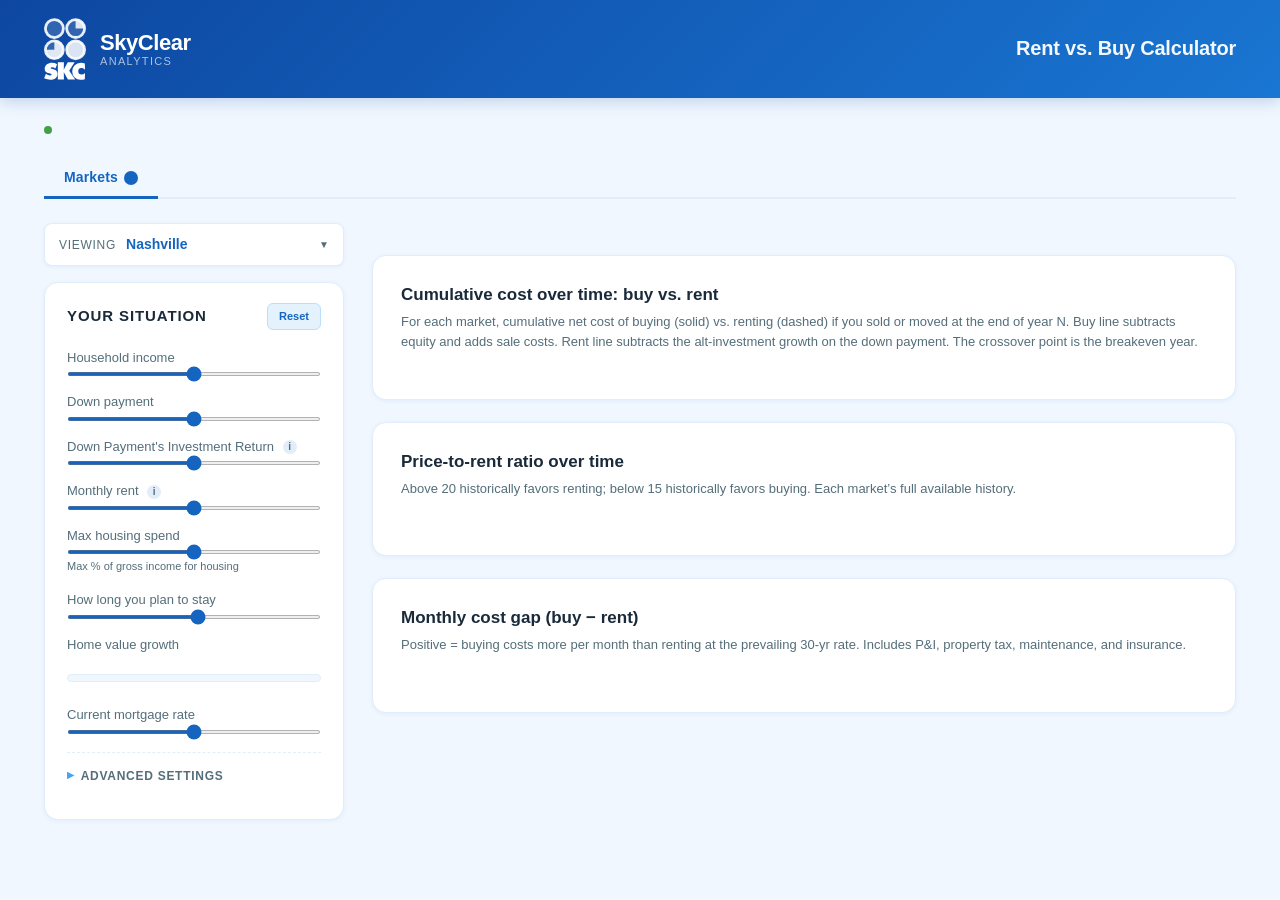
==== tools/real-estate/rent-vs-buy/index.html @ 43c22744 "Sidebar UX: reorder, rename, add Monthly Rent, derive Max Spend default" ====
<!DOCTYPE html>
<html lang="en">
<head>
<meta charset="UTF-8" />
<meta name="viewport" content="width=device-width, initial-scale=1" />
<title>Rent vs. Buy — SkyClear Analytics</title>
<script src="https://d3js.org/d3.v7.min.js"></script>
<style>
  :root {
    --sky-primary:   #1565C0;
    --sky-mid:       #1976D2;
    --sky-dark:      #0D47A1;
    --sky-light:     #E3F2FD;
    --sky-pale:      #F0F7FF;
    --sky-accent:    #42A5F5;
    --charcoal:      #0D1B2A;
    --text:          #1A2A3A;
    --muted:         #546E7A;
    --border:        #BBDEFB;
    --border-soft:   #E1EEF9;
    --bg:            #F0F7FF;
    --card:          #FFFFFF;
    --nashville:     #1976D2;
    --austin:        #E07A5F;
    --buy-green:     #2E7D32;
    --rent-red:      #C62828;
    --grid:          #E8EDF2;
    --shadow:        0 2px 12px rgba(21,101,192,0.10);
    --shadow-sm:     0 1px 4px rgba(21,101,192,0.07);
    --radius:        14px;
    --radius-sm:     8px;
  }

  * { box-sizing: border-box; }

  body {
    font-family: -apple-system, BlinkMacSystemFont, "SF Pro Text", "Segoe UI", Helvetica, Arial, sans-serif;
    background: var(--bg);
    color: var(--text);
    line-height: 1.5;
    margin: 0;
  }

  /* ─── Site Header ─────────────────────────────────────── */
  .site-header {
    background: linear-gradient(135deg, var(--sky-dark) 0%, var(--sky-mid) 100%);
    padding: 0;
    box-shadow: 0 2px 16px rgba(13,71,161,0.25);
  }
  .site-header-inner {
    max-width: 1240px;
    margin: 0 auto;
    padding: 18px 24px;
    display: flex;
    align-items: center;
    justify-content: space-between;
    gap: 24px;
  }
  .brand {
    display: flex;
    align-items: center;
    gap: 14px;
    text-decoration: none;
  }
  .brand-logo {
    width: 42px;
    height: 62px;
    flex-shrink: 0;
  }
  /* Invert logo to white for dark header */
  .brand-logo .skc-letter    { fill: #ffffff; }
  .brand-logo .skc-circle-white { fill: rgba(255,255,255,0.15); stroke: rgba(255,255,255,0.9); stroke-width: 5px; }
  .brand-logo .skc-circle-black { fill: rgba(255,255,255,0.85); stroke: rgba(255,255,255,0.9); stroke-width: 5px; }
  .brand-logo .skc-arc       { fill: rgba(255,255,255,0.85); stroke: rgba(255,255,255,0.9); stroke-width: 0.13px; }
  .brand-logo .skc-dot       { fill: rgba(255,255,255,0.85); }
  .brand-text { display: flex; flex-direction: column; line-height: 1.1; }
  .brand-name {
    font-size: 22px;
    font-weight: 700;
    color: #ffffff;
    letter-spacing: -0.02em;
  }
  .brand-tagline {
    font-size: 11px;
    color: rgba(255,255,255,0.65);
    font-weight: 500;
    letter-spacing: 0.12em;
    text-transform: uppercase;
  }
  .header-tool-info { text-align: right; }
  .header-tool-title {
    font-size: 20px;
    font-weight: 600;
    color: rgba(255,255,255,0.95);
    letter-spacing: -0.01em;
    margin: 0;
    line-height: 1.2;
  }
  .header-tool-sub {
    font-size: 13px;
    color: rgba(255,255,255,0.60);
    margin: 2px 0 0;
  }

  /* ─── Page Wrap ───────────────────────────────────────── */
  .wrap {
    max-width: 1240px;
    margin: 0 auto;
    padding: 28px 24px 64px;
  }

  .layout {
    display: grid;
    grid-template-columns: 300px 1fr;
    gap: 28px;
    align-items: start;
  }
  .sidebar {
    position: sticky;
    top: 16px;
    align-self: start;
    display: flex;
    flex-direction: column;
    gap: 16px;
    min-width: 0;
  }
  .sidebar .controls { margin-bottom: 0; }
  .content { min-width: 0; }

  @media (max-width: 900px) {
    .layout { grid-template-columns: 1fr; gap: 16px; }
    .sidebar { position: static; top: auto; }
    .site-header-inner { flex-direction: column; align-items: flex-start; gap: 12px; }
    .header-tool-info { text-align: left; }
  }

  /* ─── Page Header (data refresh line) ─────────────────── */
  .page-header { margin-bottom: 24px; }
  .page-header .meta {
    font-size: 13px;
    color: var(--muted);
    margin: 0;
    display: flex;
    align-items: center;
    gap: 8px;
  }
  .page-header .meta::before {
    content: '';
    display: inline-block;
    width: 8px; height: 8px;
    border-radius: 50%;
    background: #43A047;
    flex-shrink: 0;
  }

  /* ─── About / Explainer ───────────────────────────────── */
  .explainer {
    background: var(--card);
    border: 1px solid var(--border-soft);
    border-left: 4px solid var(--sky-primary);
    border-radius: var(--radius-sm);
    padding: 14px 20px;
    box-shadow: var(--shadow-sm);
    margin-bottom: 24px;
  }
  .explainer summary {
    cursor: pointer;
    font-size: 14px;
    color: var(--muted);
    list-style: none;
    user-select: none;
    padding: 4px 0;
    display: flex;
    align-items: center;
    gap: 8px;
  }
  .explainer summary::-webkit-details-marker { display: none; }
  .explainer summary .toggle-icon { font-size: 10px; color: var(--sky-primary); }
  details.explainer[open] .toggle-icon::before { content: "▼"; }
  .explainer summary .toggle-icon::before { content: "▶"; }
  .explainer summary strong { color: var(--text); }
  .explainer-body {
    padding-top: 14px;
    border-top: 1px solid var(--border-soft);
    margin-top: 10px;
  }
  .explainer-body h3 {
    font-size: 14px; font-weight: 700;
    margin: 18px 0 6px;
    color: var(--sky-primary);
    text-transform: uppercase;
    letter-spacing: 0.05em;
  }
  .explainer-body h3:first-child { margin-top: 4px; }
  .explainer-body p { margin: 0 0 10px; font-size: 14px; line-height: 1.65; color: var(--text); }
  .explainer-body ul { margin: 0 0 12px; padding-left: 20px; font-size: 14px; line-height: 1.7; }
  .explainer-body li { margin-bottom: 4px; }
  .explainer-body em { color: var(--muted); }
  .explainer-body a { color: var(--sky-primary); }

  /* ─── Tabs ────────────────────────────────────────────── */
  .tabs {
    display: flex;
    gap: 2px;
    border-bottom: 2px solid var(--border-soft);
    margin-bottom: 24px;
  }
  .tab-button {
    background: none;
    border: none;
    padding: 11px 20px;
    font-size: 14px;
    color: var(--muted);
    cursor: pointer;
    border-bottom: 3px solid transparent;
    margin-bottom: -2px;
    font-family: inherit;
    font-weight: 600;
    transition: color 0.15s;
    letter-spacing: 0.01em;
  }
  .tab-button:hover { color: var(--sky-primary); }
  .tab-button.active {
    color: var(--sky-primary);
    border-bottom-color: var(--sky-primary);
  }
  .tab-content { display: none; }
  .tab-content.active { display: block; }
  .tab-button .tab-count {
    margin-left: 6px;
    font-size: 11px;
    color: var(--muted);
    background: var(--sky-light);
    padding: 1px 7px;
    border-radius: 10px;
    font-weight: 600;
  }
  .tab-button.active .tab-count {
    background: var(--sky-primary);
    color: white;
  }

  /* ─── Market Filter ───────────────────────────────────── */
  .market-filter {
    position: relative;
    display: block;
    width: 100%;
  }
  .market-filter.is-hidden { display: none; }
  .market-filter summary {
    cursor: pointer;
    list-style: none;
    background: var(--card);
    border: 1px solid var(--border-soft);
    border-radius: var(--radius-sm);
    padding: 10px 14px;
    display: flex;
    align-items: center;
    gap: 10px;
    font-size: 14px;
    color: var(--text);
    user-select: none;
    width: 100%;
    box-shadow: var(--shadow-sm);
  }
  .market-filter summary::-webkit-details-marker { display: none; }
  .market-filter summary:hover { background: var(--sky-pale); }
  .market-filter-label { color: var(--muted); font-weight: 500; font-size: 12px; text-transform: uppercase; letter-spacing: 0.06em; }
  .market-filter-summary { font-weight: 700; flex: 1; color: var(--sky-primary); }
  .market-filter-chevron { color: var(--muted); font-size: 10px; transition: transform 0.15s; }
  .market-filter[open] .market-filter-chevron { transform: rotate(180deg); }
  .market-filter-options {
    position: absolute;
    top: 100%;
    left: 0; right: 0;
    margin-top: 4px;
    background: var(--card);
    border: 1px solid var(--border-soft);
    border-radius: var(--radius-sm);
    padding: 8px 0;
    box-shadow: 0 6px 24px rgba(21,101,192,0.12);
    z-index: 10;
  }
  .market-filter-options label {
    display: flex;
    align-items: center;
    gap: 10px;
    padding: 9px 16px;
    cursor: pointer;
    font-size: 14px;
    color: var(--text);
  }
  .market-filter-options label:hover { background: var(--sky-pale); }
  .market-filter-options input[type="checkbox"] { margin: 0; accent-color: var(--sky-primary); }
  .market-filter-options .separator { height: 1px; background: var(--border-soft); margin: 6px 0; }

  /* ─── Controls / Sidebar ──────────────────────────────── */
  .controls {
    background: var(--card);
    border: 1px solid var(--border-soft);
    border-radius: var(--radius);
    padding: 20px 22px;
    box-shadow: var(--shadow-sm);
    margin-bottom: 0;
  }
  .controls-header {
    display: flex;
    justify-content: space-between;
    align-items: center;
    gap: 12px;
    margin-bottom: 18px;
  }
  .controls-header h2 {
    margin: 0;
    font-size: 15px;
    font-weight: 700;
    color: var(--text);
    text-transform: uppercase;
    letter-spacing: 0.06em;
  }
  .controls-header button {
    background: var(--sky-light);
    border: 1px solid var(--border);
    border-radius: 6px;
    padding: 4px 11px;
    font-size: 11px;
    font-weight: 600;
    line-height: 1.5;
    color: var(--sky-primary);
    cursor: pointer;
    font-family: inherit;
    white-space: nowrap;
    flex-shrink: 0;
    transition: background 0.15s;
  }
  .controls-header button:hover { background: var(--border); color: var(--sky-dark); }

  .controls-grid {
    display: flex;
    flex-direction: column;
    gap: 16px;
  }
  .control {
    display: flex;
    flex-direction: column;
    gap: 5px;
  }
  .control .control-row {
    display: flex;
    justify-content: space-between;
    align-items: baseline;
    gap: 6px;
  }
  .control .control-label {
    font-size: 13px;
    color: var(--muted);
    font-weight: 500;
  }
  /* Inline "i" icon with a CSS-only hover tooltip. Used next to control labels
     that benefit from a one-line explanation (e.g., Down Payment's Investment
     Return). Add via <i class="info-icon" data-tooltip="..."></i>. */
  .info-icon {
    display: inline-flex;
    align-items: center;
    justify-content: center;
    width: 14px;
    height: 14px;
    margin-left: 5px;
    font-size: 10px;
    font-weight: 700;
    font-style: normal;
    color: var(--muted);
    background: var(--border-soft);
    border-radius: 50%;
    cursor: help;
    position: relative;
    vertical-align: middle;
    line-height: 1;
  }
  .info-icon::before { content: "i"; }
  .info-icon:hover, .info-icon:focus { background: var(--sky-light); color: var(--sky-primary); outline: none; }
  .info-icon::after {
    content: attr(data-tooltip);
    position: absolute;
    bottom: calc(100% + 8px);
    left: 50%;
    transform: translateX(-50%);
    background: var(--charcoal);
    color: #fff;
    padding: 8px 12px;
    border-radius: 6px;
    font-size: 12px;
    font-weight: 400;
    font-style: normal;
    line-height: 1.45;
    white-space: normal;
    width: 220px;
    text-align: left;
    opacity: 0;
    pointer-events: none;
    transition: opacity 0.15s;
    z-index: 100;
    box-shadow: 0 4px 14px rgba(13,27,42,0.25);
  }
  .info-icon:hover::after, .info-icon:focus::after { opacity: 1; }
  .control .control-value {
    font-size: 14px;
    font-weight: 700;
    font-variant-numeric: tabular-nums;
    color: var(--sky-primary);
    white-space: nowrap;
  }
  .control input[type="range"] {
    width: 100%;
    accent-color: var(--sky-primary);
    margin: 0;
    height: 4px;
  }
  .control-hint {
    font-size: 11px;
    color: var(--muted);
    line-height: 1.4;
  }
  .control-hint strong { color: var(--text); font-weight: 600; }

  details.advanced {
    margin-top: 18px;
    border-top: 1px dashed var(--border-soft);
    padding-top: 14px;
  }
  details.advanced summary {
    cursor: pointer;
    color: var(--muted);
    font-size: 12px;
    font-weight: 700;
    letter-spacing: 0.06em;
    text-transform: uppercase;
    list-style: none;
    user-select: none;
    margin-bottom: 14px;
    display: flex;
    align-items: center;
    gap: 6px;
  }
  details.advanced summary::-webkit-details-marker { display: none; }
  details.advanced summary::before { content: "▶"; font-size: 9px; color: var(--sky-accent); }
  details.advanced[open] summary::before { content: "▼"; }

  /* ─── Window Toggle ───────────────────────────────────── */
  .window-toggle {
    display: flex;
    gap: 3px;
    margin: 2px 0 4px;
  }
  .window-toggle button {
    flex: 1;
    background: var(--sky-pale);
    border: 1px solid var(--border-soft);
    border-radius: 5px;
    padding: 3px 0;
    font-size: 11px;
    font-weight: 600;
    color: var(--muted);
    cursor: pointer;
    font-family: inherit;
    transition: all 0.12s;
  }
  .window-toggle button:hover { background: var(--sky-light); color: var(--sky-primary); }
  .window-toggle button.active {
    background: var(--sky-primary);
    border-color: var(--sky-primary);
    color: white;
  }
  .window-toggle button.disabled { opacity: 0.35; cursor: not-allowed; }

  /* ─── Appreciation mini-chart ─────────────────────────── */
  .period-chart {
    margin: 4px 0 2px;
    background: var(--sky-pale);
    border: 1px solid var(--border-soft);
    border-radius: 6px;
    padding: 4px 6px 2px;
  }
  .period-chart svg { display: block; width: 100%; height: auto; overflow: visible; }
  .period-chart .axis path, .period-chart .axis line { stroke: var(--border); }
  .period-chart .axis text { fill: var(--muted); font-size: 9px; }
  .period-chart .grid line { stroke: var(--grid); stroke-dasharray: 2 3; }
  .period-chart .grid path { stroke: none; }
  .period-chart .yoy-line { fill: none; stroke: var(--sky-primary); stroke-width: 1.5; stroke-linejoin: round; }
  .period-chart .zero-line { stroke: #aaa; stroke-dasharray: 2 3; stroke-width: 1; }
  .period-chart .selection { fill: var(--sky-primary); fill-opacity: 0.15; stroke: var(--sky-primary); stroke-opacity: 0.6; stroke-width: 1; shape-rendering: crispEdges; }
  .period-chart .handle { fill: var(--sky-primary); fill-opacity: 0.8; }
  .period-chart .overlay { cursor: crosshair; }

  /* ─── Summary Cards ───────────────────────────────────── */
  .cards {
    display: grid;
    grid-template-columns: repeat(auto-fit, minmax(300px, 1fr));
    gap: 18px;
    margin-bottom: 32px;
  }
  .card {
    background: var(--card);
    border: 1px solid var(--border-soft);
    border-radius: var(--radius);
    padding: 22px 24px;
    box-shadow: var(--shadow);
    position: relative;
    overflow: hidden;
    transition: box-shadow 0.2s, transform 0.2s;
  }
  .card:hover { box-shadow: 0 6px 24px rgba(21,101,192,0.14); transform: translateY(-1px); }
  .card .accent {
    position: absolute; left: 0; top: 0; width: 5px; height: 100%;
    border-radius: var(--radius) 0 0 var(--radius);
    /* Accent color is set per-card via the --accent-color CSS custom property,
       populated from each market's display_color in markets.py (see dashboard_data.json). */
    background: var(--accent-color, var(--sky-primary));
  }
  .card h3 { margin: 0 0 16px; font-size: 17px; font-weight: 700; color: var(--text); }
  .card .row {
    display: flex;
    justify-content: space-between;
    align-items: center;
    padding: 6px 0;
    font-size: 14px;
    border-bottom: 1px solid var(--bg);
  }
  .card .row:last-of-type { border-bottom: none; }
  .card .row .label { color: var(--muted); }
  .card .row .value { font-variant-numeric: tabular-nums; font-weight: 600; color: var(--text); }
  .card .row.headline {
    font-size: 18px;
    font-weight: 700;
    padding: 14px 0 0;
    margin-top: 10px;
    border-top: 2px solid var(--border-soft);
    border-bottom: none;
  }
  .card .row.headline .label { color: var(--text); }

  .verdict {
    display: inline-flex;
    align-items: center;
    gap: 5px;
    padding: 5px 13px;
    border-radius: 20px;
    font-size: 11px;
    font-weight: 800;
    text-transform: uppercase;
    letter-spacing: 0.7px;
    margin-bottom: 16px;
  }
  .verdict::before { content: ''; display: inline-block; width: 7px; height: 7px; border-radius: 50%; }
  .verdict.lean_rent    { background: #FFEBEE; color: #B71C1C; border: 1px solid #FFCDD2; }
  .verdict.lean_rent::before { background: #E53935; }
  .verdict.lean_buy     { background: #E8F5E9; color: #1B5E20; border: 1px solid #C8E6C9; }
  .verdict.lean_buy::before { background: #43A047; }
  .verdict.borderline   { background: #FFF8E1; color: #E65100; border: 1px solid #FFE0B2; }
  .verdict.borderline::before { background: #FB8C00; }
  .verdict.needs_review { background: #F3E5F5; color: #4A148C; border: 1px solid #E1BEE7; }
  .verdict.needs_review::before { background: #8E24AA; }
  .verdict[data-tip]    { cursor: help; }

  /* ─── Chart Sections ──────────────────────────────────── */
  .chart-section {
    background: var(--card);
    border: 1px solid var(--border-soft);
    border-radius: var(--radius);
    padding: 26px 28px;
    box-shadow: var(--shadow-sm);
    margin-bottom: 22px;
  }
  .chart-section h2 {
    font-size: 17px;
    font-weight: 700;
    margin: 0 0 4px;
    color: var(--text);
  }
  .chart-section .caption {
    color: var(--muted);
    font-size: 13px;
    margin: 0 0 20px;
    line-height: 1.6;
  }
  .chart-section svg { display: block; width: 100%; height: auto; overflow: visible; }

  /* ─── Facets ──────────────────────────────────────────── */
  .facets { display: grid; grid-template-columns: repeat(auto-fit, minmax(380px, 1fr)); gap: 24px; }
  .facet h3 {
    margin: 0 0 4px;
    font-size: 16px;
    font-weight: 700;
    display: flex;
    align-items: center;
    gap: 8px;
    color: var(--text);
  }
  .facet h3 .dot { width: 11px; height: 11px; border-radius: 50%; }
  .facet .meta { color: var(--muted); font-size: 13px; margin: 0 0 12px; }
  .facet .meta strong { color: var(--text); }

  /* ─── Legend ──────────────────────────────────────────── */
  .legend { display: flex; gap: 18px; margin-bottom: 10px; flex-wrap: wrap; }
  .legend .item { display: flex; align-items: center; gap: 8px; font-size: 13px; color: var(--muted); }
  .legend .swatch { width: 20px; height: 3px; border-radius: 2px; }

  /* ─── D3 Chart Axes / Grid ────────────────────────────── */
  .axis path, .axis line { stroke: var(--border-soft); }
  .axis text { fill: var(--muted); font-size: 11px; }
  .grid line { stroke: var(--grid); stroke-dasharray: 2 3; }
  .grid path { stroke: none; }
  .threshold { stroke: #90A4AE; stroke-dasharray: 4 4; stroke-width: 1.5; }
  .threshold-label { fill: #78909C; font-size: 11px; }
  .zero-line { stroke: #90A4AE; stroke-width: 1; }

  /* ─── Tooltip ─────────────────────────────────────────── */
  .tooltip {
    position: fixed;
    pointer-events: none;
    background: rgba(13,27,42,0.95);
    color: white;
    padding: 10px 14px;
    border-radius: 8px;
    font-size: 12.5px;
    line-height: 1.6;
    opacity: 0;
    transition: opacity 0.1s;
    white-space: nowrap;
    z-index: 1000;
    font-variant-numeric: tabular-nums;
    box-shadow: 0 4px 20px rgba(0,0,0,0.3);
  }
  .tooltip.show { opacity: 1; }

  /* ─── Sensitivity Table ───────────────────────────────── */
  .sensitivity {
    margin-top: 14px;
    padding-top: 12px;
    border-top: 1px solid var(--border-soft);
  }
  .sensitivity-title {
    color: var(--muted);
    font-size: 10px;
    font-weight: 700;
    text-transform: uppercase;
    letter-spacing: 0.6px;
    margin-bottom: 8px;
    display: flex;
    justify-content: space-between;
    align-items: baseline;
  }
  .sensitivity-title .hint-note {
    text-transform: none;
    letter-spacing: 0;
    font-weight: 500;
    font-size: 11px;
  }
  .sensitivity table { width: 100%; border-collapse: collapse; font-size: 12.5px; font-variant-numeric: tabular-nums; }
  .sensitivity th, .sensitivity td { padding: 3px 4px; text-align: right; }
  .sensitivity th:first-child, .sensitivity td:first-child { text-align: left; color: var(--muted); font-weight: 500; }
  .sensitivity th { color: var(--muted); font-weight: 500; font-size: 11px; }
  .sensitivity td.base { font-weight: 700; color: var(--text); background: var(--sky-pale); border-radius: 3px; }
  .sensitivity td.shorter { color: var(--buy-green); font-weight: 600; }
  .sensitivity td.longer  { color: var(--rent-red); font-weight: 600; }
  .sens-current { color: var(--muted); font-weight: 400; font-size: 11px; margin-left: 4px; font-variant-numeric: tabular-nums; }

  /* ─── Affordability ───────────────────────────────────── */
  .affordability {
    margin-top: 14px;
    padding-top: 12px;
    border-top: 1px solid var(--border-soft);
  }
  .affordability-title {
    color: var(--muted);
    font-size: 10px;
    font-weight: 700;
    text-transform: uppercase;
    letter-spacing: 0.6px;
    margin-bottom: 8px;
    display: flex;
    justify-content: space-between;
    align-items: baseline;
  }
  .affordability-title .hint-note { text-transform: none; letter-spacing: 0; font-weight: 500; font-size: 11px; }
  .afford-ok  { color: var(--buy-green); font-weight: 700; margin-left: 5px; }
  .afford-no  { color: var(--rent-red);  font-weight: 700; margin-left: 5px; }
  .afford-ok-val { color: var(--buy-green); }
  .afford-no-val { color: var(--rent-red); }
  .afford-pct { color: var(--muted); font-size: 11px; font-weight: 500; margin-left: 4px; }

  /* ─── Inline Input ────────────────────────────────────── */
  .inline-input {
    width: 96px;
    border: 1px solid transparent;
    background: transparent;
    font: inherit;
    font-variant-numeric: tabular-nums;
    text-align: right;
    padding: 1px 4px;
    border-radius: 4px;
    color: inherit;
    -moz-appearance: textfield;
  }
  .inline-input::-webkit-outer-spin-button,
  .inline-input::-webkit-inner-spin-button { -webkit-appearance: none; margin: 0; }
  .inline-input:hover { border-color: var(--border); background: var(--sky-pale); }
  .inline-input:focus { border-color: var(--sky-primary); background: white; outline: none; }
  .row .hint { color: var(--muted); font-size: 10px; margin-left: 4px; font-weight: 600; letter-spacing: 0.4px; text-transform: uppercase; }
  .row .reset-override { color: var(--muted); text-decoration: none; cursor: pointer; margin-left: 4px; font-size: 13px; }
  .row .reset-override:hover { color: var(--sky-primary); }

  /* ─── Properties ──────────────────────────────────────── */
  .properties-heading { font-size: 22px; font-weight: 700; margin: 8px 0 4px; color: var(--text); }
  .properties-caption { color: var(--muted); font-size: 14px; margin: 0 0 18px; }
  .properties-caption code {
    font-family: SFMono-Regular, Menlo, monospace;
    background: var(--sky-light);
    color: var(--sky-dark);
    padding: 1px 6px;
    border-radius: 4px;
    font-size: 12px;
  }
  .property-meta { color: var(--muted); font-size: 12px; margin: -6px 0 10px; font-weight: 500; }
  .market-tag { color: var(--muted); font-size: 12px; font-weight: 500; margin-left: 6px; }
  #properties-section { margin-bottom: 24px; }

  /* ─── Empty State ─────────────────────────────────────── */
  .empty-state {
    background: var(--card);
    border: 1px dashed var(--border);
    border-radius: var(--radius);
    padding: 36px 28px;
    text-align: center;
    color: var(--muted);
  }
  .empty-state p { margin: 0 0 8px; font-size: 14px; line-height: 1.6; }
  .empty-state pre {
    background: var(--sky-pale);
    padding: 10px 14px;
    border-radius: 6px;
    font-family: SFMono-Regular, Menlo, monospace;
    font-size: 12px;
    margin: 12px auto 0;
    text-align: left;
    max-width: 380px;
    color: var(--text);
    border: 1px solid var(--border-soft);
  }
  .empty { color: var(--muted); font-style: italic; padding: 20px 0; }

  /* ─── How It Works Button ─────────────────────────────── */
  .how-it-works-wrap {
    margin-bottom: 20px;
  }
  .how-it-works-btn {
    background: none;
    border: none;
    padding: 0;
    font-family: inherit;
    font-size: 13px;
    font-weight: 600;
    color: var(--sky-primary);
    cursor: pointer;
    display: inline-flex;
    align-items: center;
    gap: 6px;
    text-decoration: underline;
    text-decoration-color: transparent;
    text-underline-offset: 3px;
    transition: text-decoration-color 0.15s, color 0.15s;
  }
  .how-it-works-btn::before {
    content: '▶';
    font-size: 9px;
    color: var(--sky-accent);
    transition: color 0.15s;
  }
  .how-it-works-btn:hover {
    color: var(--sky-dark);
    text-decoration-color: var(--sky-primary);
  }
  .how-it-works-btn:hover::before { color: var(--sky-primary); }

  /* ─── Spotlight Tour ──────────────────────────────────── */
  #tour-backdrop {
    position: fixed;
    inset: 0;
    z-index: 1000;
    cursor: pointer;
  }
  #tour-spotlight {
    position: fixed;
    z-index: 1001;
    border-radius: 10px;
    box-shadow: 0 0 0 9999px rgba(13, 27, 42, 0.62);
    pointer-events: none;
    border: 2px solid rgba(66, 165, 245, 0.55);
    transition: top 0.38s cubic-bezier(.4,0,.2,1),
                left 0.38s cubic-bezier(.4,0,.2,1),
                width 0.38s cubic-bezier(.4,0,.2,1),
                height 0.38s cubic-bezier(.4,0,.2,1);
  }
  #tour-callout {
    position: fixed;
    z-index: 1002;
    background: var(--card);
    border-radius: 14px;
    padding: 20px 22px;
    width: 300px;
    box-shadow: 0 8px 40px rgba(0,0,0,0.22);
    pointer-events: auto;
    transition: top 0.38s cubic-bezier(.4,0,.2,1),
                left 0.38s cubic-bezier(.4,0,.2,1);
  }
  .tour-step-ind {
    font-size: 11px;
    font-weight: 700;
    text-transform: uppercase;
    letter-spacing: 0.08em;
    color: var(--muted);
    margin-bottom: 8px;
  }
  #tour-callout h4 {
    font-size: 15px;
    font-weight: 700;
    color: var(--text);
    margin: 0 0 8px;
  }
  #tour-callout p {
    font-size: 13px;
    color: var(--muted);
    line-height: 1.6;
    margin: 0 0 16px;
  }
  .tour-nav {
    display: flex;
    gap: 8px;
  }
  .tour-back-btn {
    background: var(--sky-pale);
    border: 1px solid var(--border-soft);
    border-radius: 8px;
    padding: 8px 13px;
    font-size: 13px;
    font-weight: 600;
    color: var(--muted);
    cursor: pointer;
    font-family: inherit;
    transition: all 0.15s;
  }
  .tour-back-btn:hover { background: var(--sky-light); color: var(--text); }
  .tour-next-btn {
    flex: 1;
    background: var(--sky-primary);
    border: none;
    border-radius: 8px;
    padding: 8px 13px;
    font-size: 13px;
    font-weight: 600;
    color: white;
    cursor: pointer;
    font-family: inherit;
    transition: background 0.15s;
  }
  .tour-next-btn:hover { background: var(--sky-dark); }

  /* ─── Wizard Intro Step ───────────────────────────────── */
  .wizard-intro-eyebrow {
    font-size: 11px;
    font-weight: 700;
    text-transform: uppercase;
    letter-spacing: 0.1em;
    color: var(--sky-accent);
    margin: 0 0 10px;
  }
  .wizard-intro-title {
    font-size: 22px;
    font-weight: 800;
    color: var(--text);
    line-height: 1.2;
    margin: 0 0 16px;
    letter-spacing: -0.02em;
  }
  .wizard-intro-body {
    font-size: 14px;
    color: var(--muted);
    line-height: 1.65;
    margin: 0 0 12px;
  }
  .wizard-intro-body:last-of-type { margin-bottom: 24px; }

  /* ─── Personalize Card ────────────────────────────────── */
  .personalize-card {
    background: linear-gradient(135deg, var(--sky-pale) 0%, #fff 100%);
    border: 1px solid var(--border);
    border-left: 4px solid var(--sky-accent);
    border-radius: var(--radius-sm);
    padding: 16px 20px;
    box-shadow: var(--shadow-sm);
    margin-bottom: 20px;
  }
  .personalize-card-inner {
    display: flex;
    align-items: center;
    gap: 16px;
    flex-wrap: wrap;
  }
  .personalize-card-icon {
    font-size: 28px;
    flex-shrink: 0;
  }
  .personalize-card-body {
    flex: 1;
    min-width: 180px;
  }
  .personalize-card-body strong {
    display: block;
    font-size: 14px;
    font-weight: 700;
    color: var(--text);
    margin-bottom: 3px;
  }
  .personalize-card-body p {
    font-size: 13px;
    color: var(--muted);
    margin: 0;
    line-height: 1.5;
  }
  .personalize-card-actions {
    display: flex;
    align-items: center;
    gap: 14px;
    flex-shrink: 0;
  }
  .personalize-start-btn {
    background: var(--sky-primary);
    color: white;
    border: none;
    border-radius: 8px;
    padding: 9px 18px;
    font-size: 13px;
    font-weight: 600;
    cursor: pointer;
    font-family: inherit;
    white-space: nowrap;
    transition: background 0.15s;
  }
  .personalize-start-btn:hover { background: var(--sky-dark); }
  .personalize-skip-link {
    font-size: 12px;
    color: var(--muted);
    text-decoration: none;
    white-space: nowrap;
  }
  .personalize-skip-link:hover { color: var(--sky-primary); }

  .personalize-done {
    align-items: center;
    justify-content: flex-start;
    gap: 12px;
    padding: 8px 14px;
    background: #E8F5E9;
    border: 1px solid #C8E6C9;
    border-radius: var(--radius-sm);
    font-size: 12px;
    margin-bottom: 20px;
  }
  .personalize-done-label {
    display: flex;
    align-items: center;
    gap: 5px;
    font-weight: 600;
    color: #2E7D32;
  }
  .personalize-done a {
    color: var(--sky-primary);
    text-decoration: none;
    font-size: 11px;
    font-weight: 600;
    white-space: nowrap;
  }
  .personalize-done a:hover { text-decoration: underline; }

  /* ─── Full-Screen Quiz Overlay ──────────────────────────── */
  #quiz-overlay {
    position: fixed;
    inset: 0;
    background: linear-gradient(160deg, #0D47A1 0%, #1565C0 40%, #1976D2 100%);
    z-index: 1000;
    display: flex;
    align-items: flex-start;
    justify-content: center;
    overflow-y: auto;
    padding: 40px 20px;
  }
  .quiz-container {
    background: #fff;
    border-radius: 20px;
    width: 100%;
    max-width: 580px;
    box-shadow: 0 24px 80px rgba(0,0,0,0.35);
    display: flex;
    flex-direction: column;
    overflow: hidden;
    margin: auto 0;
  }
  .quiz-topbar {
    display: flex;
    align-items: center;
    gap: 12px;
    padding: 16px 24px;
    border-bottom: 1px solid var(--border-soft);
  }
  .quiz-brand-sm {
    font-size: 15px;
    font-weight: 800;
    color: var(--sky-primary);
    letter-spacing: -0.02em;
    flex-shrink: 0;
  }
  .quiz-progress-wrap {
    flex: 1;
    height: 6px;
    background: var(--sky-light);
    border-radius: 3px;
    overflow: hidden;
  }
  .quiz-progress-fill {
    height: 100%;
    background: var(--sky-primary);
    border-radius: 3px;
    transition: width 0.35s ease;
    width: 0%;
  }
  .quiz-step-label {
    font-size: 11px;
    font-weight: 700;
    text-transform: uppercase;
    letter-spacing: 0.08em;
    color: var(--muted);
    flex-shrink: 0;
    min-width: 55px;
    text-align: right;
  }
  .quiz-body {
    padding: 36px 36px 24px;
    flex: 1;
  }
  .quiz-q-eyebrow {
    font-size: 11px;
    font-weight: 700;
    text-transform: uppercase;
    letter-spacing: 0.1em;
    color: var(--sky-accent);
    margin: 0 0 8px;
  }
  .quiz-q-title {
    font-size: 22px;
    font-weight: 800;
    color: var(--text);
    line-height: 1.25;
    margin: 0 0 8px;
  }
  .quiz-q-hint {
    font-size: 13px;
    color: var(--muted);
    margin: 0 0 24px;
    line-height: 1.55;
  }
  .quiz-tiles {
    display: grid;
    grid-template-columns: 1fr 1fr;
    gap: 10px;
    margin-bottom: 8px;
  }
  .quiz-tile {
    background: var(--sky-pale);
    border: 2px solid var(--border-soft);
    border-radius: 12px;
    padding: 14px 12px;
    cursor: pointer;
    font-family: inherit;
    text-align: center;
    transition: border-color 0.15s, background 0.15s, box-shadow 0.15s;
  }
  .quiz-tile:hover { border-color: var(--sky-accent); background: var(--sky-light); }
  .quiz-tile.selected {
    border-color: var(--sky-primary);
    background: var(--sky-light);
    box-shadow: 0 0 0 1px var(--sky-primary);
  }
  .quiz-tile-label {
    display: block;
    font-size: 14px;
    font-weight: 700;
    color: var(--text);
    line-height: 1.3;
  }
  .quiz-tile.selected .quiz-tile-label { color: var(--sky-primary); }
  .quiz-tile-sub {
    display: block;
    font-size: 12px;
    color: var(--muted);
    margin-top: 4px;
  }
  .quiz-tiles-2col .quiz-tile { padding: 18px 16px; }

  .quiz-slider-wrap { margin-bottom: 8px; }
  .quiz-slider-display {
    font-size: 38px;
    font-weight: 800;
    color: var(--sky-primary);
    text-align: center;
    margin-bottom: 16px;
    font-variant-numeric: tabular-nums;
    letter-spacing: -0.02em;
  }
  .quiz-slider-wrap input[type="range"] {
    width: 100%;
    accent-color: var(--sky-primary);
    margin-bottom: 4px;
  }
  .quiz-slider-bounds {
    display: flex;
    justify-content: space-between;
    font-size: 11px;
    color: var(--muted);
  }

  .quiz-text-input-wrap { margin-bottom: 8px; }
  .quiz-text-input {
    width: 100%;
    font-size: 22px;
    font-weight: 700;
    font-family: inherit;
    border: 2px solid var(--border);
    border-radius: 10px;
    padding: 14px 18px;
    text-align: center;
    color: var(--text);
    background: var(--sky-pale);
    transition: border-color 0.15s;
    outline: none;
  }
  .quiz-text-input:focus { border-color: var(--sky-primary); background: var(--sky-light); }
  .quiz-rule-hint {
    margin-top: 10px;
    padding: 10px 14px;
    border-radius: 8px;
    font-size: 12px;
    line-height: 1.5;
    font-weight: 500;
  }
  .quiz-rule-ok   { background: #E8F5E9; color: #2E7D32; border: 1px solid #C8E6C9; }
  .quiz-rule-warn { background: #FFF8E1; color: #F57F17; border: 1px solid #FFE082; }
  .quiz-rule-over { background: #FFEBEE; color: #C62828; border: 1px solid #FFCDD2; }

  .quiz-results-title {
    font-size: 20px;
    font-weight: 800;
    color: var(--text);
    margin: 0 0 20px;
    line-height: 1.3;
  }
  .quiz-verdict-card {
    background: var(--sky-pale);
    border: 1px solid var(--border-soft);
    border-radius: 12px;
    padding: 16px 18px;
    margin-bottom: 12px;
  }
  .quiz-verdict-market {
    font-size: 11px;
    font-weight: 700;
    text-transform: uppercase;
    letter-spacing: 0.08em;
    color: var(--muted);
    margin-bottom: 4px;
  }
  .quiz-verdict-badge {
    display: inline-block;
    font-size: 13px;
    font-weight: 700;
    padding: 3px 10px;
    border-radius: 20px;
    margin-bottom: 8px;
  }
  .quiz-verdict-badge.buy        { background: #E8F5E9; color: #2E7D32; }
  .quiz-verdict-badge.rent       { background: #FFEBEE; color: #C62828; }
  .quiz-verdict-badge.borderline { background: #FFF8E1; color: #E65100; }
  .quiz-verdict-body { font-size: 13px; color: var(--text); line-height: 1.55; margin: 0; }
  .quiz-results-note {
    font-size: 12px;
    color: var(--muted);
    text-align: center;
    margin-top: 16px;
    line-height: 1.5;
  }

  .quiz-market-wrap { margin-bottom: 8px; }
  .quiz-market-select {
    width: 100%;
    font-size: 17px;
    font-weight: 600;
    font-family: inherit;
    border: 2px solid var(--border);
    border-radius: 10px;
    padding: 14px 16px;
    color: var(--text);
    background: var(--sky-pale);
    appearance: none;
    -webkit-appearance: none;
    background-image: url("data:image/svg+xml,%3Csvg xmlns='http://www.w3.org/2000/svg' width='12' height='8' viewBox='0 0 12 8'%3E%3Cpath d='M1 1l5 5 5-5' stroke='%23546E7A' stroke-width='1.8' fill='none' stroke-linecap='round'/%3E%3C/svg%3E");
    background-repeat: no-repeat;
    background-position: right 16px center;
    cursor: pointer;
    outline: none;
    transition: border-color 0.15s;
  }
  .quiz-market-select:focus { border-color: var(--sky-primary); background-color: var(--sky-light); }
  .quiz-market-hint {
    margin-top: 10px;
    font-size: 12px;
    color: var(--muted);
    text-align: center;
    min-height: 18px;
  }

  .quiz-intro-wrap { text-align: center; padding: 8px 0 8px; }
  .quiz-intro-icon { font-size: 52px; margin-bottom: 18px; }
  .quiz-intro-title {
    font-size: 26px;
    font-weight: 800;
    color: var(--text);
    margin: 0 0 14px;
    line-height: 1.2;
  }
  .quiz-intro-body {
    font-size: 14px;
    color: var(--muted);
    line-height: 1.65;
    margin: 0 auto 12px;
    max-width: 420px;
  }

  .quiz-footer {
    display: flex;
    gap: 8px;
    padding: 16px 36px 24px;
    border-top: 1px solid var(--border-soft);
  }
  .quiz-back-btn {
    background: var(--sky-pale);
    border: 1px solid var(--border-soft);
    border-radius: 10px;
    padding: 12px 18px;
    font-size: 14px;
    font-weight: 600;
    color: var(--muted);
    cursor: pointer;
    font-family: inherit;
    transition: all 0.15s;
  }
  .quiz-back-btn:hover:not(:disabled) { background: var(--sky-light); color: var(--text); }
  .quiz-back-btn:disabled { opacity: 0.3; cursor: not-allowed; }
  .quiz-next-btn {
    flex: 1;
    background: var(--sky-primary);
    border: none;
    border-radius: 10px;
    padding: 12px 18px;
    font-size: 14px;
    font-weight: 700;
    color: white;
    cursor: pointer;
    font-family: inherit;
    transition: background 0.15s;
  }
  .quiz-next-btn:hover:not(:disabled) { background: var(--sky-dark); }
  .quiz-next-btn:disabled { opacity: 0.5; cursor: not-allowed; }
</style>
</head>
<body>

<header class="site-header">
  <div class="site-header-inner">
    <div class="brand">
      <svg class="brand-logo" xmlns="http://www.w3.org/2000/svg" viewBox="0 0 75.45 110.72">
        <defs><style>
          .skc-letter       { fill: #ffffff; }
          .skc-circle-white { fill: rgba(255,255,255,0.12); stroke: rgba(255,255,255,0.88); stroke-width: 5px; }
          .skc-circle-black { fill: rgba(255,255,255,0.80); stroke: rgba(255,255,255,0.88); stroke-width: 5px; }
          .skc-arc          { fill: rgba(255,255,255,0.80); stroke: rgba(255,255,255,0.88); stroke-width: 0.13px; }
          .skc-dot          { fill: rgba(255,255,255,0.80); }
        </style></defs>
        <path class="skc-letter" d="M369.66,291.9l.55.43a11,11,0,0,0,6.72,2.71c1.1,0,2.75-.39,2.75-1.77s-1.42-1.45-4.56-2c-4.24-.79-7.74-3.26-7.74-7.86,0-7,6.4-11,12.85-11a17.77,17.77,0,0,1,9.39,2.59l-2.91,7.58a11.15,11.15,0,0,0-6.25-2.24c-.94,0-2.32.36-2.32,1.58s1.34,1.25,4.6,2c4.56,1.06,7.86,3.46,7.86,8.49,0,7.07-6.4,10.57-12.85,10.57a26.54,26.54,0,0,1-11.39-2.72Z" transform="translate(-366.16 -192.26)"/>
        <path class="skc-letter" d="M391,271.59h10.94L401.69,285h.24a13.7,13.7,0,0,1,1.56-3.49l5.41-9.92h12.26l-9.67,15.05,10.7,15.86h-13l-5.33-9.34a15.23,15.23,0,0,1-1.89-3.61h-.24l.24,12.95H391Z" transform="translate(-366.16 -192.26)"/>
        <path class="skc-letter" d="M439.86,284.94c-2.12-2-4.2-3-6.32-3a5.81,5.81,0,0,0-5.86,5.77,5.92,5.92,0,0,0,6,5.78,8.5,8.5,0,0,0,6.16-2.75l-.31,11.08c-1.77.82-5.66,1.18-7.66,1.18a14.85,14.85,0,0,1-15.05-15,15.4,15.4,0,0,1,15.48-15.56,22.12,22.12,0,0,1,7.23,1.21Z" transform="translate(-366.16 -192.26)"/>
        <path class="skc-circle-white" d="M400.88,248.94a16.11,16.11,0,1,1-16.11-16.11A16.12,16.12,0,0,1,400.88,248.94Z" transform="translate(-366.16 -192.26)"/>
        <circle class="skc-circle-black" cx="56.84" cy="56.74" r="16.11"/>
        <path class="skc-arc" d="M384.77,232.94a16.12,16.12,0,1,1-16.11,16.12h16.11Z" transform="translate(-366.16 -192.26)"/>
        <circle class="skc-circle-white" cx="56.84" cy="18.61" r="16.11"/>
        <path class="skc-arc" d="M423,211V194.87A16.11,16.11,0,0,1,439.11,211" transform="translate(-366.16 -192.26)"/>
        <path class="skc-dot" d="M408.35,210.73" transform="translate(-366.16 -192.26)"/>
        <circle class="skc-circle-white" cx="384.77" cy="210.87" r="16.11" transform="translate(-202.31 397.7) rotate(-88.49)"/>
      </svg>
      <div class="brand-text">
        <span class="brand-name">SkyClear</span>
        <span class="brand-tagline">Analytics</span>
      </div>
    </div>
    <div class="header-tool-info">
      <h1 class="header-tool-title">Rent vs. Buy Calculator</h1>
      <p class="header-tool-sub" id="header-markets-list"></p>
    </div>
  </div>
</header>

<div class="wrap">

  <div class="page-header">
    <p class="meta" id="generated-at"></p>
  </div>

  <!-- ─── Set Up Badge (shown on return visits) ──────────── -->
  <div id="personalize-done" class="personalize-done" style="display:none">
    <span class="personalize-done-label">✓ Personalized</span>
    <a href="#" id="personalize-redo">Redo quiz</a>
  </div>

  <nav class="tabs" role="tablist">
    <button class="tab-button active" data-tab="markets" role="tab">
      Markets <span class="tab-count" id="tab-count-markets"></span>
    </button>
    <!-- "My Properties" tab removed — contained personal address data and was
         only useful to John. If we ever want to bring it back for personal use,
         restore the tab button + the #tab-properties content section, and let
         build_dashboard_data.py emit DATA.properties again. -->
  </nav>

  <div class="layout">
  <aside class="sidebar">
  <details class="market-filter" id="market-filter">
    <summary>
      <span class="market-filter-label">Viewing</span>
      <span class="market-filter-summary" id="market-filter-summary">Nashville</span>
      <span class="market-filter-chevron">▼</span>
    </summary>
    <div class="market-filter-options">
      <label><input type="checkbox" id="market-filter-all"> <span><strong>All markets</strong></span></label>
      <div class="separator"></div>
      <div id="market-filter-list"></div>
    </div>
  </details>

  <section class="controls">
    <div class="controls-header">
      <h2>Your Situation</h2>
      <button id="reset-controls" type="button" title="Reset to data defaults">Reset</button>
    </div>
    <div class="controls-grid">
      <!-- 1. Household income -->
      <div class="control">
        <div class="control-row">
          <span class="control-label">Household income</span>
          <span class="control-value" id="income-value"></span>
        </div>
        <input type="range" id="income-slider" min="40000" max="500000" step="5000" />
      </div>

      <!-- 2. Down payment (% ↔ $ toggle landing here in a later pass) -->
      <div class="control">
        <div class="control-row">
          <span class="control-label">Down payment</span>
          <span class="control-value" id="down-value"></span>
        </div>
        <input type="range" id="down-slider" min="0" max="50" step="1" />
      </div>

      <!-- 3. Down Payment's Investment Return (renamed from "Investment return if renting") -->
      <div class="control">
        <div class="control-row">
          <span class="control-label">Down Payment's Investment Return <i class="info-icon" tabindex="0" role="button" aria-label="What this means" data-tooltip="What your down payment money could earn invested elsewhere (e.g., a broad index fund) instead of being locked up as home equity. This is the opportunity cost of buying."></i></span>
          <span class="control-value" id="inv-value"></span>
        </div>
        <input type="range" id="inv-slider" min="0" max="15" step="0.25" />
      </div>

      <!-- 4. Monthly rent — what the user is currently paying (or would pay) for rent.
           Default = first market's ZORI on load. Feeds Max Housing Spend default. -->
      <div class="control">
        <div class="control-row">
          <span class="control-label">Monthly rent <i class="info-icon" tabindex="0" role="button" aria-label="What this means" data-tooltip="What you're paying now (or expect to pay) for rent. We use this to estimate what % of your income housing currently takes up, which seeds the Max Housing Spend slider below."></i></span>
          <span class="control-value" id="rent-mo-value"></span>
        </div>
        <input type="range" id="rent-mo-slider" min="500" max="6000" step="25" />
      </div>

      <!-- 5. Max housing spend -->
      <div class="control">
        <div class="control-row">
          <span class="control-label">Max housing spend</span>
          <span class="control-value" id="afford-pct-value"></span>
        </div>
        <input type="range" id="afford-pct-slider" min="20" max="50" step="1" />
        <div class="control-hint">Max % of gross income for housing</div>
      </div>

      <!-- 6. How long you plan to stay -->
      <div class="control">
        <div class="control-row">
          <span class="control-label">How long you plan to stay</span>
          <span class="control-value" id="stay-value"></span>
        </div>
        <input type="range" id="stay-slider" min="1" max="30" step="1" />
      </div>

      <!-- 7. Home value growth (will be wrapped in an explanation drawer in a later pass) -->
      <div class="control">
        <div class="control-row">
          <span class="control-label">Home value growth</span>
          <span class="control-value" id="appr-value"></span>
        </div>
        <div class="window-toggle" id="appr-window-toggle"></div>
        <div class="period-chart" id="appr-chart"></div>
        <div class="control-hint" id="appr-defaults-hint"></div>
      </div>

      <!-- 8. Current mortgage rate (moved to bottom — most users will accept the market default) -->
      <div class="control">
        <div class="control-row">
          <span class="control-label">Current mortgage rate</span>
          <span class="control-value" id="rate-value"></span>
        </div>
        <input type="range" id="rate-slider" min="3" max="10" step="0.05" />
      </div>
    </div>
    <details class="advanced">
      <summary>Advanced Settings</summary>
      <div class="controls-grid">
        <div class="control">
          <div class="control-row">
            <span class="control-label">Annual rent increases</span>
            <span class="control-value" id="rentinfl-value"></span>
          </div>
          <div class="window-toggle" id="rentinfl-window-toggle"></div>
          <input type="range" id="rentinfl-slider" min="0" max="8" step="0.1" />
          <div class="control-hint" id="rentinfl-defaults-hint"></div>
        </div>
        <div class="control">
          <div class="control-row">
            <span class="control-label">Your tax bracket</span>
            <span class="control-value" id="margtax-value"></span>
          </div>
          <input type="range" id="margtax-slider" min="0" max="37" step="1" />
        </div>
        <div class="control">
          <div class="control-row">
            <span class="control-label">Annual maintenance</span>
            <span class="control-value" id="maint-value"></span>
          </div>
          <input type="range" id="maint-slider" min="0" max="3" step="0.1" />
        </div>
        <div class="control">
          <div class="control-row">
            <span class="control-label">Affordability buffer</span>
            <span class="control-value" id="afford-buf-value"></span>
          </div>
          <input type="range" id="afford-buf-slider" min="1" max="15" step="1" />
          <div class="control-hint">pp over threshold before hard flip to Lean Rent</div>
        </div>
        <div class="control">
          <div class="control-row">
            <span class="control-label">Strong NPV floor (absolute)</span>
            <span class="control-value" id="npv-abs-value"></span>
          </div>
          <input type="range" id="npv-abs-slider" min="10" max="200" step="5" />
          <div class="control-hint">Min NPV edge for Lean Buy to survive a soft-zone affordability flag</div>
        </div>
        <div class="control">
          <div class="control-row">
            <span class="control-label">Strong NPV floor (income %)</span>
            <span class="control-value" id="npv-ratio-value"></span>
          </div>
          <input type="range" id="npv-ratio-slider" min="10" max="75" step="5" />
          <div class="control-hint">Same floor as a % of gross income &mdash; whichever is larger wins</div>
        </div>
      </div>
    </details>
  </section>
  </aside>

  <main class="content">
  <div class="tab-content active" id="tab-markets" role="tabpanel">
    <section id="snapshot" class="cards"></section>

    <section class="chart-section">
      <h2>Cumulative cost over time: buy vs. rent</h2>
      <p class="caption">
        For each market, cumulative net cost of buying (solid) vs. renting (dashed)
        if you sold or moved at the end of year N. Buy line subtracts equity and adds sale costs.
        Rent line subtracts the alt-investment growth on the down payment.
        The crossover point is the breakeven year.
      </p>
      <div id="breakeven-charts" class="facets"></div>
    </section>

    <section class="chart-section">
      <h2>Price-to-rent ratio over time</h2>
      <p class="caption">
        Above 20 historically favors renting; below 15 historically favors buying.
        Each market&rsquo;s full available history.
      </p>
      <div class="legend" id="pr-legend"></div>
      <div id="pr-chart"></div>
    </section>

    <section class="chart-section">
      <h2>Monthly cost gap (buy &minus; rent)</h2>
      <p class="caption">
        Positive = buying costs more per month than renting at the prevailing 30-yr rate.
        Includes P&amp;I, property tax, maintenance, and insurance.
      </p>
      <div class="legend" id="gap-legend"></div>
      <div id="gap-chart"></div>
    </section>
  </div>

  <!-- The "My Properties" tab content section was removed alongside its tab
       button — contained the user's home address and other personal data.
       See note next to the tabs nav above for restoration steps. -->
  </main>
  </div>
</div>

<div id="tooltip" class="tooltip"></div>

<script>
// Market metadata is data-driven. These get populated from dashboard_data.json's
// `market_defaults` array on load — which itself comes from enabled_markets()
// in markets.py. To add/remove/recolor a market, edit markets.py and re-run
// build_dashboard_data.py. Nothing in this file needs to change.
let COLORS = {};         // market_id -> hex color
let NAMES  = {};         // market_id -> display name
let MARKETS = [];        // ordered list of enabled market_ids

const fmt$ = d3.format(",.0f");
const fmt1 = d3.format(".1f");
const fmt2 = d3.format(".2f");
const fmtMonth = d3.timeFormat("%b %Y");

// Application state. DATA holds the raw payload; STATE holds slider values.
const DATA = {
  snapshot: [], history: [], breakeven_summary: [], market_defaults: [],
  rent_inflation_by_window: {}, properties: [],
  appreciation_history: {},        // market_id -> [{date, value}]
  rent_inflation_history: [],      // [{date, value}]
};
const STATE = {
  rate: null,                       // fraction, e.g. 0.0623
  appreciation: null,               // fraction; null = use per-market window default
  appreciation_window: "20",        // "5" | "10" | "20" | "30" | "custom"
  appreciation_brush: null,         // { start: "YYYY-MM-DD", end: "YYYY-MM-DD" } when user has dragged a range
  down_pct: 0.20,
  investment_return: 0.05,
  rent_inflation: null,             // fraction; null = use windowed default
  rent_inflation_window: "20",      // "5" | "10" | "20" | "30"
  marg_tax_rate: 0.22,
  maint_rate: 0.01,
  renters_insurance_mo: 15,
  closing_cost_buy_pct: 0.02,
  closing_cost_sell_pct: 0.06,
  stay_years: 7,
  gross_income_annual: 120000,          // used for the affordability rule
  monthly_rent: null,                   // user's current monthly rent — seeds Max Housing Spend default. Initialized from first market's ZORI on data load.
  affordability_pct: 0.30,             // user-set threshold (e.g. 0.30 = 30% of gross income). Default is computed from monthly_rent/income at load time; user can drag freely afterward.
  affordability_buffer: 0.05,          // pp buffer before soft zone becomes hard gate (default 5pp)
  npv_strong_absolute: 50000,          // min absolute NPV gap for soft zone to keep Lean Buy
  npv_strong_income_ratio: 0.25,       // min NPV gap as fraction of annual income (whichever is larger)
  // Per-market user overrides for the "specific home" they're considering.
  // Shape: { "nashville-tn": { price: 500000, rent: 2200 } }
  overrides: {},
  // Which markets to show in the Markets tab. Defaults to Nashville-only.
  visible_markets: ["nashville-tn"],
};
let DEFAULTS = {};                  // captured from data on first load, used by Reset
const PER_MARKET = {};              // market_id -> { appr_by_window, default_insurance_mo }
const APPR_WINDOWS = ["5", "10", "20", "30"];

const tooltip = d3.select("#tooltip");
function showTip(html, ev) {
  tooltip.html(html).classed("show", true)
    .style("left", (ev.clientX + 14) + "px")
    .style("top", (ev.clientY + 14) + "px");
}
function hideTip() { tooltip.classed("show", false); }

async function main() {
  let data;
  try {
    data = await d3.json("dashboard_data.json");
  } catch (e) {
    d3.select(".wrap").append("p").attr("class", "empty")
      .text("Could not load dashboard_data.json. Run `python export/build_dashboard_data.py` first.");
    return;
  }

  d3.select("#generated-at").text(
    "Data refreshed " + new Date(data.generated_at).toLocaleString()
  );

  const parseDate = d3.timeParse("%Y-%m-%d");
  data.history.forEach(d => {
    d.date = parseDate(d.month_start);
    d.price_to_rent_ratio = +d.price_to_rent_ratio;
    d.gap_buy_minus_rent_mo = +d.gap_buy_minus_rent_mo;
  });

  DATA.snapshot = data.snapshot;
  DATA.history = data.history;
  DATA.breakeven_summary = data.breakeven_summary || [];
  DATA.market_defaults = data.market_defaults || [];
  DATA.rent_inflation_by_window = data.rent_inflation_pct_by_window || {};
  DATA.properties = data.properties || [];
  DATA.appreciation_history = data.appreciation_history || {};
  DATA.rent_inflation_history = data.rent_inflation_history || [];

  // Capture data-driven defaults so the Reset button can restore them.
  // Monthly rent defaults to the first market's ZORI value. Affordability %
  // then derives from (rent × 12) / income — so the slider opens at a number
  // matching what the user actually spends on housing, instead of a generic 30%.
  const firstSnap = data.snapshot[0];
  const incomeDefault = 120000;
  const rentDefault = firstSnap && firstSnap.rent_mo ? firstSnap.rent_mo : 2000;
  const affordPctDefault = (rentDefault * 12) / incomeDefault;
  DEFAULTS = {
    rate: firstSnap ? firstSnap.rate_pct / 100 : 0.07,
    down_pct: 0.20,
    investment_return: 0.05,
    marg_tax_rate: 0.22,
    maint_rate: 0.01,
    gross_income_annual: incomeDefault,
    monthly_rent: rentDefault,
    affordability_pct: affordPctDefault,
    affordability_buffer: 0.05,
    npv_strong_absolute: 50000,
    npv_strong_income_ratio: 0.25,
  };
  // Populate the market lists from data. Order is preserved (markets.py
  // controls the order). This is the only place these structures are filled in;
  // every chart, card, and tooltip reads from them.
  MARKETS = DATA.market_defaults.map(md => md.market_id);
  DATA.market_defaults.forEach(md => {
    NAMES[md.market_id]  = md.market_name || md.market_id;
    COLORS[md.market_id] = md.display_color || "#1976D2";
    PER_MARKET[md.market_id] = {
      appr_by_window: md.appreciation_pct_by_window || {},   // { "5": 4.5, "10": 4.99, ... }
      default_insurance_mo: md.default_insurance_mo || 150,
    };
  });

  // Populate the header subtitle with the currently-enabled markets as a
  // middle-dot separated list, e.g. "Nashville · Memphis · Knoxville · ...".
  // Uses just the city name (everything before the first comma in market_name).
  d3.select("#header-markets-list").text(
    MARKETS.map(mid => (NAMES[mid] || mid).split(",")[0]).join(" · ")
  );

  // Initialize state to data defaults (sliders will visually reflect these).
  resetStateToDefaults();

  wireControls();
  wireTabs();
  renderMarketFilter();
  refreshSlidersFromState();
  renderAll();
  updateTabCounts();
  initQuiz();
}

function wireTabs() {
  const buttons = document.querySelectorAll(".tab-button");
  const contents = document.querySelectorAll(".tab-content");
  const marketFilter = document.getElementById("market-filter");
  const syncFilterVisibility = (tabName) => {
    if (!marketFilter) return;
    marketFilter.classList.toggle("is-hidden", tabName !== "markets");
  };
  buttons.forEach(btn => {
    btn.addEventListener("click", () => {
      buttons.forEach(b => b.classList.remove("active"));
      contents.forEach(c => c.classList.remove("active"));
      btn.classList.add("active");
      const targetId = "tab-" + btn.dataset.tab;
      document.getElementById(targetId).classList.add("active");
      syncFilterVisibility(btn.dataset.tab);
    });
  });
  // Initial sync based on whichever tab starts active.
  const activeBtn = document.querySelector(".tab-button.active");
  syncFilterVisibility(activeBtn ? activeBtn.dataset.tab : "markets");
}

function renderMarketFilter() {
  const list = d3.select("#market-filter-list").html("");
  for (const mid of MARKETS) {
    const label = list.append("label");
    label.append("input")
      .attr("type", "checkbox")
      .attr("data-market-filter", mid)
      .property("checked", STATE.visible_markets.includes(mid));
    label.append("span").text(NAMES[mid]);
  }

  // Per-market checkboxes
  d3.selectAll("[data-market-filter]").on("change", function() {
    const mid = this.getAttribute("data-market-filter");
    if (this.checked) {
      if (!STATE.visible_markets.includes(mid)) STATE.visible_markets.push(mid);
    } else {
      STATE.visible_markets = STATE.visible_markets.filter(m => m !== mid);
    }
    updateMarketFilterUI();
    renderAll();
  });

  // "All markets" master checkbox
  const allCb = document.getElementById("market-filter-all");
  allCb.addEventListener("change", () => {
    STATE.visible_markets = allCb.checked ? [...MARKETS] : [];
    updateMarketFilterUI();
    renderAll();
  });

  updateMarketFilterUI();
}

function updateMarketFilterUI() {
  const count = STATE.visible_markets.length;
  let summary;
  if (count === 0) summary = "(none)";
  else if (count === MARKETS.length) summary = "All markets";
  else summary = STATE.visible_markets.map(m => (NAMES[m] || m).split(",")[0]).join(", ");
  d3.select("#market-filter-summary").text(summary);

  const allCb = document.getElementById("market-filter-all");
  if (allCb) allCb.checked = (count === MARKETS.length);

  d3.selectAll("[data-market-filter]").each(function() {
    this.checked = STATE.visible_markets.includes(this.getAttribute("data-market-filter"));
  });
}

function updateTabCounts() {
  const marketCount = (DATA.snapshot || []).length;
  const propCount = (DATA.properties || []).length;
  d3.select("#tab-count-markets").text(marketCount > 0 ? marketCount : "");
  d3.select("#tab-count-properties").text(propCount > 0 ? propCount : "");
}

// ---------------------------------------------------------------------------
// State + slider plumbing
// ---------------------------------------------------------------------------

function resetStateToDefaults() {
  STATE.rate = DEFAULTS.rate;
  STATE.appreciation = null;            // null = use per-market window default
  STATE.appreciation_window = "20";
  STATE.appreciation_brush = null;
  STATE.rent_inflation = null;          // null = use windowed default
  STATE.rent_inflation_window = "20";
  STATE.down_pct = DEFAULTS.down_pct;
  STATE.investment_return = DEFAULTS.investment_return;
  STATE.marg_tax_rate = DEFAULTS.marg_tax_rate;
  STATE.maint_rate = DEFAULTS.maint_rate;
  STATE.stay_years = 7;
  STATE.gross_income_annual = DEFAULTS.gross_income_annual || 120000;
  STATE.monthly_rent = DEFAULTS.monthly_rent || 2000;
  STATE.affordability_pct = DEFAULTS.affordability_pct || 0.30;
  STATE.affordability_buffer = DEFAULTS.affordability_buffer || 0.05;
  STATE.npv_strong_absolute = DEFAULTS.npv_strong_absolute || 50000;
  STATE.npv_strong_income_ratio = DEFAULTS.npv_strong_income_ratio || 0.25;
  STATE.overrides = {};                 // clear any per-market price/rent overrides
  STATE.visible_markets = ["nashville-tn"];
}

function setOverride(mid, field, value) {
  if (!STATE.overrides[mid]) STATE.overrides[mid] = {};
  STATE.overrides[mid][field] = value;
}

function clearOverride(mid, field) {
  if (STATE.overrides[mid]) {
    delete STATE.overrides[mid][field];
    if (Object.keys(STATE.overrides[mid]).length === 0) {
      delete STATE.overrides[mid];
    }
  }
}

function refreshSlidersFromState() {
  const rentInflForSlider = STATE.rent_inflation != null
    ? STATE.rent_inflation
    : (rentInflDefault() || 0.03);
  setSlider("rate", STATE.rate * 100, fmt2, "%");
  // Appreciation has no slider — chart handles it. Just refresh the bold value.
  refreshApprValueDisplay();
  setSlider("down", STATE.down_pct * 100, v => v.toFixed(0), "%");
  setSlider("inv", STATE.investment_return * 100, fmt2, "%");
  setSlider("stay", STATE.stay_years, v => v.toFixed(0), " yrs");
  setSlider("income", STATE.gross_income_annual, v => "$" + Math.round(v / 1000) + "k", "/yr");
  setSlider("rent-mo", STATE.monthly_rent, v => "$" + Math.round(v).toLocaleString(), "/mo");
  setSlider("afford-pct", STATE.affordability_pct * 100, v => v.toFixed(0), "%");
  setSlider("afford-buf", STATE.affordability_buffer * 100, v => v.toFixed(0), "pp");
  setSlider("npv-abs", STATE.npv_strong_absolute / 1000, v => "$" + v.toFixed(0) + "k", "");
  setSlider("npv-ratio", STATE.npv_strong_income_ratio * 100, v => v.toFixed(0), "% of income");
  setSlider("rentinfl", rentInflForSlider * 100, fmt2, "%");
  setSlider("margtax", STATE.marg_tax_rate * 100, v => v.toFixed(0), "%");
  setSlider("maint", STATE.maint_rate * 100, v => v.toFixed(1), "%");
  refreshApprWindowToggle();
  refreshApprDefaultsHint();
  renderApprChart();
  refreshRentinflWindowToggle();
  refreshRentinflDefaultsHint();
}

function rentInflDefault() {
  const v = DATA.rent_inflation_by_window[STATE.rent_inflation_window];
  return v != null ? v / 100 : 0.03;
}

function refreshRentinflWindowToggle() {
  const toggle = d3.select("#rentinfl-window-toggle").html("");
  for (const w of APPR_WINDOWS) {
    const has = DATA.rent_inflation_by_window[w] != null;
    const active = w === STATE.rent_inflation_window;
    const btn = toggle.append("button")
      .attr("type", "button")
      .attr("class", active ? "active" : (has ? "" : "disabled"))
      .text(`${w}y`);
    if (!has) btn.attr("disabled", true);
    btn.on("click", () => {
      STATE.rent_inflation_window = w;
      STATE.rent_inflation = null;     // reset override on window change
      refreshSlidersFromState();
      rerender();
    });
  }
}

function refreshRentinflDefaultsHint() {
  const v = DATA.rent_inflation_by_window[STATE.rent_inflation_window];
  const valStr = v != null ? `<strong>${v.toFixed(2)}%</strong>` : "—";
  const overrideNote = STATE.rent_inflation != null
    ? ` &middot; <strong>override active</strong>`
    : "";
  d3.select("#rentinfl-defaults-hint")
    .html(`Default @ ${STATE.rent_inflation_window}y: ${valStr}${overrideNote}`);
}

function apprDefaultForMarket(mid) {
  // If a brushed time range is active, compute that market's CAGR over it.
  if (STATE.appreciation_brush) {
    return cagrFromBrush(mid) ?? 0.04;
  }
  const pm = PER_MARKET[mid];
  if (!pm) return null;
  const v = pm.appr_by_window[STATE.appreciation_window];
  return v != null ? v / 100 : null;
}

function cagrFromBrush(mid) {
  const range = STATE.appreciation_brush;
  if (!range) return null;
  const series = (DATA.appreciation_history || {})[mid] || [];
  if (series.length < 2) return null;
  const start = nearestPoint(series, range.start);
  const end   = nearestPoint(series, range.end);
  if (!start || !end || start.value <= 0) return null;
  const years = (new Date(end.date) - new Date(start.date)) / (365.25 * 86400 * 1000);
  if (years <= 0) return null;
  return Math.pow(end.value / start.value, 1 / years) - 1;
}

function nearestPoint(series, dateStr) {
  // series is sorted ascending by date. Return entry whose date is closest to target.
  const t = new Date(dateStr).getTime();
  let best = null;
  let bestDiff = Infinity;
  for (const p of series) {
    const diff = Math.abs(new Date(p.date).getTime() - t);
    if (diff < bestDiff) { bestDiff = diff; best = p; }
  }
  return best;
}

function refreshApprWindowToggle() {
  const toggle = d3.select("#appr-window-toggle").html("");
  for (const w of APPR_WINDOWS) {
    const anyHasData = MARKETS.some(mid => {
      const pm = PER_MARKET[mid];
      return pm && pm.appr_by_window[w] != null;
    });
    const active = w === STATE.appreciation_window;
    const btn = toggle.append("button")
      .attr("type", "button")
      .attr("class", active ? "active" : (anyHasData ? "" : "disabled"))
      .text(`${w}y`);
    if (!anyHasData) btn.attr("disabled", true);
    btn.on("click", () => {
      STATE.appreciation_window = w;
      STATE.appreciation = null;
      STATE.appreciation_brush = null;    // window preset → clear the custom brush
      refreshApprWindowToggle();
      refreshApprDefaultsHint();
      refreshApprValueDisplay();
      setApprBrushFromState();            // move the brush UI to match the new window
      rerender();
    });
  }
}

function refreshApprValueDisplay() {
  // Sync the bolded percent next to the "Home appreciation" label with whatever
  // value is currently driving the calc (per-market default or brushed CAGR).
  const mid = (STATE.visible_markets[0]) || MARKETS[0];
  const v = apprDefaultForMarket(mid);
  const el = document.getElementById("appr-value");
  if (!el) return;
  el.textContent = (v != null ? fmt2(v * 100) : "—") + "%";
}

function refreshApprDefaultsHint() {
  const parts = MARKETS.map(mid => {
    const v = apprDefaultForMarket(mid);
    if (v == null) return `${NAMES[mid].split(",")[0]}: —`;
    return `${NAMES[mid].split(",")[0]}: <strong>${(v * 100).toFixed(2)}%</strong>`;
  });
  let prefix;
  if (STATE.appreciation_brush) {
    const s = STATE.appreciation_brush.start.slice(0, 7);
    const e = STATE.appreciation_brush.end.slice(0, 7);
    prefix = `Custom: <strong>${s} → ${e}</strong>`;
  } else {
    prefix = `Defaults @ ${STATE.appreciation_window}y`;
  }
  d3.select("#appr-defaults-hint")
    .html(`${prefix}: ${parts.join("  &middot;  ")}`);
}

// State for the appreciation chart so window-button clicks can move the brush.
let _apprChartState = null;

function renderApprChart() {
  const container = d3.select("#appr-chart").html("");

  // Use the first visible market's HPI series as the chart subject (the brush
  // selection still applies to BOTH markets — each gets its own CAGR over the
  // brushed time range).
  const mid = (STATE.visible_markets[0]) || MARKETS[0];
  const series = (DATA.appreciation_history || {})[mid] || [];
  if (series.length < 5) {
    container.append("div").attr("class", "control-hint")
      .text("(no HPI history available for this market)");
    _apprChartState = null;
    return;
  }

  // Compute year-over-year appreciation. HPI is quarterly, so YoY = value/value_4qago - 1.
  const parsed = series
    .map(d => ({ date: new Date(d.date), value: d.value }))
    .sort((a, b) => a.date - b.date);
  const yoy = [];
  for (let i = 4; i < parsed.length; i++) {
    yoy.push({
      date: parsed[i].date,
      pct: (parsed[i].value / parsed[i - 4].value - 1) * 100,
      raw: parsed[i].value,
    });
  }
  if (yoy.length === 0) return;

  const margin = { top: 6, right: 6, bottom: 16, left: 24 };
  const width = 248;
  const height = 110;
  const innerW = width - margin.left - margin.right;
  const innerH = height - margin.top - margin.bottom;

  const x = d3.scaleTime()
    .domain(d3.extent(yoy, d => d.date))
    .range([0, innerW]);
  const yDomain = d3.extent(yoy, d => d.pct);
  yDomain[0] = Math.min(0, yDomain[0]);
  yDomain[1] = Math.max(yDomain[1], 1);
  const y = d3.scaleLinear()
    .domain(yDomain).nice(4)
    .range([innerH, 0]);

  const svg = container.append("svg")
    .attr("viewBox", `0 0 ${width} ${height}`);
  const g = svg.append("g")
    .attr("transform", `translate(${margin.left},${margin.top})`);

  // Zero line
  if (yDomain[0] < 0) {
    g.append("line").attr("class", "zero-line")
      .attr("x1", 0).attr("x2", innerW)
      .attr("y1", y(0)).attr("y2", y(0));
  }

  // Axes
  g.append("g").attr("class", "axis")
    .attr("transform", `translate(0,${innerH})`)
    .call(d3.axisBottom(x).ticks(4).tickFormat(d3.timeFormat("'%y")));
  g.append("g").attr("class", "axis")
    .call(d3.axisLeft(y).ticks(3).tickFormat(d => d + "%"));

  // YoY line
  const line = d3.line()
    .x(d => x(d.date))
    .y(d => y(d.pct));
  g.append("path")
    .datum(yoy)
    .attr("class", "yoy-line")
    .attr("d", line);

  // Brush
  const brush = d3.brushX()
    .extent([[0, 0], [innerW, innerH]])
    .on("end", function(event) {
      // Only react to user-driven changes, not programmatic brush.move calls.
      if (!event.sourceEvent) return;
      if (!event.selection) {
        STATE.appreciation_brush = null;
      } else {
        const [px0, px1] = event.selection;
        const d0 = x.invert(px0), d1 = x.invert(px1);
        STATE.appreciation_brush = {
          start: d0.toISOString().slice(0, 10),
          end:   d1.toISOString().slice(0, 10),
        };
        // The brush implicitly defines the window — flag it as custom.
        STATE.appreciation_window = "custom";
      }
      refreshApprWindowToggle();
      refreshApprDefaultsHint();
      refreshApprValueDisplay();
      rerender();
    });

  const brushG = g.append("g").attr("class", "brush").call(brush);

  _apprChartState = { brush, brushG, x, yoyExtent: x.domain() };

  // Set initial brush position from current state.
  setApprBrushFromState();
}

function setApprBrushFromState() {
  if (!_apprChartState) return;
  const { brush, brushG, x } = _apprChartState;

  let startDate, endDate;
  if (STATE.appreciation_brush) {
    startDate = new Date(STATE.appreciation_brush.start);
    endDate   = new Date(STATE.appreciation_brush.end);
  } else {
    // Window preset: most recent N years.
    const [d0, d1] = x.domain();
    const years = parseInt(STATE.appreciation_window, 10) || 20;
    endDate = d1;
    startDate = new Date(d1.getTime() - years * 365.25 * 86400 * 1000);
    if (startDate < d0) startDate = d0;
  }
  brushG.call(brush.move, [x(startDate), x(endDate)]);
}

function setSlider(key, value, fmt, suffix) {
  const slider = document.getElementById(`${key}-slider`);
  const valEl = document.getElementById(`${key}-value`);
  if (slider) slider.value = value;
  if (valEl) valEl.textContent = fmt(value) + suffix;
}

function wireControls() {
  const bind = (key, sliderId, fmt, suffix, scale, stateKey) => {
    const slider = document.getElementById(sliderId);
    const valEl = document.getElementById(`${key}-value`);
    slider.addEventListener("input", () => {
      const v = +slider.value;
      valEl.textContent = fmt(v) + suffix;
      STATE[stateKey] = v / scale;
      rerender();
    });
  };
  bind("rate", "rate-slider", fmt2, "%", 100, "rate");
  bind("down", "down-slider", v => v.toFixed(0), "%", 100, "down_pct");
  bind("inv", "inv-slider", fmt2, "%", 100, "investment_return");
  bind("margtax", "margtax-slider", v => v.toFixed(0), "%", 100, "marg_tax_rate");
  bind("maint", "maint-slider", v => v.toFixed(1), "%", 100, "maint_rate");

  // Rent inflation: like appreciation, the slider sets a global override.
  // The window toggle and Reset button restore the windowed default.
  document.getElementById("rentinfl-slider").addEventListener("input", (ev) => {
    const v = +ev.target.value;
    document.getElementById("rentinfl-value").textContent = fmt2(v) + "%";
    STATE.rent_inflation = v / 100;
    refreshRentinflDefaultsHint();
    rerender();
  });

  // Appreciation: chart-with-brush replaces the old slider. The chart's brush
  // event is wired in renderApprChart(); nothing to bind here.

  // Stay-years is a viewing parameter — doesn't change the math.
  document.getElementById("stay-slider").addEventListener("input", (ev) => {
    const v = +ev.target.value;
    document.getElementById("stay-value").textContent = v + " yrs";
    STATE.stay_years = v;
    rerender();
  });

  // Gross income — drives the affordability rule display.
  document.getElementById("income-slider").addEventListener("input", (ev) => {
    const v = +ev.target.value;
    document.getElementById("income-value").textContent = "$" + Math.round(v / 1000) + "k/yr";
    STATE.gross_income_annual = v;
    rerender();
  });

  // Monthly rent — what the user currently pays for rent. Seeds the Max Housing
  // Spend default at load time. Changing it later just updates STATE (so future
  // logic can read it); does NOT live-recalc Max Housing Spend, per the
  // "initialize only" UX decision.
  document.getElementById("rent-mo-slider").addEventListener("input", (ev) => {
    const v = +ev.target.value;
    document.getElementById("rent-mo-value").textContent = "$" + Math.round(v).toLocaleString() + "/mo";
    STATE.monthly_rent = v;
    rerender();
  });

  // Affordability threshold — what % of gross the user is comfortable spending.
  document.getElementById("afford-pct-slider").addEventListener("input", (ev) => {
    const v = +ev.target.value;
    document.getElementById("afford-pct-value").textContent = v.toFixed(0) + "%";
    STATE.affordability_pct = v / 100;
    rerender();
  });

  // Affordability buffer — how many pp over threshold before the hard gate kicks in.
  document.getElementById("afford-buf-slider").addEventListener("input", (ev) => {
    const v = +ev.target.value;
    document.getElementById("afford-buf-value").textContent = v.toFixed(0) + "pp";
    STATE.affordability_buffer = v / 100;
    rerender();
  });

  // Strong-NPV thresholds — below both of these in the soft zone → Borderline.
  document.getElementById("npv-abs-slider").addEventListener("input", (ev) => {
    const v = +ev.target.value;
    document.getElementById("npv-abs-value").textContent = "$" + v.toFixed(0) + "k";
    STATE.npv_strong_absolute = v * 1000;
    rerender();
  });
  document.getElementById("npv-ratio-slider").addEventListener("input", (ev) => {
    const v = +ev.target.value;
    document.getElementById("npv-ratio-value").textContent = v.toFixed(0) + "% of income";
    STATE.npv_strong_income_ratio = v / 100;
    rerender();
  });

  document.getElementById("reset-controls").addEventListener("click", () => {
    resetStateToDefaults();
    refreshSlidersFromState();
    rerender();
  });
}

function renderAll() {
  // Wider re-render that includes the history charts (which depend on
  // STATE.visible_markets). Called from main() and from market-filter changes.
  const visible = STATE.visible_markets;
  const filteredHistory = DATA.history.filter(d => visible.includes(d.market_id));
  renderLegend("#pr-legend", visible);
  renderLegend("#gap-legend", visible);
  renderLineChart({
    container: "#pr-chart",
    history: filteredHistory,
    yField: "price_to_rent_ratio",
    yFormat: v => fmt1(v),
    thresholds: [
      { value: 15, label: "Buy threshold (15)" },
      { value: 20, label: "Rent threshold (20)" },
    ],
    yAxisLabel: "Price-to-rent ratio",
  });
  renderLineChart({
    container: "#gap-chart",
    history: filteredHistory,
    yField: "gap_buy_minus_rent_mo",
    yFormat: v => "$" + fmt$(v),
    thresholds: [{ value: 0, label: "Break-even", isZero: true }],
    yAxisLabel: "Buy − rent ($/mo)",
  });
  rerender();
}

function rerender() {
  const rentInfl = STATE.rent_inflation != null
    ? STATE.rent_inflation
    : (rentInflDefault() || 0.03);

  // Only compute / display markets the user has selected.
  const visible = STATE.visible_markets;

  // For each visible market, build the inputs and run the breakeven calc.
  const computed = visible.map(mid => {
    const snap = DATA.snapshot.find(s => s.market_id === mid);
    if (!snap) return null;
    const appr = STATE.appreciation != null
      ? STATE.appreciation
      : (apprDefaultForMarket(mid) || 0.04);
    const pm = PER_MARKET[mid] || {};
    const ov = STATE.overrides[mid] || {};
    const price = ov.price != null ? ov.price : +snap.price;
    const rent_mo = ov.rent != null ? ov.rent : +snap.rent_mo;
    const inputs = {
      price: price,
      rent_mo: rent_mo,
      rate: STATE.rate,
      tax_rate: snap.tax_mo / snap.price * 12,   // recover tax_rate from the metro snapshot
      appreciation: appr,
      rent_inflation: rentInfl,
      down_pct: STATE.down_pct,
      maint_rate: STATE.maint_rate,
      insurance_mo: pm.default_insurance_mo || 150,
      renters_insurance_mo: STATE.renters_insurance_mo,
      investment_return: STATE.investment_return,
      marg_tax_rate: STATE.marg_tax_rate,
      closing_cost_buy_pct: STATE.closing_cost_buy_pct,
      closing_cost_sell_pct: STATE.closing_cost_sell_pct,
      horizon_years: 30,
      loan_term_years: 30,
    };
    const bk = computeBreakeven(inputs);
    const monthly = computeMonthly(inputs);
    return { market_id: mid, snap, inputs, ...bk, monthly };
  }).filter(Boolean);

  renderSnapshot(computed);
  renderBreakevenComputed(computed);
  refreshApprDefaultsHint();

  // Properties — compute breakeven for each tracked property using its market's
  // tax/insurance/appreciation defaults, with the same global slider state.
  const computedProperties = (DATA.properties || []).map(prop => {
    const mid = prop.market_id;
    const md = DATA.market_defaults.find(m => m.market_id === mid) || {};
    const taxRate = md.effective_property_tax_rate || 0.01;
    const insurance = md.default_insurance_mo || 150;
    const appr = STATE.appreciation != null
      ? STATE.appreciation
      : (apprDefaultForMarket(mid) || 0.04);
    const ov = STATE.overrides[prop.address] || {};
    const price = ov.price != null ? ov.price : (prop.avm_value || 0);
    const rent_mo = ov.rent != null ? ov.rent : (prop.avm_rent || 0);
    const inputs = {
      price, rent_mo,
      rate: STATE.rate,
      tax_rate: taxRate,
      appreciation: appr,
      rent_inflation: rentInfl,
      down_pct: STATE.down_pct,
      maint_rate: STATE.maint_rate,
      insurance_mo: insurance,
      renters_insurance_mo: STATE.renters_insurance_mo,
      investment_return: STATE.investment_return,
      marg_tax_rate: STATE.marg_tax_rate,
      closing_cost_buy_pct: STATE.closing_cost_buy_pct,
      closing_cost_sell_pct: STATE.closing_cost_sell_pct,
      horizon_years: 30,
      loan_term_years: 30,
    };
    const bk = computeBreakeven(inputs);
    const monthly = computeMonthly(inputs);
    return { property: prop, inputs, ...bk, monthly };
  });
  renderProperties(computedProperties);
}

// ---------------------------------------------------------------------------
// Breakeven + monthly cost math (port of breakeven_calc.py)
// ---------------------------------------------------------------------------

function computeBreakeven(inp) {
  const dp = inp.price * inp.down_pct;
  const loan0 = inp.price - dp;
  const nMonths = inp.loan_term_years * 12;
  const r = inp.rate / 12;
  const piMo = r > 0 ? loan0 * r / (1 - Math.pow(1 + r, -nMonths)) : loan0 / nMonths;

  let bal = loan0;
  let val = inp.price;
  let rentNow = inp.rent_mo;
  let invest = dp;
  let buyCumCash = dp + inp.price * inp.closing_cost_buy_pct;
  let rentCumCash = 0;

  const rows = [];
  let breakevenYear = null;

  for (let year = 1; year <= inp.horizon_years; year++) {
    let interestYr = 0;
    for (let m = 0; m < 12; m++) {
      const interest = bal * r;
      const principal = piMo - interest;
      bal -= principal;
      interestYr += interest;
    }
    if (bal < 0) bal = 0;

    const taxYr = val * inp.tax_rate;
    const maintYr = val * inp.maint_rate;
    const insYr = inp.insurance_mo * 12;
    const annualBuyCash = piMo * 12 + taxYr + maintYr + insYr;
    const taxSavings = interestYr * inp.marg_tax_rate;
    buyCumCash += annualBuyCash - taxSavings;

    val *= (1 + inp.appreciation);
    const equity = val - bal;
    const saleCosts = val * inp.closing_cost_sell_pct;
    const buyCumNet = buyCumCash - equity + saleCosts;

    const annualRentCash = rentNow * 12 + inp.renters_insurance_mo * 12;
    rentCumCash += annualRentCash;
    rentNow *= (1 + inp.rent_inflation);

    invest *= (1 + inp.investment_return);
    const rentCumNet = rentCumCash - (invest - dp);

    const better = buyCumNet < rentCumNet;
    rows.push({
      year, home_value: val, mortgage_balance: bal, equity,
      buy_cum_net: buyCumNet, rent_cum_net: rentCumNet, buy_better: better,
    });
    if (breakevenYear === null && better) breakevenYear = year;
  }
  return { rows, breakeven_year: breakevenYear };
}

function breakevenYear(inputs) {
  return computeBreakeven(inputs).breakeven_year;
}

function computeVerdict(d) {
  // ── Step 1: pure NPV verdict ──────────────────────────────────────────────
  // Compare cumulative net cost at the user's planned stay year. Uses absolute
  // and relative thresholds to avoid flipping on trivial dollar differences.
  const stay = STATE.stay_years;
  const row = (d.rows || []).find(r => r.year === stay);
  let npvVerdict = "borderline";
  let npvGap = 0;                                           // rent_cum_net − buy_cum_net (positive ⇒ buy cheaper)
  if (row) {
    const buy   = row.buy_cum_net;
    const rent  = row.rent_cum_net;
    npvGap      = rent - buy;
    const scale = Math.max(Math.abs(buy), Math.abs(rent), 50000);
    const ratio = Math.abs(npvGap) / scale;
    const minGap = 10000;
    if (Math.abs(npvGap) >= minGap && ratio >= 0.15) {
      npvVerdict = npvGap > 0 ? "lean_buy" : "lean_rent";
    }
  }

  // ── Step 2: affordability overlay ────────────────────────────────────────
  // Skip if no income is set (treat 0 as "not configured").
  const income = STATE.gross_income_annual;
  if (!income || !d.monthly) return { verdict: npvVerdict, tooltip: null };

  const grossMonthly = income / 12;
  const threshold    = STATE.affordability_pct;             // e.g. 0.30
  const buffer       = STATE.affordability_buffer;          // e.g. 0.05 (5pp)
  const hardGate     = threshold + buffer;

  const buyPct  = d.monthly.total_buy_mo  / grossMonthly;
  const rentPct = d.monthly.total_rent_mo / grossMonthly;

  const fmtPct = v => (v * 100).toFixed(0) + "%";
  const threshStr  = fmtPct(threshold);
  const bufferStr  = (buffer * 100).toFixed(0) + "pp";

  // Priority 1 — Needs Review: both scenarios exceed the hard gate.
  if (buyPct > hardGate && rentPct > hardGate) {
    const tip = `Both buying (${fmtPct(buyPct)} of income) and renting (${fmtPct(rentPct)} of income) ` +
                `exceed your ${threshStr} threshold plus the ${bufferStr} buffer. ` +
                `Neither option fits comfortably within your affordability target — review your income, ` +
                `target price range, or threshold before deciding.`;
    return { verdict: "needs_review", tooltip: tip };
  }

  // Priority 2 — Hard gate: buying alone exceeds the hard gate.
  if (buyPct > hardGate) {
    const tip = `Buying would consume ${fmtPct(buyPct)} of your gross income — more than ${bufferStr} above ` +
                `your ${threshStr} threshold. Regardless of the NPV math, this exceeds your ` +
                `affordability limit.`;
    return { verdict: "lean_rent", tooltip: tip };
  }

  // Priority 3 — Soft zone: buying is over threshold but within the buffer,
  // and the NPV verdict was lean_buy. Whether to keep Lean Buy or flip to
  // Borderline depends on whether the NPV advantage clears the "strong" bar
  // (the larger of the absolute floor and the income-ratio floor).
  if (buyPct > threshold && npvVerdict === "lean_buy") {
    const strongFloor = Math.max(
      STATE.npv_strong_absolute,
      STATE.gross_income_annual * STATE.npv_strong_income_ratio
    );
    const overBy   = fmtPct(buyPct - threshold);
    const gapStr   = "$" + Math.round(npvGap / 1000) + "k";
    const floorStr = "$" + Math.round(strongFloor / 1000) + "k";

    if (npvGap >= strongFloor) {
      // NPV advantage is strong — keep Lean Buy, surface affordability as a note.
      const tip = `Buying would use ${fmtPct(buyPct)} of your gross income — ${overBy} above your ` +
                  `${threshStr} threshold (within the ${bufferStr} buffer). However, the ${gapStr} NPV ` +
                  `advantage at year ${stay} clears the ${floorStr} strong-NPV floor, so the verdict ` +
                  `stays Lean Buy. Worth knowing the monthly cost is a slight stretch.`;
      return { verdict: "lean_buy", tooltip: tip };
    } else {
      // NPV advantage is modest — flip to Borderline.
      const tip = `The NPV math favors buying at year ${stay} by ${gapStr}, but buying would use ` +
                  `${fmtPct(buyPct)} of your gross income — ${overBy} above your ${threshStr} threshold. ` +
                  `Because the NPV edge doesn't clear the ${floorStr} strong-NPV floor, the budget ` +
                  `stretch is enough to call this Borderline.`;
      return { verdict: "borderline", tooltip: tip };
    }
  }

  // Priority 4 — No affordability concern: return pure NPV verdict.
  return { verdict: npvVerdict, tooltip: null };
}

function buildSensitivityHTML(inputs, base) {
  // Each row: tweak one input by ±1% (in absolute terms) and recompute breakeven.
  const rows = [
    { label: "Mortgage rate",     key: "rate" },
    { label: "Appreciation",      key: "appreciation" },
    { label: "Rent inflation",    key: "rent_inflation" },
    { label: "Investment return", key: "investment_return" },
  ];
  const delta = 0.01;
  const fmtYr = y => (y == null ? "&mdash;" : `${y}y`);
  const cellClass = (yr) => {
    if (yr == null || base == null) return "";
    if (yr < base) return "shorter";
    if (yr > base) return "longer";
    return "";
  };
  const baseStr = fmtYr(base);

  const tr = rows.map(r => {
    const lower = breakevenYear({ ...inputs, [r.key]: inputs[r.key] - delta });
    const upper = breakevenYear({ ...inputs, [r.key]: inputs[r.key] + delta });
    const currentStr = (inputs[r.key] * 100).toFixed(2) + "%";
    return `
      <tr>
        <td>${r.label} <span class="sens-current">(${currentStr})</span></td>
        <td class="${cellClass(lower)}">${fmtYr(lower)}</td>
        <td class="base">${baseStr}</td>
        <td class="${cellClass(upper)}">${fmtYr(upper)}</td>
      </tr>`;
  }).join("");

  return `
    <div class="sensitivity">
      <div class="sensitivity-title">
        <span>Sensitivity</span>
        <span class="hint-note">breakeven year at &plusmn;1%</span>
      </div>
      <table>
        <thead><tr><th></th><th>&minus;1%</th><th>now</th><th>+1%</th></tr></thead>
        <tbody>${tr}</tbody>
      </table>
    </div>
  `;
}

function computeMonthly(inp) {
  const loan = inp.price * (1 - inp.down_pct);
  const r = inp.rate / 12;
  const piMo = r > 0 ? loan * r / (1 - Math.pow(1 + r, -360)) : loan / 360;
  const taxMo = inp.price * inp.tax_rate / 12;
  const maintMo = inp.price * inp.maint_rate / 12;
  const totalBuyMo = piMo + taxMo + maintMo + inp.insurance_mo;
  const totalRentMo = inp.rent_mo + inp.renters_insurance_mo;
  return {
    pi_mo: piMo,
    tax_mo: taxMo,
    maint_mo: maintMo,
    total_buy_mo: totalBuyMo,
    total_rent_mo: totalRentMo,
    gap_mo: totalBuyMo - totalRentMo,
    pr_ratio: inp.price / (inp.rent_mo * 12),
  };
}

// ---------------------------------------------------------------------------
// Affordability: 30% of gross income rule
// ---------------------------------------------------------------------------

function buildAffordabilityHTML(monthly) {
  const income = STATE.gross_income_annual;
  const pct    = STATE.affordability_pct;
  const grossMonthly = income / 12;
  const cap = grossMonthly * pct;

  // Income required for each scenario to hit the user's threshold.
  const buyNeeded  = (monthly.total_buy_mo  / pct) * 12;
  const rentNeeded = (monthly.total_rent_mo / pct) * 12;

  const fmtIncome = v => {
    if (v >= 1000000) return "$" + (v / 1000000).toFixed(2) + "M";
    if (v >= 1000)    return "$" + Math.round(v / 1000) + "k";
    return "$" + Math.round(v);
  };

  const incomeLabel = fmtIncome(income) + "/yr";

  function rowHtml(label, cost, needed) {
    const affordable  = cost <= cap;
    const pct         = grossMonthly > 0 ? (cost / grossMonthly * 100) : null;
    const pctStr      = pct != null ? `<span class="afford-pct">(${pct.toFixed(0)}% of gross)</span>` : "";
    const valClass    = affordable ? "afford-ok-val" : "afford-no-val";
    const badge       = affordable
      ? `<span class="afford-ok">✓</span>`
      : `<span class="afford-no">✗</span>`;
    return `
      <div class="row">
        <span class="label">${label} needed</span>
        <span class="value ${valClass}">${fmtIncome(needed)}/yr${badge}${pctStr}</span>
      </div>`;
  }

  return `
    <div class="affordability">
      <div class="affordability-title">
        <span>Affordability (${Math.round(pct * 100)}% rule)</span>
        <span class="hint-note">at ${incomeLabel}</span>
      </div>
      ${rowHtml("To buy", monthly.total_buy_mo, buyNeeded)}
      ${rowHtml("To rent", monthly.total_rent_mo, rentNeeded)}
    </div>
  `;
}

function renderSnapshot(computed) {
  const cards = d3.select("#snapshot").selectAll(".card")
    .data(computed, d => d.market_id)
    .join("div")
    .attr("class", d => "card " + d.market_id.split("-")[0])
    .style("--accent-color", d => COLORS[d.market_id] || null);

  cards.html(d => {
    const m = d.monthly;
    const beStr = d.breakeven_year != null
      ? `${d.breakeven_year} year${d.breakeven_year === 1 ? "" : "s"}`
      : "renting wins over 30 yrs";
    const stayRow = d.rows.find(r => r.year === STATE.stay_years);
    let stayHtml = "&mdash;";
    if (stayRow) {
      const diff = stayRow.rent_cum_net - stayRow.buy_cum_net;
      const winner = diff > 0 ? "Buy" : "Rent";
      stayHtml = `<strong>${winner}</strong> cheaper by $${fmt$(Math.abs(diff))}`;
    }
    const { verdict: prVerdict, tooltip: prTip } = computeVerdict(d);
    const tipAttr = prTip ? ` data-tip="${prTip.replace(/"/g, '&quot;')}"` : "";
    const apprPct = (d.inputs.appreciation * 100).toFixed(2);
    const ratePct = (d.inputs.rate * 100).toFixed(2);
    const ov = STATE.overrides[d.market_id] || {};
    const priceMarker = ov.price != null
      ? `<a href="#" class="reset-override" data-market="${d.market_id}" data-field="price" title="Reset to ZHVI">↺</a>`
      : `<span class="hint">ZHVI</span>`;
    const rentMarker = ov.rent != null
      ? `<a href="#" class="reset-override" data-market="${d.market_id}" data-field="rent" title="Reset to ZORI">↺</a>`
      : `<span class="hint">ZORI</span>`;
    return `
    <div class="accent"></div>
    <h3>${NAMES[d.market_id]}</h3>
    <span class="verdict ${prVerdict}"${tipAttr}>${prVerdict.replace("_", " ")}</span>
    <div class="row"><span class="label">Home value</span><span class="value">$<input class="inline-input" type="text" inputmode="numeric" data-market="${d.market_id}" data-field="price" value="${Math.round(d.inputs.price).toLocaleString()}">${priceMarker}</span></div>
    <div class="row"><span class="label">Rent</span><span class="value">$<input class="inline-input" type="text" inputmode="numeric" data-market="${d.market_id}" data-field="rent" value="${Math.round(d.inputs.rent_mo).toLocaleString()}">/mo${rentMarker}</span></div>
    <div class="row"><span class="label">Mortgage rate</span><span class="value">${ratePct}%</span></div>
    <div class="row"><span class="label">Price-to-rent ratio</span><span class="value">${fmt1(m.pr_ratio)}</span></div>
    <div class="row"><span class="label">Insurance (default)</span><span class="value">$${fmt$(d.inputs.insurance_mo)}/mo</span></div>
    <div class="row"><span class="label">Total monthly cost (buy)</span><span class="value">$${fmt$(m.total_buy_mo)}</span></div>
    <div class="row"><span class="label">Total monthly cost (rent)</span><span class="value">$${fmt$(m.total_rent_mo)}</span></div>
    <div class="row"><span class="label">Monthly gap (buy − rent)</span><span class="value">${m.gap_mo > 0 ? "+" : ""}$${fmt$(m.gap_mo)}</span></div>
    <div class="row"><span class="label">Appreciation used${STATE.appreciation == null ? ` (${STATE.appreciation_window}y)` : " (override)"}</span><span class="value">${apprPct}%/yr</span></div>
    <div class="row"><span class="label">NPV breakeven</span><span class="value">${beStr}</span></div>
    ${buildSensitivityHTML(d.inputs, d.breakeven_year)}
    ${buildAffordabilityHTML(m)}
    <div class="row headline">
      <span class="label">At year ${STATE.stay_years}</span>
      <span class="value">${stayHtml}</span>
    </div>
  `;
  });

  // Wire up the editable price/rent inputs and the per-row reset links.
  cards.selectAll(".inline-input").on("change", function() {
    const mid = this.dataset.market;
    const field = this.dataset.field;
    // Strip commas before parsing so users can type "500,000" or "500000".
    const v = parseFloat(String(this.value).replace(/[,\s]/g, ""));
    if (Number.isNaN(v) || v <= 0) {
      clearOverride(mid, field);
    } else {
      setOverride(mid, field, v);
    }
    rerender();
  });
  cards.selectAll(".reset-override").on("click", function(ev) {
    ev.preventDefault();
    clearOverride(this.dataset.market, this.dataset.field);
    rerender();
  });

  // Verdict tooltip — shown on hover when affordability has adjusted the verdict.
  cards.selectAll(".verdict[data-tip]")
    .on("mouseover mousemove", function(ev) { showTip(this.dataset.tip, ev); })
    .on("mouseleave", hideTip);
}

function renderProperties(computed) {
  const container = d3.select("#properties-cards");
  if (!computed.length) {
    container.html(`
      <div class="empty-state">
        <p><strong>No properties tracked yet.</strong></p>
        <p>Edit <code>properties.py</code> to add an address, then run:</p>
        <pre>python ingest/lookup_properties.py
python export/build_dashboard_data.py --upload</pre>
      </div>
    `);
    return;
  }

  // Clear any prior empty-state so the cards aren't rendered alongside it.
  container.select(".empty-state").remove();

  const cards = container.selectAll(".card")
    .data(computed, d => d.property.address)
    .join("div")
    .attr("class", d => "card property " + (d.property.market_id || "unk").split("-")[0])
    .style("--accent-color", d => COLORS[d.property.market_id] || null);

  cards.html(d => {
    const prop = d.property;
    const m = d.monthly;
    const beStr = d.breakeven_year != null
      ? `${d.breakeven_year} year${d.breakeven_year === 1 ? "" : "s"}`
      : "renting wins over 30 yrs";
    const stayRow = d.rows.find(r => r.year === STATE.stay_years);
    let stayHtml = "&mdash;";
    if (stayRow) {
      const diff = stayRow.rent_cum_net - stayRow.buy_cum_net;
      const winner = diff > 0 ? "Buy" : "Rent";
      stayHtml = `<strong>${winner}</strong> cheaper by $${fmt$(Math.abs(diff))}`;
    }
    const { verdict: prVerdict, tooltip: prTip } = computeVerdict(d);
    const tipAttr = prTip ? ` data-tip="${prTip.replace(/"/g, '&quot;')}"` : "";
    const apprPct = (d.inputs.appreciation * 100).toFixed(2);
    const ratePct = (d.inputs.rate * 100).toFixed(2);
    const ov = STATE.overrides[prop.address] || {};
    const priceMarker = ov.price != null
      ? `<a href="#" class="reset-override" data-market="${prop.address}" data-field="price" title="Reset to AVM">↺</a>`
      : `<span class="hint">AVM</span>`;
    const rentMarker = ov.rent != null
      ? `<a href="#" class="reset-override" data-market="${prop.address}" data-field="rent" title="Reset to AVM">↺</a>`
      : `<span class="hint">AVM</span>`;
    const beds = prop.bedrooms != null ? prop.bedrooms : "?";
    const baths = prop.bathrooms != null ? prop.bathrooms : "?";
    const sqft = prop.square_footage != null ? prop.square_footage.toLocaleString() : "?";
    const ptype = prop.property_type || "Property";
    const marketName = prop.market_id
      ? (NAMES[prop.market_id] || prop.market_id)
      : "(no market)";
    return `
    <div class="accent"></div>
    <h3>${prop.label || prop.formatted_address || prop.address}<span class="market-tag">${marketName}</span></h3>
    <span class="verdict ${prVerdict}"${tipAttr}>${prVerdict.replace("_", " ")}</span>
    <p class="property-meta">${ptype} &middot; ${beds}BR / ${baths}BA &middot; ${sqft} sqft</p>
    <div class="row"><span class="label">Home value</span><span class="value">$<input class="inline-input" type="text" inputmode="numeric" data-market="${prop.address}" data-field="price" value="${Math.round(d.inputs.price).toLocaleString()}">${priceMarker}</span></div>
    <div class="row"><span class="label">Rent</span><span class="value">$<input class="inline-input" type="text" inputmode="numeric" data-market="${prop.address}" data-field="rent" value="${Math.round(d.inputs.rent_mo).toLocaleString()}">/mo${rentMarker}</span></div>
    <div class="row"><span class="label">Mortgage rate</span><span class="value">${ratePct}%</span></div>
    <div class="row"><span class="label">Price-to-rent ratio</span><span class="value">${fmt1(m.pr_ratio)}</span></div>
    <div class="row"><span class="label">Insurance (default)</span><span class="value">$${fmt$(d.inputs.insurance_mo)}/mo</span></div>
    <div class="row"><span class="label">Total monthly cost (buy)</span><span class="value">$${fmt$(m.total_buy_mo)}</span></div>
    <div class="row"><span class="label">Total monthly cost (rent)</span><span class="value">$${fmt$(m.total_rent_mo)}</span></div>
    <div class="row"><span class="label">Monthly gap (buy − rent)</span><span class="value">${m.gap_mo > 0 ? "+" : ""}$${fmt$(m.gap_mo)}</span></div>
    <div class="row"><span class="label">Appreciation used${STATE.appreciation == null ? ` (${STATE.appreciation_window}y)` : " (override)"}</span><span class="value">${apprPct}%/yr</span></div>
    <div class="row"><span class="label">NPV breakeven</span><span class="value">${beStr}</span></div>
    ${buildSensitivityHTML(d.inputs, d.breakeven_year)}
    ${buildAffordabilityHTML(m)}
    <div class="row headline">
      <span class="label">At year ${STATE.stay_years}</span>
      <span class="value">${stayHtml}</span>
    </div>
  `;
  });

  // Verdict tooltip for affordability-adjusted verdicts.
  cards.selectAll(".verdict[data-tip]")
    .on("mouseover mousemove", function(ev) { showTip(this.dataset.tip, ev); })
    .on("mouseleave", hideTip);

  // Reuse the same input/reset wiring as the market cards.
  cards.selectAll(".inline-input").on("change", function() {
    const mid = this.dataset.market;
    const field = this.dataset.field;
    const v = parseFloat(String(this.value).replace(/[,\s]/g, ""));
    if (Number.isNaN(v) || v <= 0) {
      clearOverride(mid, field);
    } else {
      setOverride(mid, field, v);
    }
    rerender();
  });
  cards.selectAll(".reset-override").on("click", function(ev) {
    ev.preventDefault();
    clearOverride(this.dataset.market, this.dataset.field);
    rerender();
  });
}

function renderLegend(container, markets) {
  const ids = markets || MARKETS;
  const sel = d3.select(container).selectAll(".item")
    .data(ids, d => d).join("div").attr("class", "item");
  sel.html(m => `
    <span class="swatch" style="background:${COLORS[m]}"></span>${NAMES[m]}
  `);
}

function renderLineChart(opts) {
  const { container, history, yField, yFormat, thresholds, yAxisLabel } = opts;
  const margin = { top: 16, right: 24, bottom: 36, left: 64 };
  const width = 1024;
  const height = 380;
  const innerW = width - margin.left - margin.right;
  const innerH = height - margin.top - margin.bottom;

  const grouped = d3.group(history, d => d.market_id);

  const xExtent = d3.extent(history, d => d.date);
  const yExtent = d3.extent(history, d => d[yField]);
  const yPad = (yExtent[1] - yExtent[0]) * 0.1 || 1;
  const yMin = Math.min(yExtent[0] - yPad, ...thresholds.map(t => t.value));
  const yMax = Math.max(yExtent[1] + yPad, ...thresholds.map(t => t.value));

  const x = d3.scaleTime().domain(xExtent).range([0, innerW]);
  const y = d3.scaleLinear().domain([yMin, yMax]).nice().range([innerH, 0]);

  const svg = d3.select(container).selectAll("svg").data([null]).join("svg")
    .attr("viewBox", `0 0 ${width} ${height}`);
  svg.selectAll("*").remove();

  const g = svg.append("g")
    .attr("transform", `translate(${margin.left},${margin.top})`);

  // grid
  g.append("g").attr("class", "grid")
    .call(d3.axisLeft(y).tickSize(-innerW).tickFormat("").ticks(6));

  // axes
  g.append("g").attr("class", "axis")
    .attr("transform", `translate(0,${innerH})`)
    .call(d3.axisBottom(x).ticks(8));
  g.append("g").attr("class", "axis")
    .call(d3.axisLeft(y).ticks(6).tickFormat(yFormat));

  // y-axis label
  g.append("text")
    .attr("transform", "rotate(-90)")
    .attr("x", -innerH / 2)
    .attr("y", -48)
    .attr("text-anchor", "middle")
    .attr("fill", "var(--muted)")
    .attr("font-size", 12)
    .text(yAxisLabel);

  // thresholds
  thresholds.forEach(t => {
    g.append("line")
      .attr("class", t.isZero ? "zero-line" : "threshold")
      .attr("x1", 0).attr("x2", innerW)
      .attr("y1", y(t.value)).attr("y2", y(t.value));
    g.append("text")
      .attr("class", "threshold-label")
      .attr("x", innerW - 4)
      .attr("y", y(t.value) - 4)
      .attr("text-anchor", "end")
      .text(t.label);
  });

  const lineGen = d3.line()
    .defined(d => d[yField] != null && !isNaN(d[yField]))
    .x(d => x(d.date))
    .y(d => y(d[yField]));

  // lines
  for (const [mid, rows] of grouped) {
    const sorted = rows.slice().sort((a, b) => a.date - b.date);
    g.append("path")
      .datum(sorted)
      .attr("fill", "none")
      .attr("stroke", COLORS[mid])
      .attr("stroke-width", 2)
      .attr("stroke-linejoin", "round")
      .attr("d", lineGen);
  }

  // hover overlay
  const bisect = d3.bisector(d => d.date).left;
  const focus = g.append("g").style("display", "none");
  focus.append("line")
    .attr("y1", 0).attr("y2", innerH)
    .attr("stroke", "#999").attr("stroke-width", 1).attr("stroke-dasharray", "3 3");
  const focusDots = MARKETS.map(m =>
    focus.append("circle").attr("r", 4).attr("fill", COLORS[m]).attr("stroke", "white").attr("stroke-width", 2)
  );

  g.append("rect")
    .attr("width", innerW).attr("height", innerH)
    .attr("fill", "transparent")
    .on("mouseover", () => focus.style("display", null))
    .on("mouseout", () => { focus.style("display", "none"); hideTip(); })
    .on("mousemove", function(ev) {
      const [mx] = d3.pointer(ev, this);
      const date = x.invert(mx);
      const lines = [`<strong>${fmtMonth(date)}</strong>`];
      focus.attr("transform", `translate(${x(date)},0)`);
      MARKETS.forEach((mid, i) => {
        const rows = (grouped.get(mid) || []).slice().sort((a, b) => a.date - b.date);
        if (rows.length === 0) {
          focusDots[i].attr("display", "none");
          return;
        }
        const idx = bisect(rows, date, 1);
        const d0 = rows[idx - 1], d1 = rows[idx];
        const d = !d1 ? d0 : (!d0 ? d1 : (date - d0.date > d1.date - date ? d1 : d0));
        if (!d) { focusDots[i].attr("display", "none"); return; }
        focusDots[i]
          .attr("display", null)
          .attr("cx", x(d.date) - x(date))
          .attr("cy", y(d[yField]));
        lines.push(
          `<span style="color:${COLORS[mid]}">●</span> ${NAMES[mid]}: ${yFormat(d[yField])}`
        );
      });
      showTip(lines.join("<br/>"), ev);
    });
}

function renderBreakevenComputed(computed) {
  const container = d3.select("#breakeven-charts").html("");
  for (const c of computed) {
    const facet = container.append("div").attr("class", "facet");
    facet.append("h3").html(`
      <span class="dot" style="background:${COLORS[c.market_id]}"></span>
      ${NAMES[c.market_id]}
    `);
    const beStr = c.breakeven_year != null
      ? `Breakeven: <strong>${c.breakeven_year} year${c.breakeven_year === 1 ? "" : "s"}</strong>`
      : `Breakeven: <strong>renting dominates over 30 yrs</strong>`;
    const apprStr = `Appreciation: <strong>${(c.inputs.appreciation * 100).toFixed(2)}%/yr</strong>`;
    facet.append("p").attr("class", "meta").html(`${beStr} &middot; ${apprStr}`);

    const summary = {
      breakeven_year: c.breakeven_year,
      appreciation_pct: c.inputs.appreciation * 100,
    };
    drawBreakevenChart(facet, c.rows, summary, c.market_id);
  }
}

function drawBreakevenChart(parent, rows, summary, mid) {
  const margin = { top: 16, right: 24, bottom: 36, left: 70 };
  const width = 520;
  const height = 320;
  const innerW = width - margin.left - margin.right;
  const innerH = height - margin.top - margin.bottom;

  const x = d3.scaleLinear()
    .domain([0, d3.max(rows, d => d.year)])
    .range([0, innerW]);

  const yMax = d3.max(rows, d => Math.max(d.buy_cum_net, d.rent_cum_net));
  const yMin = Math.min(0, d3.min(rows, d => Math.min(d.buy_cum_net, d.rent_cum_net)));
  const y = d3.scaleLinear()
    .domain([yMin, yMax]).nice()
    .range([innerH, 0]);

  const svg = parent.append("svg").attr("viewBox", `0 0 ${width} ${height}`);
  const g = svg.append("g").attr("transform", `translate(${margin.left},${margin.top})`);

  // grid
  g.append("g").attr("class", "grid")
    .call(d3.axisLeft(y).tickSize(-innerW).tickFormat("").ticks(6));

  // axes
  g.append("g").attr("class", "axis")
    .attr("transform", `translate(0,${innerH})`)
    .call(d3.axisBottom(x).ticks(6).tickFormat(v => v + "y"));
  g.append("g").attr("class", "axis")
    .call(d3.axisLeft(y).ticks(6).tickFormat(v => "$" + d3.format(",.0s")(v).replace("G", "B")));

  g.append("text")
    .attr("transform", "rotate(-90)")
    .attr("x", -innerH / 2)
    .attr("y", -52)
    .attr("text-anchor", "middle")
    .attr("fill", "var(--muted)")
    .attr("font-size", 12)
    .text("Cumulative net cost");

  // zero line
  if (yMin < 0) {
    g.append("line")
      .attr("class", "zero-line")
      .attr("x1", 0).attr("x2", innerW)
      .attr("y1", y(0)).attr("y2", y(0));
  }

  // breakeven year guide (dashed gray)
  if (summary && summary.breakeven_year != null) {
    const bx = x(summary.breakeven_year);
    g.append("line")
      .attr("class", "threshold")
      .attr("x1", bx).attr("x2", bx)
      .attr("y1", 0).attr("y2", innerH);
    g.append("text")
      .attr("class", "threshold-label")
      .attr("x", bx + 4).attr("y", 12)
      .attr("text-anchor", "start")
      .text(`Breakeven (yr ${summary.breakeven_year})`);
  }

  // "Plan to stay" guide (solid market-color, semi-transparent)
  if (STATE.stay_years && STATE.stay_years <= rows[rows.length - 1].year) {
    const sx = x(STATE.stay_years);
    g.append("line")
      .attr("x1", sx).attr("x2", sx)
      .attr("y1", 0).attr("y2", innerH)
      .attr("stroke", COLORS[mid])
      .attr("stroke-width", 1.5)
      .attr("opacity", 0.45);
    g.append("text")
      .attr("x", sx - 4).attr("y", innerH - 6)
      .attr("text-anchor", "end")
      .attr("font-size", 11)
      .attr("fill", COLORS[mid])
      .attr("opacity", 0.85)
      .text(`Your stay: yr ${STATE.stay_years}`);
  }

  // lines
  const buyLine = d3.line()
    .x(d => x(d.year))
    .y(d => y(d.buy_cum_net));
  const rentLine = d3.line()
    .x(d => x(d.year))
    .y(d => y(d.rent_cum_net));

  g.append("path")
    .datum(rows)
    .attr("fill", "none")
    .attr("stroke", COLORS[mid])
    .attr("stroke-width", 2.5)
    .attr("stroke-linejoin", "round")
    .attr("d", buyLine);

  g.append("path")
    .datum(rows)
    .attr("fill", "none")
    .attr("stroke", COLORS[mid])
    .attr("stroke-width", 2)
    .attr("stroke-dasharray", "5 4")
    .attr("opacity", 0.85)
    .attr("d", rentLine);

  // mini-legend (lower right)
  const legend = g.append("g")
    .attr("transform", `translate(${innerW - 110}, ${innerH - 36})`);
  legend.append("line").attr("x1", 0).attr("x2", 18)
    .attr("y1", 4).attr("y2", 4)
    .attr("stroke", COLORS[mid]).attr("stroke-width", 2.5);
  legend.append("text").attr("x", 24).attr("y", 8)
    .attr("font-size", 11).attr("fill", "var(--muted)").text("Buy");
  legend.append("line").attr("x1", 0).attr("x2", 18)
    .attr("y1", 22).attr("y2", 22)
    .attr("stroke", COLORS[mid]).attr("stroke-width", 2)
    .attr("stroke-dasharray", "5 4");
  legend.append("text").attr("x", 24).attr("y", 26)
    .attr("font-size", 11).attr("fill", "var(--muted)").text("Rent");

  // hover tooltip
  const focus = g.append("g").style("display", "none");
  focus.append("line")
    .attr("y1", 0).attr("y2", innerH)
    .attr("stroke", "#999").attr("stroke-width", 1).attr("stroke-dasharray", "3 3");
  const dotBuy = focus.append("circle").attr("r", 4)
    .attr("fill", COLORS[mid]).attr("stroke", "white").attr("stroke-width", 2);
  const dotRent = focus.append("circle").attr("r", 4)
    .attr("fill", "white").attr("stroke", COLORS[mid]).attr("stroke-width", 2);

  g.append("rect")
    .attr("width", innerW).attr("height", innerH)
    .attr("fill", "transparent")
    .on("mouseover", () => focus.style("display", null))
    .on("mouseout", () => { focus.style("display", "none"); hideTip(); })
    .on("mousemove", function(ev) {
      const [mx] = d3.pointer(ev, this);
      const yr = Math.round(x.invert(mx));
      const row = rows.find(r => r.year === yr) || rows[rows.length - 1];
      focus.attr("transform", `translate(${x(row.year)},0)`);
      dotBuy.attr("cy", y(row.buy_cum_net));
      dotRent.attr("cy", y(row.rent_cum_net));
      const winner = row.buy_cum_net < row.rent_cum_net ? "Buy" : "Rent";
      const html = `
        <strong>${NAMES[mid]} &middot; year ${row.year}</strong><br/>
        Buy net: $${fmt$(row.buy_cum_net)}<br/>
        Rent net: $${fmt$(row.rent_cum_net)}<br/>
        Cheaper: <strong>${winner}</strong>
      `;
      showTip(html, ev);
    });
}

// ---------------------------------------------------------------------------
// Full-Screen Quiz
// ---------------------------------------------------------------------------

let quizAnswers = {};
let quizStepIndex = 0;

function getQuizFlow() {
  const steps = ['intro', 'market', 'income', 'downpayment', 'invested'];
  if (quizAnswers.invested === 'yes') steps.push('investtype');
  steps.push('renting');
  if (quizAnswers.renting === 'yes') steps.push('rentamount');
  steps.push('stayyears', 'results');
  return steps;
}

function estimateTaxBracket(income) {
  if (income <= 11600)  return 0.10;
  if (income <= 47150)  return 0.12;
  if (income <= 100525) return 0.22;
  if (income <= 191950) return 0.24;
  if (income <= 243725) return 0.32;
  if (income <= 609350) return 0.35;
  return 0.37;
}

function quizMarketSnap() {
  // Returns the snapshot row for the market chosen in the quiz, falling back to first.
  if (quizAnswers.market) {
    const s = DATA.snapshot.find(s => s.market_id === quizAnswers.market);
    if (s) return s;
  }
  return DATA.snapshot[0] || null;
}

function applyQuizToState() {
  // Market — must come first so down-payment % uses the right home price
  if (quizAnswers.market) {
    STATE.visible_markets = [quizAnswers.market];
    updateMarketFilterUI();
  }
  if (quizAnswers.income != null) {
    STATE.gross_income_annual = quizAnswers.income;
    STATE.marg_tax_rate = estimateTaxBracket(quizAnswers.income);
  }
  if (quizAnswers.downDollars != null) {
    const snap = quizMarketSnap();
    const price = snap ? +snap.price : 400000;
    STATE.down_pct = Math.min(Math.max(quizAnswers.downDollars / price, 0), 0.50);
  }
  if (quizAnswers.invested === 'no') {
    STATE.investment_return = 0.025;
  } else if (quizAnswers.investReturn != null) {
    STATE.investment_return = quizAnswers.investReturn;
  }
  if (quizAnswers.stayYears != null) {
    STATE.stay_years = quizAnswers.stayYears;
  }
  refreshSlidersFromState();
  rerender();
}

function generateResultsSummary() {
  const visible = STATE.visible_markets;
  const cards = [];

  visible.forEach(mid => {
    const snap = DATA.snapshot.find(s => s.market_id === mid);
    if (!snap) return;
    const appr = apprDefaultForMarket(mid) || 0.04;
    const pm = PER_MARKET[mid] || {};
    const price = +snap.price;
    const rent_mo = +snap.rent_mo;
    const inputs = {
      price, rent_mo,
      rate: STATE.rate,
      tax_rate: snap.tax_mo / snap.price * 12,
      appreciation: appr,
      rent_inflation: rentInflDefault() || 0.03,
      down_pct: STATE.down_pct,
      maint_rate: STATE.maint_rate,
      insurance_mo: pm.default_insurance_mo || 150,
      renters_insurance_mo: STATE.renters_insurance_mo,
      investment_return: STATE.investment_return,
      marg_tax_rate: STATE.marg_tax_rate,
      closing_cost_buy_pct: STATE.closing_cost_buy_pct,
      closing_cost_sell_pct: STATE.closing_cost_sell_pct,
      horizon_years: 30,
      loan_term_years: 30,
    };
    const bk = computeBreakeven(inputs);
    const monthly = computeMonthly(inputs);
    const verdictObj = computeVerdict({ ...bk, monthly });
    const v = verdictObj.verdict;

    const stay = STATE.stay_years;
    const beYear = bk.breakeven_year;
    const income = STATE.gross_income_annual;
    const buyMo = monthly.total_buy_mo;
    const buyPct = Math.round(buyMo / (income / 12) * 100);
    const mktName = NAMES[mid] || mid;
    const downAmt = '$' + Math.round(price * STATE.down_pct / 1000) + 'k';
    const downPctStr = Math.round(STATE.down_pct * 100) + '%';

    let verdictLabel, verdictClass, explanation;

    if (v === 'lean_buy') {
      verdictLabel = '📈 Lean Buy';
      verdictClass = 'buy';
      if (beYear && stay >= beYear) {
        explanation = `With your ${stay}-year plan, buying starts making financial sense around year ${beYear} in ${mktName} — you'd stay past that point. A ${downPctStr} down payment (about ${downAmt}) builds real equity, and the monthly cost works out to about ${buyPct}% of your income.`;
      } else if (beYear) {
        explanation = `The numbers edge toward buying in ${mktName}. The breakeven point is around year ${beYear} — you're close to that with your ${stay}-year timeline. Monthly cost would be about ${buyPct}% of your income.`;
      } else {
        explanation = `Buying looks favorable in ${mktName} for your situation. Monthly cost would be about ${buyPct}% of your income with ${downPctStr} down.`;
      }
    } else if (v === 'lean_rent') {
      verdictLabel = '🏠 Lean Rent';
      verdictClass = 'rent';
      if (buyPct > 35) {
        explanation = `Buying in ${mktName} would cost around $${Math.round(buyMo).toLocaleString()}/month — that's ${buyPct}% of your gross income. Most financial guidelines suggest keeping housing under 30–35%. Renting keeps more cash free right now.`;
      } else if (beYear && stay < beYear) {
        explanation = `For a ${stay}-year stay, renting likely wins in ${mktName}. Buying there typically breaks even around year ${beYear} — if you move before then, the upfront costs mean renting would have been cheaper overall.`;
      } else {
        explanation = `Based on your situation, renting is the stronger financial move in ${mktName} right now. The math doesn't favor buying at your timeline and down payment amount.`;
      }
    } else if (v === 'needs_review') {
      verdictLabel = '⚠️ Needs Review';
      verdictClass = 'borderline';
      explanation = `Both buying and renting in ${mktName} would take up a large share of your income. It might be worth exploring different areas, a lower price range, or waiting until income grows before making this decision.`;
    } else {
      verdictLabel = '⚖️ It\'s Close';
      verdictClass = 'borderline';
      if (beYear) {
        explanation = `It's genuinely close in ${mktName}. The financial difference is small — buying and renting cost about the same around year ${beYear}. Your decision might come down to what you value more: the flexibility of renting or the stability of owning.`;
      } else {
        explanation = `The numbers are pretty even for ${mktName} and your situation. Neither option has a strong financial edge — it may come down to lifestyle preferences: flexibility vs. stability.`;
      }
    }

    cards.push({ mid, marketName: mktName, verdictLabel, verdictClass, explanation });
  });

  return cards;
}

function isStepComplete(stepId) {
  if (stepId === 'intro')       return true;
  if (stepId === 'results')     return true;
  if (stepId === 'market')      return quizAnswers.market != null;
  if (stepId === 'income')      return quizAnswers.income != null;
  if (stepId === 'downpayment') return quizAnswers.downDollars != null;
  if (stepId === 'invested')    return quizAnswers.invested != null;
  if (stepId === 'investtype')  return quizAnswers.investReturn != null;
  if (stepId === 'renting')     return quizAnswers.renting != null;
  if (stepId === 'rentamount')  return quizAnswers.rentAmount != null && quizAnswers.rentAmount > 0;
  if (stepId === 'stayyears')   return quizAnswers.stayYears != null;
  return true;
}

function initQuiz() {
  const overlay   = document.getElementById('quiz-overlay');
  const doneBadge = document.getElementById('personalize-done');

  const loadSaved = () => {
    try {
      const raw = localStorage.getItem('skyclear_quiz_answers');
      return raw ? JSON.parse(raw) : null;
    } catch(e) { return null; }
  };

  const saved = loadSaved();

  if (saved && localStorage.getItem('skyclear_personalized') === '1') {
    quizAnswers = saved;
    applyQuizToState();
    overlay.style.display    = 'none';
    doneBadge.style.display  = 'flex';
  } else {
    quizAnswers    = {};
    quizStepIndex  = 0;
    overlay.style.display = 'flex';
    renderQuizStep();
  }

  document.getElementById('quiz-back').addEventListener('click', () => {
    if (quizStepIndex > 0) {
      quizStepIndex--;
      renderQuizStep();
    }
  });

  document.getElementById('quiz-next').addEventListener('click', () => {
    const flow   = getQuizFlow();
    const stepId = flow[quizStepIndex];
    if (!isStepComplete(stepId)) return;

    if (stepId === 'results') {
      finishQuiz();
      return;
    }

    quizStepIndex++;
    // Re-derive flow (branching may have changed) and clamp
    const newFlow = getQuizFlow();
    if (quizStepIndex >= newFlow.length) quizStepIndex = newFlow.length - 1;
    renderQuizStep();
  });

  document.getElementById('personalize-redo').addEventListener('click', e => {
    e.preventDefault();
    doneBadge.style.display = 'none';
    const saved2 = loadSaved();
    quizAnswers   = saved2 || {};
    quizStepIndex = 0;
    overlay.style.display = 'flex';
    renderQuizStep();
  });
}

function renderQuizStep() {
  const flow    = getQuizFlow();
  const stepId  = flow[quizStepIndex];
  const qSteps  = flow.filter(s => s !== 'intro' && s !== 'results');
  const qIdx    = qSteps.indexOf(stepId);
  const isIntro   = stepId === 'intro';
  const isResults = stepId === 'results';

  // Progress bar
  let pct = 0;
  if (isResults) pct = 100;
  else if (!isIntro) pct = ((qIdx + 1) / (qSteps.length + 1)) * 100;
  document.getElementById('quiz-progress-fill').style.width = pct + '%';

  // Step label
  document.getElementById('quiz-step-label').textContent =
    (!isIntro && !isResults) ? (qIdx + 1) + ' of ' + qSteps.length : '';

  // Footer buttons
  const backBtn = document.getElementById('quiz-back');
  const nextBtn = document.getElementById('quiz-next');
  backBtn.disabled    = isIntro;
  backBtn.style.display = isIntro ? 'none' : '';
  nextBtn.disabled    = !isStepComplete(stepId);
  nextBtn.textContent = isIntro   ? "Let's get started →"
                      : isResults ? 'Explore the full dashboard →'
                      : flow[quizStepIndex + 1] === 'results' ? 'See my results →'
                      : 'Continue →';

  // Render body
  const body = document.getElementById('quiz-body');
  body.innerHTML = '';

  if (isIntro)               renderQuizIntro(body);
  else if (stepId === 'market')       renderQuizMarket(body, nextBtn);
  else if (stepId === 'income')       renderQuizIncome(body, nextBtn);
  else if (stepId === 'downpayment')  renderQuizDownPayment(body, nextBtn);
  else if (stepId === 'invested')     renderQuizInvested(body, nextBtn);
  else if (stepId === 'investtype')   renderQuizInvestType(body, nextBtn);
  else if (stepId === 'renting')      renderQuizRenting(body, nextBtn);
  else if (stepId === 'rentamount')   renderQuizRentAmount(body, nextBtn);
  else if (stepId === 'stayyears')    renderQuizStayYears(body, nextBtn);
  else if (isResults)                 renderQuizResults(body, nextBtn);
}

function renderQuizIntro(body) {
  body.innerHTML = `
    <div class="quiz-intro-wrap">
      <div class="quiz-intro-icon">🏡</div>
      <h2 class="quiz-intro-title">Should you rent or buy?</h2>
      <p class="quiz-intro-body">
        This tool is built to answer that question &mdash; not with a simple yes or no, but with
        real math tailored to <em>your</em> situation.
      </p>
      <p class="quiz-intro-body">
        Answer 7 quick questions and you'll see what the numbers actually say, explained in plain English.
        Takes about 60 seconds.
      </p>
    </div>
  `;
}

function renderQuizMarket(body, nextBtn) {
  const cur = quizAnswers.market || '';
  const options = MARKETS.map(mid => {
    const city = (NAMES[mid] || mid).split(',')[0].trim();
    const state = (NAMES[mid] || '').split(',')[1] ? (NAMES[mid]).split(',')[1].trim() : '';
    const label = state ? city + ', ' + state : city;
    return `<option value="${mid}"${mid === cur ? ' selected' : ''}>${label}</option>`;
  }).join('');

  // Pull the snap for the currently selected market (or first) to show a price hint
  const snap = cur ? DATA.snapshot.find(s => s.market_id === cur) : DATA.snapshot[0];
  const priceHint = snap
    ? `Median home price: ~$${Math.round(+snap.price / 1000)}k &nbsp;·&nbsp; Median rent: ~$${Math.round(+snap.rent_mo).toLocaleString()}/mo`
    : '';

  body.innerHTML = `
    <p class="quiz-q-eyebrow">Location</p>
    <h2 class="quiz-q-title">Where are you thinking of buying?</h2>
    <p class="quiz-q-hint">We'll use local market data — home prices, rent levels, and appreciation history — to make the math specific to your area.</p>
    <div class="quiz-market-wrap">
      <select id="quiz-market-select" class="quiz-market-select">
        <option value="" disabled${!cur ? ' selected' : ''}>Select a market…</option>
        ${options}
      </select>
      <div id="quiz-market-hint" class="quiz-market-hint">${priceHint}</div>
    </div>
  `;

  nextBtn.disabled = !cur;

  document.getElementById('quiz-market-select').addEventListener('change', ev => {
    quizAnswers.market = ev.target.value;
    nextBtn.disabled = false;
    // Update the price/rent hint live
    const s = DATA.snapshot.find(s => s.market_id === ev.target.value);
    document.getElementById('quiz-market-hint').innerHTML = s
      ? `Median home price: ~$${Math.round(+s.price / 1000)}k &nbsp;·&nbsp; Median rent: ~$${Math.round(+s.rent_mo).toLocaleString()}/mo`
      : '';
  });
}

function renderQuizIncome(body, nextBtn) {
  const curVal = quizAnswers.income != null ? quizAnswers.income : 120000;
  if (quizAnswers.income == null) { quizAnswers.income = curVal; }

  body.innerHTML = `
    <p class="quiz-q-eyebrow">Your situation</p>
    <h2 class="quiz-q-title">What's your annual household income?</h2>
    <p class="quiz-q-hint">We use this to show how much of your income housing would take up &mdash; one of the most important signals in rent-vs-buy math.</p>
    <div class="quiz-slider-wrap">
      <div class="quiz-slider-display" id="quiz-income-display">$${Math.round(curVal/1000)}k/yr</div>
      <input type="range" id="quiz-income-slider" min="40000" max="500000" step="5000" value="${curVal}" />
      <div class="quiz-slider-bounds"><span>$40k</span><span>$500k+</span></div>
    </div>
  `;
  nextBtn.disabled = false;

  document.getElementById('quiz-income-slider').addEventListener('input', ev => {
    const v = +ev.target.value;
    quizAnswers.income = v;
    document.getElementById('quiz-income-display').textContent = '$' + Math.round(v/1000) + 'k/yr';
  });
}

function renderQuizDownPayment(body, nextBtn) {
  const snap      = quizMarketSnap();
  const price     = snap ? Math.round(+snap.price) : 450000;
  const suggested = Math.round(price * 0.20 / 10000) * 10000;
  const curVal    = quizAnswers.downDollars;

  body.innerHTML = `
    <p class="quiz-q-eyebrow">Your savings</p>
    <h2 class="quiz-q-title">How much could you put toward a down payment?</h2>
    <p class="quiz-q-hint">A typical home in this market runs about $${Math.round(price/1000)}k. A 20% down payment would be about $${Math.round(suggested/1000)}k &mdash; but any amount counts.</p>
    <div class="quiz-text-input-wrap">
      <input type="text" id="quiz-down-input" class="quiz-text-input"
             placeholder="e.g. $60,000"
             value="${curVal != null ? '$' + Number(curVal).toLocaleString() : ''}"
             inputmode="numeric" autocomplete="off" />
      <div id="quiz-down-hint" class="quiz-rule-hint" style="display:none"></div>
    </div>
  `;

  nextBtn.disabled = curVal == null;

  const input   = document.getElementById('quiz-down-input');
  const hintEl  = document.getElementById('quiz-down-hint');

  if (curVal != null) _updateDownHint(curVal, price, hintEl);

  input.addEventListener('input', ev => {
    const raw = ev.target.value.replace(/[^0-9]/g, '');
    if (!raw) {
      quizAnswers.downDollars = null;
      hintEl.style.display = 'none';
      nextBtn.disabled = true;
      return;
    }
    const v = parseInt(raw, 10);
    quizAnswers.downDollars = v;
    ev.target.value = '$' + v.toLocaleString();
    _updateDownHint(v, price, hintEl);
    nextBtn.disabled = false;
  });

  // Restore cursor at end
  if (curVal != null) setTimeout(() => input.setSelectionRange(input.value.length, input.value.length), 0);
}

function _updateDownHint(v, price, hintEl) {
  const pct = v / price * 100;
  hintEl.style.display = 'block';
  if (pct < 3.5) {
    hintEl.className = 'quiz-rule-hint quiz-rule-warn';
    hintEl.textContent = `That's ${pct.toFixed(1)}% of the home price. Most loans require at least 3.5% down — you'd need to save a bit more first.`;
  } else if (pct < 20) {
    hintEl.className = 'quiz-rule-hint quiz-rule-warn';
    hintEl.textContent = `That's ${pct.toFixed(0)}% down. Totally workable, but you'll pay PMI (private mortgage insurance) until you reach 20% equity.`;
  } else {
    hintEl.className = 'quiz-rule-hint quiz-rule-ok';
    hintEl.textContent = `That's ${pct.toFixed(0)}% down — great position. You'll skip PMI and likely get a better interest rate.`;
  }
}

function renderQuizInvested(body, nextBtn) {
  body.innerHTML = `
    <p class="quiz-q-eyebrow">Your money</p>
    <h2 class="quiz-q-title">If you rented instead of buying, would you invest the down payment?</h2>
    <p class="quiz-q-hint">Money tied up in a home can't grow elsewhere. If you'd invest it, that's an opportunity cost that makes renting more competitive.</p>
    <div class="quiz-tiles quiz-tiles-2col">
      <button type="button" class="quiz-tile${quizAnswers.invested === 'yes' ? ' selected' : ''}" data-val="yes">
        <span class="quiz-tile-label">Yes, I'd invest it</span>
        <span class="quiz-tile-sub">stocks, index funds, etc.</span>
      </button>
      <button type="button" class="quiz-tile${quizAnswers.invested === 'no' ? ' selected' : ''}" data-val="no">
        <span class="quiz-tile-label">No — savings or spend</span>
        <span class="quiz-tile-sub">not an active investor</span>
      </button>
    </div>
  `;
  nextBtn.disabled = quizAnswers.invested == null;

  body.querySelectorAll('.quiz-tile').forEach(btn => {
    btn.addEventListener('click', () => {
      quizAnswers.invested = btn.dataset.val;
      body.querySelectorAll('.quiz-tile').forEach(t => t.classList.remove('selected'));
      btn.classList.add('selected');
      nextBtn.disabled = false;
    });
  });
}

function renderQuizInvestType(body, nextBtn) {
  const opts = [
    { label: 'Savings / CDs',          sub: '~2–3% return',   val: 0.025 },
    { label: 'Index funds, hands-off',  sub: '~7% historically', val: 0.07  },
    { label: 'Mix of stocks & bonds',   sub: '~5–6%',           val: 0.055 },
    { label: 'Active / aggressive',     sub: '10%+',            val: 0.10  },
  ];

  body.innerHTML = `
    <p class="quiz-q-eyebrow">Your investments</p>
    <h2 class="quiz-q-title">How do you typically invest?</h2>
    <p class="quiz-q-hint">Pick the closest match to how you'd handle the down payment money if you kept renting.</p>
    <div class="quiz-tiles">
      ${opts.map(o => `
        <button type="button" class="quiz-tile${quizAnswers.investReturn === o.val ? ' selected' : ''}" data-val="${o.val}">
          <span class="quiz-tile-label">${o.label}</span>
          <span class="quiz-tile-sub">${o.sub}</span>
        </button>
      `).join('')}
    </div>
  `;
  nextBtn.disabled = quizAnswers.investReturn == null;

  body.querySelectorAll('.quiz-tile').forEach(btn => {
    btn.addEventListener('click', () => {
      quizAnswers.investReturn = +btn.dataset.val;
      body.querySelectorAll('.quiz-tile').forEach(t => t.classList.remove('selected'));
      btn.classList.add('selected');
      nextBtn.disabled = false;
    });
  });
}

function renderQuizRenting(body, nextBtn) {
  body.innerHTML = `
    <p class="quiz-q-eyebrow">Right now</p>
    <h2 class="quiz-q-title">Are you currently renting?</h2>
    <p class="quiz-q-hint">This helps us give you a reality check on what you pay now vs. what buying would cost each month.</p>
    <div class="quiz-tiles quiz-tiles-2col">
      <button type="button" class="quiz-tile${quizAnswers.renting === 'yes' ? ' selected' : ''}" data-val="yes">
        <span class="quiz-tile-label">Yes, I'm renting</span>
      </button>
      <button type="button" class="quiz-tile${quizAnswers.renting === 'no' ? ' selected' : ''}" data-val="no">
        <span class="quiz-tile-label">No</span>
        <span class="quiz-tile-sub">own, with family, etc.</span>
      </button>
    </div>
  `;
  nextBtn.disabled = quizAnswers.renting == null;

  body.querySelectorAll('.quiz-tile').forEach(btn => {
    btn.addEventListener('click', () => {
      quizAnswers.renting = btn.dataset.val;
      body.querySelectorAll('.quiz-tile').forEach(t => t.classList.remove('selected'));
      btn.classList.add('selected');
      nextBtn.disabled = false;
    });
  });
}

function renderQuizRentAmount(body, nextBtn) {
  const income        = quizAnswers.income || 120000;
  const monthlyIncome = income / 12;
  const rule30        = Math.round(monthlyIncome * 0.30);
  const curVal        = quizAnswers.rentAmount;

  body.innerHTML = `
    <p class="quiz-q-eyebrow">Your current housing</p>
    <h2 class="quiz-q-title">How much do you pay in rent each month?</h2>
    <p class="quiz-q-hint">Your income works out to about $${Math.round(monthlyIncome).toLocaleString()}/month. The common guideline is to spend no more than 30% on housing &mdash; that's $${rule30.toLocaleString()}/month for you.</p>
    <div class="quiz-text-input-wrap">
      <input type="text" id="quiz-rent-input" class="quiz-text-input"
             placeholder="e.g. $1,800"
             value="${curVal != null ? '$' + Number(curVal).toLocaleString() : ''}"
             inputmode="numeric" autocomplete="off" />
      <div id="quiz-rent-hint" class="quiz-rule-hint" style="display:none"></div>
    </div>
  `;
  nextBtn.disabled = curVal == null || curVal <= 0;

  const input  = document.getElementById('quiz-rent-input');
  const hintEl = document.getElementById('quiz-rent-hint');

  if (curVal != null && curVal > 0) _updateRentHint(curVal, monthlyIncome, hintEl);

  input.addEventListener('input', ev => {
    const raw = ev.target.value.replace(/[^0-9]/g, '');
    if (!raw) {
      quizAnswers.rentAmount = null;
      hintEl.style.display = 'none';
      nextBtn.disabled = true;
      return;
    }
    const v = parseInt(raw, 10);
    quizAnswers.rentAmount = v;
    ev.target.value = '$' + v.toLocaleString();
    _updateRentHint(v, monthlyIncome, hintEl);
    nextBtn.disabled = v <= 0;
  });

  if (curVal != null) setTimeout(() => input.setSelectionRange(input.value.length, input.value.length), 0);
}

function _updateRentHint(v, monthlyIncome, hintEl) {
  const pct = v / monthlyIncome * 100;
  hintEl.style.display = 'block';
  if (pct <= 30) {
    hintEl.className = 'quiz-rule-hint quiz-rule-ok';
    hintEl.textContent = `${pct.toFixed(0)}% of your gross income — within the 30% guideline. Solid.`;
  } else if (pct <= 40) {
    hintEl.className = 'quiz-rule-hint quiz-rule-warn';
    hintEl.textContent = `${pct.toFixed(0)}% of your gross income — a bit above the 30% guideline. Manageable but leaves less room to save.`;
  } else {
    hintEl.className = 'quiz-rule-hint quiz-rule-over';
    hintEl.textContent = `${pct.toFixed(0)}% of your gross income — well above the 30% guideline. Housing is stretching your budget significantly.`;
  }
}

function renderQuizStayYears(body, nextBtn) {
  const curVal = quizAnswers.stayYears != null ? quizAnswers.stayYears : 7;
  if (quizAnswers.stayYears == null) quizAnswers.stayYears = curVal;

  const fmt = v => v >= 20 ? '20+ years' : v === 1 ? '1 year' : v + ' years';

  body.innerHTML = `
    <p class="quiz-q-eyebrow">Your timeline</p>
    <h2 class="quiz-q-title">How long do you plan to stay in the area?</h2>
    <p class="quiz-q-hint">This is the single biggest factor. Buying costs a lot upfront &mdash; the longer you stay, the more time you have to recoup those costs and build equity.</p>
    <div class="quiz-slider-wrap">
      <div class="quiz-slider-display" id="quiz-stay-display">${fmt(curVal)}</div>
      <input type="range" id="quiz-stay-slider" min="1" max="20" step="1" value="${curVal}" />
      <div class="quiz-slider-bounds"><span>1 year</span><span>20+ years</span></div>
    </div>
  `;
  nextBtn.disabled = false;

  document.getElementById('quiz-stay-slider').addEventListener('input', ev => {
    const v = +ev.target.value;
    quizAnswers.stayYears = v;
    document.getElementById('quiz-stay-display').textContent = fmt(v);
  });
}

function renderQuizResults(body, nextBtn) {
  applyQuizToState();
  const cards = generateResultsSummary();

  let html = `
    <p class="quiz-q-eyebrow">Your personalized results</p>
    <h2 class="quiz-results-title">Here's what the numbers say for your situation</h2>
  `;

  cards.forEach(c => {
    html += `
      <div class="quiz-verdict-card">
        <div class="quiz-verdict-market">${c.marketName}</div>
        <div class="quiz-verdict-badge ${c.verdictClass}">${c.verdictLabel}</div>
        <p class="quiz-verdict-body">${c.explanation}</p>
      </div>
    `;
  });

  html += `
    <p class="quiz-results-note">
      These numbers are estimates based on current market data and your answers. The dashboard
      lets you tweak every assumption to explore different scenarios.
    </p>
  `;

  body.innerHTML = html;
  nextBtn.disabled = false;
}

function finishQuiz() {
  localStorage.setItem('skyclear_personalized', '1');
  localStorage.setItem('skyclear_quiz_answers', JSON.stringify(quizAnswers));

  document.getElementById('quiz-overlay').style.display   = 'none';
  document.getElementById('personalize-done').style.display = 'flex';

  window.scrollTo({ top: 0, behavior: 'smooth' });
  setTimeout(startSpotlightTour, 600);
}

// ---------------------------------------------------------------------------
// Spotlight Tour
// ---------------------------------------------------------------------------

const TOUR_STEPS = [
  {
    selector: '#snapshot',
    title: 'Your rent-vs-buy verdict',
    body: 'Each card is one metro area. The colored badge — Lean Buy, Lean Rent, or Borderline — is the bottom line based on your situation. Scroll each card to see the monthly cost breakdown and how many years until buying breaks even.',
    calloutSide: 'bottom',
  },
  {
    selector: 'section.controls',
    title: 'Your most important lever',
    body: '"How long you plan to stay" drives the math more than almost anything else. Try dragging it and watch the verdict badges change. The other sliders let you model different scenarios — mortgage rate, down payment, whatever you want to stress-test.',
    calloutSide: 'right',
  },
  {
    selector: '.chart-section',
    title: 'When buying tips the math',
    body: 'The solid line is the cumulative cost of buying; the dashed line is renting. Where they cross is your breakeven year. Stay longer than that and buying builds a growing advantage — shorter and renting wins.',
    calloutSide: 'top',
  },
];

let tourStep = 0;

function startSpotlightTour() {
  tourStep = 0;
  document.getElementById('tour-backdrop').style.display  = 'block';
  document.getElementById('tour-spotlight').style.display = 'block';
  document.getElementById('tour-callout').style.display   = 'block';

  document.getElementById('tour-back').addEventListener('click', () => {
    if (tourStep > 0) { tourStep--; showTourStep(); }
  });
  document.getElementById('tour-next').addEventListener('click', () => {
    if (tourStep < TOUR_STEPS.length - 1) { tourStep++; showTourStep(); }
    else endTour();
  });
  // Clicking the backdrop advances the tour
  document.getElementById('tour-backdrop').addEventListener('click', () => {
    if (tourStep < TOUR_STEPS.length - 1) { tourStep++; showTourStep(); }
    else endTour();
  });

  showTourStep();
}

function showTourStep() {
  const s  = TOUR_STEPS[tourStep];
  const el = document.querySelector(s.selector);
  if (!el) return;

  const total = TOUR_STEPS.length;
  document.getElementById('tour-step-ind').textContent    = 'Step ' + (tourStep + 1) + ' of ' + total;
  document.getElementById('tour-callout-title').textContent = s.title;
  document.getElementById('tour-callout-body').textContent  = s.body;
  document.getElementById('tour-next').textContent =
    tourStep === total - 1 ? 'Explore on my own →' : 'Next →';
  document.getElementById('tour-back').style.visibility =
    tourStep === 0 ? 'hidden' : 'visible';

  // Scroll element into view, then position overlay
  el.scrollIntoView({ behavior: 'smooth', block: 'center' });
  setTimeout(() => positionTour(el, s.calloutSide), 480);
}

function positionTour(el, side) {
  const pad     = 10;
  const rect    = el.getBoundingClientRect();
  const spot    = document.getElementById('tour-spotlight');
  const callout = document.getElementById('tour-callout');
  const cw      = 300;
  const gap     = 14;

  // Position spotlight
  spot.style.top    = (rect.top    - pad) + 'px';
  spot.style.left   = (rect.left   - pad) + 'px';
  spot.style.width  = (rect.width  + pad * 2) + 'px';
  spot.style.height = (rect.height + pad * 2) + 'px';

  // Position callout
  let top, left;
  const ch = callout.offsetHeight || 180;

  if (side === 'bottom') {
    top  = rect.bottom + pad + gap;
    left = rect.left + (rect.width - cw) / 2;
  } else if (side === 'top') {
    top  = rect.top - ch - pad - gap;
    left = rect.left + (rect.width - cw) / 2;
  } else { // right
    top  = rect.top + (rect.height - ch) / 2;
    left = rect.right + pad + gap;
  }

  // Clamp to viewport
  left = Math.max(12, Math.min(left, window.innerWidth  - cw - 12));
  top  = Math.max(12, Math.min(top,  window.innerHeight - ch - 12));

  callout.style.top  = top  + 'px';
  callout.style.left = left + 'px';
}

function endTour() {
  document.getElementById('tour-backdrop').style.display  = 'none';
  document.getElementById('tour-spotlight').style.display = 'none';
  document.getElementById('tour-callout').style.display   = 'none';
  window.scrollTo({ top: 0, behavior: 'smooth' });
}

main();
</script>

<!-- ─── Full-Screen Quiz Overlay ─────────────────────────── -->
<div id="quiz-overlay" style="display:none">
  <div class="quiz-container">
    <div class="quiz-topbar">
      <div class="quiz-brand-sm">SkyClear</div>
      <div class="quiz-progress-wrap">
        <div class="quiz-progress-fill" id="quiz-progress-fill"></div>
      </div>
      <span class="quiz-step-label" id="quiz-step-label"></span>
    </div>
    <div class="quiz-body" id="quiz-body"></div>
    <div class="quiz-footer">
      <button id="quiz-back" type="button" class="quiz-back-btn">← Back</button>
      <button id="quiz-next" type="button" class="quiz-next-btn">Let's get started →</button>
    </div>
  </div>
</div>

<!-- ─── Spotlight Tour Elements ──────────────────────────── -->
<div id="tour-backdrop"  style="display:none"></div>
<div id="tour-spotlight" style="display:none"></div>
<div id="tour-callout"   style="display:none">
  <div class="tour-step-ind" id="tour-step-ind">Step 1 of 3</div>
  <h4 id="tour-callout-title"></h4>
  <p  id="tour-callout-body"></p>
  <div class="tour-nav">
    <button id="tour-back" type="button" class="tour-back-btn">← Back</button>
    <button id="tour-next" type="button" class="tour-next-btn">Next →</button>
  </div>
</div>

</body>
</html>
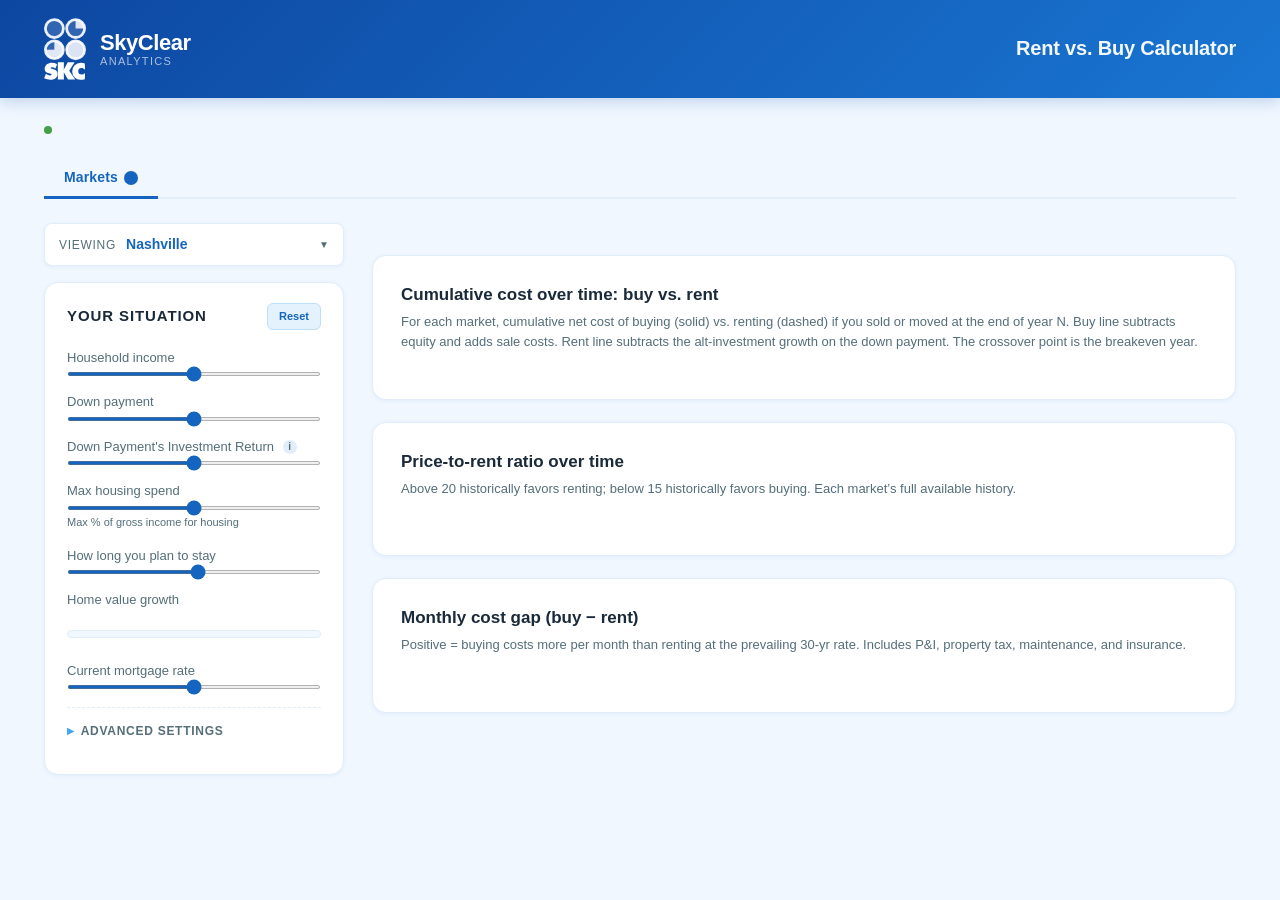
==== commit 30690704: "UX polish: remove Monthly Rent slider, derive Max Spend from quiz, make card overrides obvious" ====
--- a/tools/real-estate/rent-vs-buy/index.html
+++ b/tools/real-estate/rent-vs-buy/index.html
@@ -690,10 +690,13 @@
   .afford-pct { color: var(--muted); font-size: 11px; font-weight: 500; margin-left: 4px; }
 
   /* ─── Inline Input ────────────────────────────────────── */
+  /* Dashed border + subtle blue tint signal "this is editable". Solid border
+     + brighter background appear on hover/focus. The "market median" label
+     next to each input explains what the default value represents. */
   .inline-input {
     width: 96px;
-    border: 1px solid transparent;
-    background: transparent;
+    border: 1px dashed var(--border);
+    background: rgba(227,242,253,0.28);
     font: inherit;
     font-variant-numeric: tabular-nums;
     text-align: right;
@@ -701,11 +704,13 @@
     border-radius: 4px;
     color: inherit;
     -moz-appearance: textfield;
+    cursor: text;
+    transition: background 0.15s, border-color 0.15s;
   }
   .inline-input::-webkit-outer-spin-button,
   .inline-input::-webkit-inner-spin-button { -webkit-appearance: none; margin: 0; }
-  .inline-input:hover { border-color: var(--border); background: var(--sky-pale); }
-  .inline-input:focus { border-color: var(--sky-primary); background: white; outline: none; }
+  .inline-input:hover { border-style: solid; border-color: var(--sky-primary); background: var(--sky-pale); }
+  .inline-input:focus { border-style: solid; border-color: var(--sky-primary); background: #fff; outline: none; }
   .row .hint { color: var(--muted); font-size: 10px; margin-left: 4px; font-weight: 600; letter-spacing: 0.4px; text-transform: uppercase; }
   .row .reset-override { color: var(--muted); text-decoration: none; cursor: pointer; margin-left: 4px; font-size: 13px; }
   .row .reset-override:hover { color: var(--sky-primary); }
@@ -1387,17 +1392,10 @@
         <input type="range" id="inv-slider" min="0" max="15" step="0.25" />
       </div>
 
-      <!-- 4. Monthly rent — what the user is currently paying (or would pay) for rent.
-           Default = first market's ZORI on load. Feeds Max Housing Spend default. -->
-      <div class="control">
-        <div class="control-row">
-          <span class="control-label">Monthly rent <i class="info-icon" tabindex="0" role="button" aria-label="What this means" data-tooltip="What you're paying now (or expect to pay) for rent. We use this to estimate what % of your income housing currently takes up, which seeds the Max Housing Spend slider below."></i></span>
-          <span class="control-value" id="rent-mo-value"></span>
-        </div>
-        <input type="range" id="rent-mo-slider" min="500" max="6000" step="25" />
-      </div>
-
-      <!-- 5. Max housing spend -->
+      <!-- 5. Max housing spend (no Monthly Rent slider — that data is captured
+           in the intro quiz as `quizAnswers.rentAmount` and feeds the
+           affordability_pct default. Card-level Rent value is editable per-market
+           with the metro ZORI as default.) -->
       <div class="control">
         <div class="control-row">
           <span class="control-label">Max housing spend</span>
@@ -1810,7 +1808,6 @@
   setSlider("inv", STATE.investment_return * 100, fmt2, "%");
   setSlider("stay", STATE.stay_years, v => v.toFixed(0), " yrs");
   setSlider("income", STATE.gross_income_annual, v => "$" + Math.round(v / 1000) + "k", "/yr");
-  setSlider("rent-mo", STATE.monthly_rent, v => "$" + Math.round(v).toLocaleString(), "/mo");
   setSlider("afford-pct", STATE.affordability_pct * 100, v => v.toFixed(0), "%");
   setSlider("afford-buf", STATE.affordability_buffer * 100, v => v.toFixed(0), "pp");
   setSlider("npv-abs", STATE.npv_strong_absolute / 1000, v => "$" + v.toFixed(0) + "k", "");
@@ -2126,17 +2123,6 @@
     const v = +ev.target.value;
     document.getElementById("income-value").textContent = "$" + Math.round(v / 1000) + "k/yr";
     STATE.gross_income_annual = v;
-    rerender();
-  });
-
-  // Monthly rent — what the user currently pays for rent. Seeds the Max Housing
-  // Spend default at load time. Changing it later just updates STATE (so future
-  // logic can read it); does NOT live-recalc Max Housing Spend, per the
-  // "initialize only" UX decision.
-  document.getElementById("rent-mo-slider").addEventListener("input", (ev) => {
-    const v = +ev.target.value;
-    document.getElementById("rent-mo-value").textContent = "$" + Math.round(v).toLocaleString() + "/mo";
-    STATE.monthly_rent = v;
     rerender();
   });
 
@@ -2578,12 +2564,16 @@
     const apprPct = (d.inputs.appreciation * 100).toFixed(2);
     const ratePct = (d.inputs.rate * 100).toFixed(2);
     const ov = STATE.overrides[d.market_id] || {};
+    // Labels next to the editable inputs. When unedited: "metro median" tells
+    // users the default is the area average (Zillow ZHVI for price, ZORI for
+    // rent). When edited: a reset arrow appears that restores the default.
+    // Tooltips spell out the source + how to override so it's discoverable.
     const priceMarker = ov.price != null
-      ? `<a href="#" class="reset-override" data-market="${d.market_id}" data-field="price" title="Reset to ZHVI">↺</a>`
-      : `<span class="hint">ZHVI</span>`;
+      ? `<a href="#" class="reset-override" data-market="${d.market_id}" data-field="price" title="Restore the metro median home value">↺</a>`
+      : `<span class="hint" title="Default value is the metro median home price (Zillow ZHVI). Tap the dollar amount to enter your specific home's price.">metro median</span>`;
     const rentMarker = ov.rent != null
-      ? `<a href="#" class="reset-override" data-market="${d.market_id}" data-field="rent" title="Reset to ZORI">↺</a>`
-      : `<span class="hint">ZORI</span>`;
+      ? `<a href="#" class="reset-override" data-market="${d.market_id}" data-field="rent" title="Restore the metro median rent">↺</a>`
+      : `<span class="hint" title="Default value is the metro median rent (Zillow ZORI). Tap the dollar amount to enter what you actually pay.">metro median</span>`;
     return `
     <div class="accent"></div>
     <h3>${NAMES[d.market_id]}</h3>
@@ -3096,6 +3086,22 @@
   if (quizAnswers.stayYears != null) {
     STATE.stay_years = quizAnswers.stayYears;
   }
+  // Rent and Max-Housing-Spend default: if the user said they're renting and
+  // told us the amount, seed both off their actual numbers. We update
+  // STATE.monthly_rent (used internally; no longer surfaced as a sidebar slider)
+  // and re-derive affordability_pct from (rent × 12) / income. Initialize-only:
+  // the user can still drag the Max Housing Spend slider freely afterward.
+  if (quizAnswers.rentAmount != null && quizAnswers.rentAmount > 0) {
+    STATE.monthly_rent = quizAnswers.rentAmount;
+    const income = STATE.gross_income_annual || 120000;
+    STATE.affordability_pct = Math.min(Math.max((quizAnswers.rentAmount * 12) / income, 0.05), 1.0);
+  } else if (quizAnswers.income != null) {
+    // Income changed via quiz but no rent answer — recompute from the metro
+    // ZORI default in STATE.monthly_rent against the new income.
+    const rent = STATE.monthly_rent || (quizMarketSnap() && quizMarketSnap().rent_mo) || 2000;
+    STATE.monthly_rent = rent;
+    STATE.affordability_pct = Math.min(Math.max((rent * 12) / quizAnswers.income, 0.05), 1.0);
+  }
   refreshSlidersFromState();
   rerender();
 }
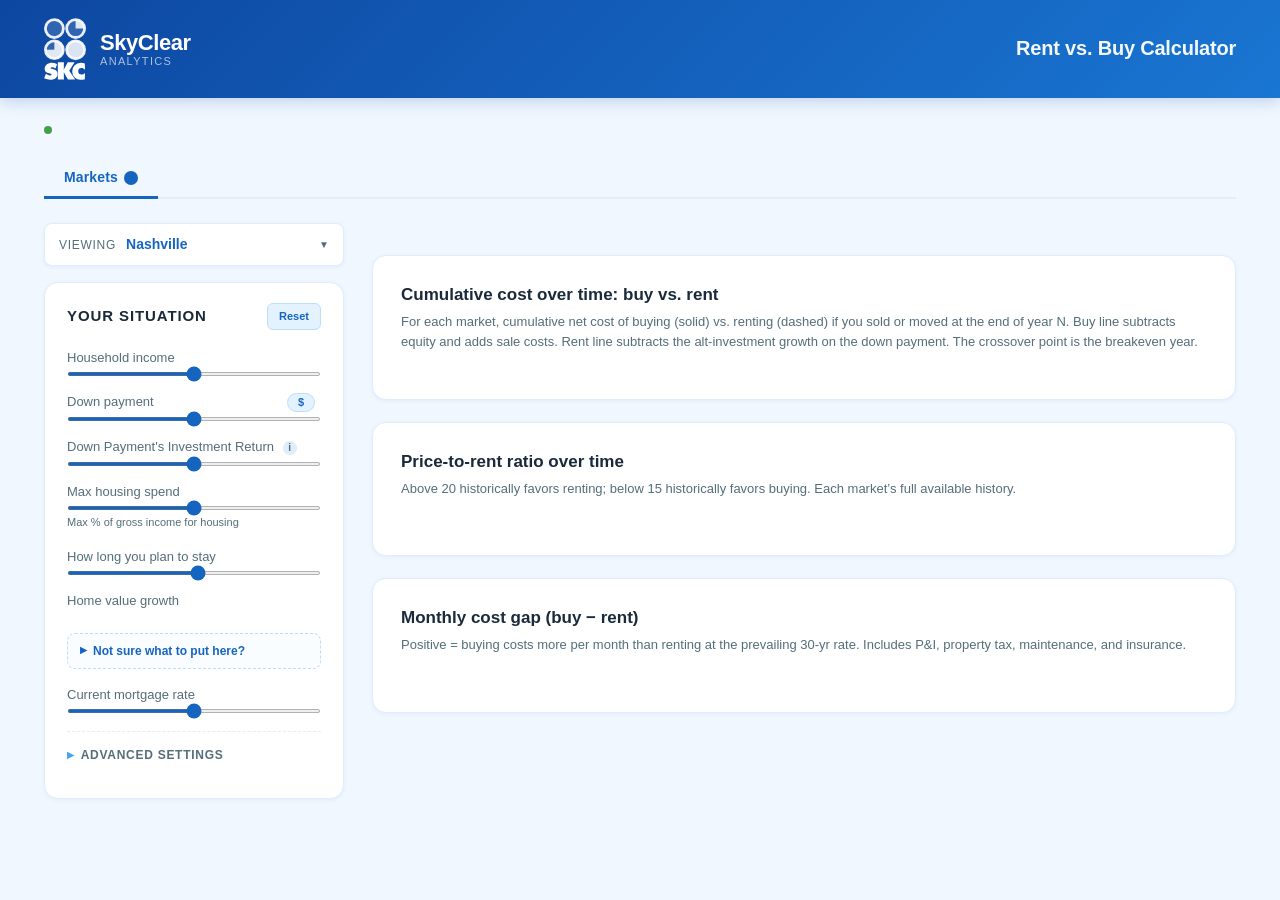
==== commit ecb4f66f: "Down payment toggle + growth drawer + obvious card overrides" ====
--- a/tools/real-estate/rent-vs-buy/index.html
+++ b/tools/real-estate/rent-vs-buy/index.html
@@ -356,6 +356,103 @@
     color: var(--muted);
     font-weight: 500;
   }
+  /* ─── Home value growth explanation drawer ──────────────── */
+  .growth-explain-drawer {
+    margin-top: 6px;
+    border: 1px dashed var(--border);
+    border-radius: 8px;
+    background: rgba(227,242,253,0.20);
+    padding: 0;
+  }
+  .growth-explain-drawer > summary {
+    cursor: pointer;
+    list-style: none;
+    padding: 8px 12px;
+    font-size: 12px;
+    font-weight: 600;
+    color: var(--sky-primary);
+    user-select: none;
+    display: flex;
+    align-items: center;
+    gap: 6px;
+  }
+  .growth-explain-drawer > summary::-webkit-details-marker { display: none; }
+  .growth-explain-drawer > summary::before {
+    content: "▶";
+    font-size: 9px;
+    color: var(--sky-primary);
+    transition: transform 0.15s;
+  }
+  .growth-explain-drawer[open] > summary::before { transform: rotate(90deg); }
+  .growth-explain-drawer > summary:hover { color: var(--sky-dark); }
+  .growth-explain-body {
+    padding: 4px 14px 14px;
+    border-top: 1px solid var(--border-soft);
+  }
+  .growth-explain-body p {
+    font-size: 12px;
+    color: var(--muted);
+    line-height: 1.55;
+    margin: 10px 0;
+  }
+  .growth-explain-body p strong { color: var(--text); }
+  .growth-explain-hint {
+    background: #FFF8E1;
+    border-left: 3px solid #F57C00;
+    padding: 8px 10px;
+    border-radius: 4px;
+    font-size: 11px !important;
+    color: var(--text) !important;
+    line-height: 1.5 !important;
+  }
+
+  /* ─── Down payment % ↔ $ toggle ───────────────────────── */
+  /* Header row layout: label / toggle pill / current value */
+  .down-payment-row { gap: 8px; }
+  .down-payment-row .control-label { flex: 1; }
+  .dp-mode-toggle {
+    font-family: inherit;
+    font-size: 11px;
+    font-weight: 700;
+    color: var(--sky-primary);
+    background: var(--sky-light);
+    border: 1px solid var(--border);
+    border-radius: 999px;
+    padding: 1px 10px;
+    cursor: pointer;
+    line-height: 1.4;
+    transition: background 0.15s, color 0.15s;
+  }
+  .dp-mode-toggle:hover { background: var(--sky-primary); color: #fff; }
+  .dp-mode-toggle:focus-visible { outline: 2px solid var(--sky-primary); outline-offset: 2px; }
+  /* Conditional visibility — JS flips data-mode on the wrapper */
+  #down-control[data-mode="pct"] .dp-dollars-wrap { display: none; }
+  #down-control[data-mode="dollars"] .dp-pct-input { display: none; }
+  /* $ input — looks like the editable card fields (dashed border, blue tint) */
+  .dp-dollars-wrap {
+    display: flex;
+    align-items: center;
+    gap: 4px;
+    border: 1px dashed var(--border);
+    border-radius: 6px;
+    padding: 3px 8px;
+    background: rgba(227,242,253,0.28);
+    transition: background 0.15s, border-color 0.15s;
+  }
+  .dp-dollars-wrap:hover { border-style: solid; border-color: var(--sky-primary); background: var(--sky-pale); }
+  .dp-dollars-wrap:focus-within { border-style: solid; border-color: var(--sky-primary); background: #fff; }
+  .dp-dollar-prefix { color: var(--muted); font-size: 13px; font-weight: 500; }
+  #down-dollars-input {
+    border: none;
+    background: transparent;
+    font: inherit;
+    font-variant-numeric: tabular-nums;
+    outline: none;
+    width: 100%;
+    color: var(--text);
+    padding: 0;
+  }
+
   /* Inline "i" icon with a CSS-only hover tooltip. Used next to control labels
      that benefit from a one-line explanation (e.g., Down Payment's Investment
      Return). Add via <i class="info-icon" data-tooltip="..."></i>. */
@@ -1374,13 +1471,23 @@
         <input type="range" id="income-slider" min="40000" max="500000" step="5000" />
       </div>
 
-      <!-- 2. Down payment (% ↔ $ toggle landing here in a later pass) -->
-      <div class="control">
-        <div class="control-row">
+      <!-- 2. Down payment — toggle between % slider and $ amount input.
+           data-mode controls which input is visible (CSS does the hide/show).
+           Source of truth tracks via STATE.down_anchor: whichever value the
+           user typed last gets preserved when the home value changes. -->
+      <div class="control" id="down-control" data-mode="pct">
+        <div class="control-row down-payment-row">
           <span class="control-label">Down payment</span>
+          <button type="button" class="dp-mode-toggle" id="down-mode-toggle" title="Switch input mode">$</button>
           <span class="control-value" id="down-value"></span>
         </div>
-        <input type="range" id="down-slider" min="0" max="50" step="1" />
+        <!-- % view (default) -->
+        <input type="range" id="down-slider" class="dp-pct-input" min="0" max="50" step="1" />
+        <!-- $ view -->
+        <div class="dp-dollars-wrap">
+          <span class="dp-dollar-prefix">$</span>
+          <input type="text" id="down-dollars-input" inputmode="numeric" autocomplete="off" />
+        </div>
       </div>
 
       <!-- 3. Down Payment's Investment Return (renamed from "Investment return if renting") -->
@@ -1414,15 +1521,28 @@
         <input type="range" id="stay-slider" min="1" max="30" step="1" />
       </div>
 
-      <!-- 7. Home value growth (will be wrapped in an explanation drawer in a later pass) -->
+      <!-- 7. Home value growth — most users won't intuit what this controls,
+           so the chart + explanation live behind a "Not sure what to put here?"
+           drawer. The window toggle (5y / 10y / 20y / 30y) stays visible so
+           confident users can change the appreciation default in one click. -->
       <div class="control">
         <div class="control-row">
           <span class="control-label">Home value growth</span>
           <span class="control-value" id="appr-value"></span>
         </div>
         <div class="window-toggle" id="appr-window-toggle"></div>
-        <div class="period-chart" id="appr-chart"></div>
-        <div class="control-hint" id="appr-defaults-hint"></div>
+        <details class="growth-explain-drawer" id="appr-drawer">
+          <summary>Not sure what to put here?</summary>
+          <div class="growth-explain-body">
+            <p>This is how much you expect homes in your market to <strong>appreciate (or depreciate) per year</strong>, averaged over the years you plan to stay. It's the single biggest swing in the rent-vs-buy math &mdash; a 2% difference in growth can flip the verdict.</p>
+            <p>The chart below shows the actual year-over-year change in home prices for your selected market. Drag a window on the chart to use the average from that period.</p>
+            <div class="period-chart" id="appr-chart"></div>
+            <p class="growth-explain-hint">
+              <strong>Heads up about 2020&ndash;2024:</strong> the pandemic housing boom skewed those years dramatically. Using the past 5 years as your forward estimate will overstate typical growth. For a more representative baseline, drag the window to cover <strong>1985 to 2019</strong> &mdash; that captures multiple full cycles without the COVID anomaly.
+            </p>
+            <div class="control-hint" id="appr-defaults-hint"></div>
+          </div>
+        </details>
       </div>
 
       <!-- 8. Current mortgage rate (moved to bottom — most users will accept the market default) -->
@@ -1561,6 +1681,16 @@
   appreciation_window: "20",        // "5" | "10" | "20" | "30" | "custom"
   appreciation_brush: null,         // { start: "YYYY-MM-DD", end: "YYYY-MM-DD" } when user has dragged a range
   down_pct: 0.20,
+  // Down payment is editable as % OR $ via a toggle next to the label.
+  // down_pct (above) is the canonical value used by the breakeven calc.
+  // down_dollars is the $ equivalent, kept in sync against the reference
+  // home value (first visible market's price, override-aware).
+  // down_anchor records which view the user last edited — that value is
+  // preserved when the home value changes (the other recalculates).
+  // down_view_mode is which input the user currently sees in the sidebar.
+  down_dollars: 0,
+  down_anchor: 'pct',
+  down_view_mode: 'pct',
   investment_return: 0.05,
   rent_inflation: null,             // fraction; null = use windowed default
   rent_inflation_window: "20",      // "5" | "10" | "20" | "30"
@@ -1769,6 +1899,9 @@
   STATE.rent_inflation = null;          // null = use windowed default
   STATE.rent_inflation_window = "20";
   STATE.down_pct = DEFAULTS.down_pct;
+  STATE.down_anchor = 'pct';            // Reset = back to %-anchored default
+  STATE.down_view_mode = 'pct';         // Reset = back to % view
+  STATE.down_dollars = STATE.down_pct * refHomeValue();   // initial sync
   STATE.investment_return = DEFAULTS.investment_return;
   STATE.marg_tax_rate = DEFAULTS.marg_tax_rate;
   STATE.maint_rate = DEFAULTS.maint_rate;
@@ -1788,6 +1921,67 @@
   STATE.overrides[mid][field] = value;
 }
 
+// Reference home value for the % ↔ $ down-payment conversion. Uses the
+// first visible market's effective price (override > snapshot). Falls back
+// to a reasonable mid-market default if no markets/snapshot are available.
+function refHomeValue() {
+  const mid = (STATE.visible_markets && STATE.visible_markets[0]) || MARKETS[0];
+  if (!mid) return 400000;
+  const ov = STATE.overrides[mid] || {};
+  if (ov.price != null) return +ov.price;
+  const snap = DATA.snapshot.find(s => s.market_id === mid);
+  return snap && snap.price ? +snap.price : 400000;
+}
+
+// Keep STATE.down_pct and STATE.down_dollars in sync. The "anchor" is the
+// value the user explicitly entered last — that one is preserved across
+// home-value changes; the other recalculates from refHomeValue().
+function syncDownPayment() {
+  const price = refHomeValue();
+  if (STATE.down_anchor === 'dollars') {
+    STATE.down_pct = price > 0 ? Math.min(Math.max(STATE.down_dollars / price, 0), 1) : 0;
+  } else {
+    STATE.down_dollars = STATE.down_pct * price;
+  }
+}
+
+// Refresh every visual element of the down-payment control to reflect STATE.
+// Toggle label shows the OTHER mode (what clicking would switch you to).
+function refreshDownPaymentUI() {
+  const control = document.getElementById("down-control");
+  if (!control) return;
+  control.dataset.mode = STATE.down_view_mode;
+
+  const slider = document.getElementById("down-slider");
+  if (slider) slider.value = Math.round(STATE.down_pct * 100);
+
+  const dollarsInput = document.getElementById("down-dollars-input");
+  if (dollarsInput && document.activeElement !== dollarsInput) {
+    dollarsInput.value = Math.round(STATE.down_dollars).toLocaleString();
+  }
+
+  const toggle = document.getElementById("down-mode-toggle");
+  if (toggle) {
+    toggle.textContent = STATE.down_view_mode === 'pct' ? '$' : '%';
+    toggle.title = STATE.down_view_mode === 'pct'
+      ? "Show as a dollar amount"
+      : "Show as a percentage";
+  }
+
+  const valueEl = document.getElementById("down-value");
+  if (valueEl) {
+    if (STATE.down_view_mode === 'pct') {
+      valueEl.textContent = Math.round(STATE.down_pct * 100) + '%';
+    } else {
+      const d = Math.round(STATE.down_dollars);
+      // Compact format for big numbers ($125k), commas for smaller ($85,000)
+      valueEl.textContent = d >= 10000
+        ? "$" + Math.round(d / 1000) + "k"
+        : "$" + d.toLocaleString();
+    }
+  }
+}
+
 function clearOverride(mid, field) {
   if (STATE.overrides[mid]) {
     delete STATE.overrides[mid][field];
@@ -1804,7 +1998,9 @@
   setSlider("rate", STATE.rate * 100, fmt2, "%");
   // Appreciation has no slider — chart handles it. Just refresh the bold value.
   refreshApprValueDisplay();
-  setSlider("down", STATE.down_pct * 100, v => v.toFixed(0), "%");
+  // Down payment is split UI (pct slider + $ input + toggle); handled by its own refresh helper
+  syncDownPayment();
+  refreshDownPaymentUI();
   setSlider("inv", STATE.investment_return * 100, fmt2, "%");
   setSlider("stay", STATE.stay_years, v => v.toFixed(0), " yrs");
   setSlider("income", STATE.gross_income_annual, v => "$" + Math.round(v / 1000) + "k", "/yr");
@@ -2092,7 +2288,45 @@
     });
   };
   bind("rate", "rate-slider", fmt2, "%", 100, "rate");
-  bind("down", "down-slider", v => v.toFixed(0), "%", 100, "down_pct");
+  // Down payment uses its own (more complex) wiring because it has two inputs
+  // (% slider, $ text) plus a mode-toggle button. The "anchor" tracks which
+  // value the user typed last; the other is derived. Both are kept in sync.
+  document.getElementById("down-slider").addEventListener("input", (ev) => {
+    STATE.down_pct = (+ev.target.value) / 100;
+    STATE.down_anchor = 'pct';
+    syncDownPayment();
+    refreshDownPaymentUI();
+    rerender();
+  });
+  document.getElementById("down-dollars-input").addEventListener("input", (ev) => {
+    // Strip $/comma/whitespace so users can type "$110,000" or "110000" interchangeably
+    const v = parseFloat(String(ev.target.value).replace(/[$,\s]/g, ""));
+    if (Number.isNaN(v) || v < 0) return;
+    STATE.down_dollars = v;
+    STATE.down_anchor = 'dollars';
+    syncDownPayment();
+    // Don't fully re-paint the $ input mid-typing — refreshDownPaymentUI guards
+    // against clobbering the active text input. We still update the rest.
+    refreshDownPaymentUI();
+    rerender();
+  });
+  document.getElementById("down-mode-toggle").addEventListener("click", () => {
+    STATE.down_view_mode = STATE.down_view_mode === 'pct' ? 'dollars' : 'pct';
+    refreshDownPaymentUI();
+  });
+
+  // Home value growth drawer — D3 chart needs accurate container dimensions,
+  // and a closed <details> reports 0 width. Re-render the chart whenever the
+  // drawer opens so it sizes correctly.
+  const apprDrawer = document.getElementById("appr-drawer");
+  if (apprDrawer) {
+    apprDrawer.addEventListener("toggle", () => {
+      if (apprDrawer.open && typeof renderApprChart === "function") {
+        renderApprChart();
+      }
+    });
+  }
+
   bind("inv", "inv-slider", fmt2, "%", 100, "investment_return");
   bind("margtax", "margtax-slider", v => v.toFixed(0), "%", 100, "marg_tax_rate");
   bind("maint", "maint-slider", v => v.toFixed(1), "%", 100, "maint_rate");
@@ -2193,6 +2427,12 @@
 }
 
 function rerender() {
+  // Down payment first: if the user edited a home value in a card, the
+  // reference price changed and either pct or dollars (whichever isn't anchored)
+  // needs to recalculate before the rest of the math runs.
+  syncDownPayment();
+  refreshDownPaymentUI();
+
   const rentInfl = STATE.rent_inflation != null
     ? STATE.rent_inflation
     : (rentInflDefault() || 0.03);
@@ -3074,9 +3314,11 @@
     STATE.marg_tax_rate = estimateTaxBracket(quizAnswers.income);
   }
   if (quizAnswers.downDollars != null) {
-    const snap = quizMarketSnap();
-    const price = snap ? +snap.price : 400000;
-    STATE.down_pct = Math.min(Math.max(quizAnswers.downDollars / price, 0), 0.50);
+    // Quiz captured a dollar amount → that's the user's actual commitment.
+    // Anchor on $: future home-value changes recalc %, but the dollars persist.
+    STATE.down_dollars = quizAnswers.downDollars;
+    STATE.down_anchor = 'dollars';
+    syncDownPayment();
   }
   if (quizAnswers.invested === 'no') {
     STATE.investment_return = 0.025;
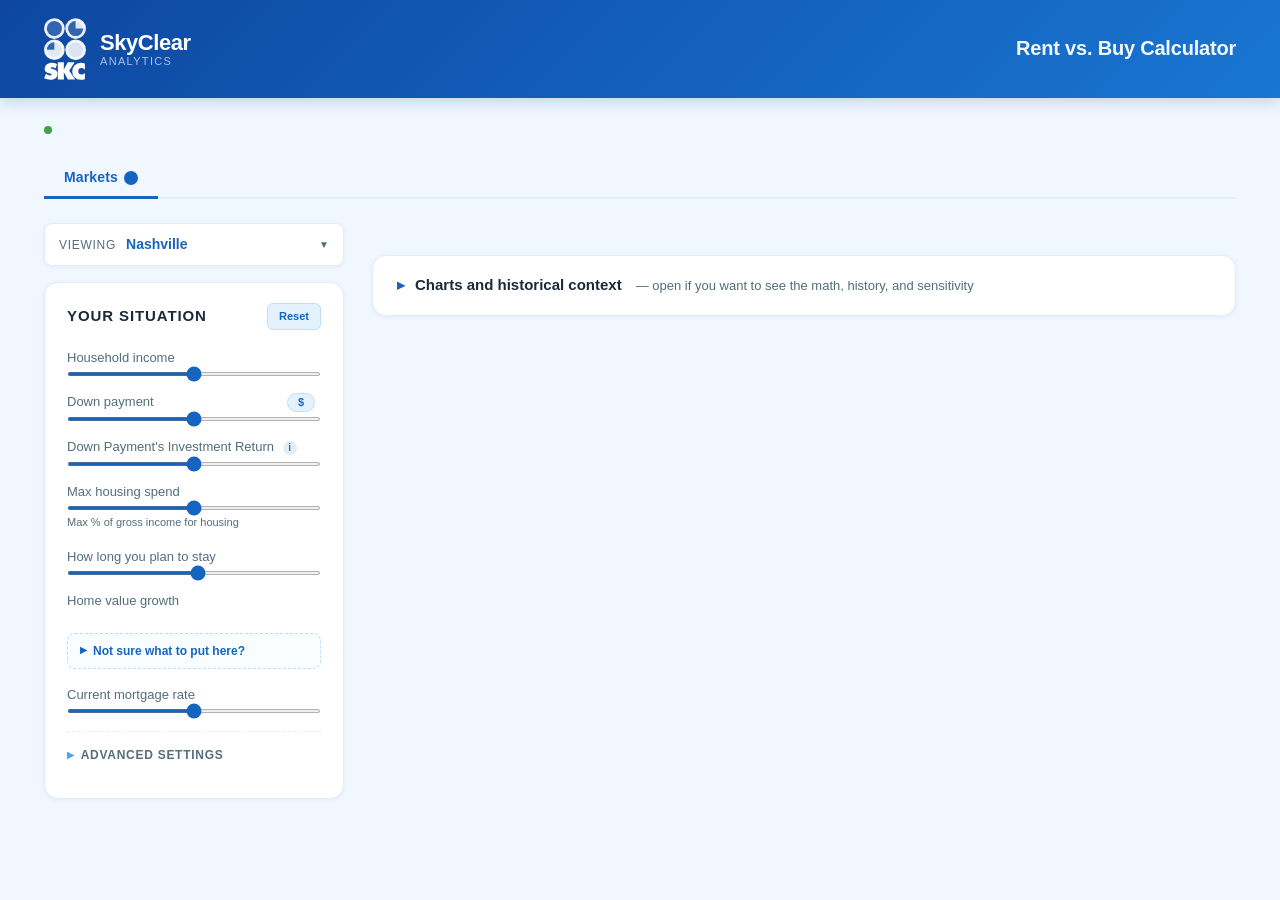
==== commit 4d2d4d04: "cleaning up walk thru after the user takes the quiz." ====
--- a/tools/real-estate/rent-vs-buy/index.html
+++ b/tools/real-estate/rent-vs-buy/index.html
@@ -657,7 +657,163 @@
   .verdict.borderline::before { background: #FB8C00; }
   .verdict.needs_review { background: #F3E5F5; color: #4A148C; border: 1px solid #E1BEE7; }
   .verdict.needs_review::before { background: #8E24AA; }
-  .verdict[data-tip]    { cursor: help; }
+
+  /* Verdict reasoning — formerly a hover tooltip, now rendered inline below
+     the badge so users on small/narrow viewports don't lose it off-screen. */
+  .verdict-reasoning {
+    font-size: 12px;
+    color: var(--text);
+    line-height: 1.5;
+    background: var(--sky-pale);
+    border-left: 3px solid var(--sky-primary);
+    border-radius: 4px;
+    padding: 8px 12px;
+    margin: 8px 0 14px;
+  }
+
+  /* ─── Stat tile dashboard ──────────────────────────────────
+     Headline stats that back the verdict prose. Sit directly below
+     the .verdict-reasoning block. 2x2 grid; collapses to single column
+     on very narrow viewports. */
+  .stat-tiles {
+    display: grid;
+    grid-template-columns: 1fr 1fr;
+    gap: 8px;
+    margin: 12px 0 16px;
+  }
+  @media (max-width: 480px) {
+    .stat-tiles { grid-template-columns: 1fr; }
+  }
+  .stat-tile {
+    background: var(--sky-pale);
+    border: 1px solid var(--border-soft);
+    border-radius: 6px;
+    padding: 10px 12px;
+    display: flex;
+    flex-direction: column;
+    gap: 2px;
+  }
+  .stat-tile .stat-label {
+    font-size: 10px;
+    font-weight: 700;
+    color: var(--muted);
+    text-transform: uppercase;
+    letter-spacing: 0.6px;
+  }
+  .stat-tile .stat-value {
+    font-size: 17px;
+    font-weight: 700;
+    color: var(--text);
+    font-variant-numeric: tabular-nums;
+    line-height: 1.2;
+  }
+  .stat-tile .stat-value.positive { color: var(--buy-green); }
+  .stat-tile .stat-value.negative { color: var(--rent-red); }
+  .stat-tile .stat-sub {
+    font-size: 11px;
+    color: var(--muted);
+  }
+
+  /* ─── Card "dig deeper" drawer ─────────────────────────────
+     Holds the secondary numbers (price-to-rent ratio, monthly
+     breakdown, sensitivity table, affordability box) that earlier
+     versions of the card showed always-on. Collapsed by default to
+     keep the result-tier focused on the verdict and the four tiles. */
+  .card-dig-deeper {
+    margin-top: 10px;
+    border-top: 1px solid var(--border-soft);
+    padding-top: 12px;
+  }
+  .card-dig-deeper > summary {
+    cursor: pointer;
+    list-style: none;
+    font-size: 12px;
+    font-weight: 600;
+    color: var(--sky-primary);
+    padding: 4px 0;
+    user-select: none;
+    display: flex;
+    align-items: center;
+    gap: 6px;
+  }
+  .card-dig-deeper > summary::-webkit-details-marker { display: none; }
+  .card-dig-deeper > summary::before {
+    content: "▸";
+    font-size: 10px;
+    color: var(--sky-primary);
+    transition: transform 0.15s ease;
+    display: inline-block;
+  }
+  .card-dig-deeper[open] > summary::before { transform: rotate(90deg); }
+  .card-dig-deeper > summary .dd-hint {
+    font-weight: 400;
+    color: var(--muted);
+    margin-left: 4px;
+  }
+  .card-dig-deeper .dd-body {
+    margin-top: 8px;
+  }
+  .card-dig-deeper .dd-explainer {
+    font-size: 11px;
+    color: var(--muted);
+    line-height: 1.45;
+    margin: 0 0 8px;
+    padding: 6px 10px;
+    background: var(--sky-pale);
+    border-radius: 4px;
+  }
+  .row.dd-row { /* slightly tighter rows inside the drawer */
+    padding: 4px 0;
+  }
+
+  /* ─── Page-level "dig deeper" for charts ───────────────────
+     The three historical charts (cumulative cost, P/R ratio, monthly
+     gap) are auditing/learning tools, not part of the headline answer.
+     Wrap them in a collapsed details element so first-time visitors
+     aren't dropped into a chart wall. */
+  .page-dig-deeper {
+    margin-top: 32px;
+    background: var(--card);
+    border: 1px solid var(--border-soft);
+    border-radius: var(--radius);
+    box-shadow: var(--shadow-sm);
+    padding: 0;
+  }
+  .page-dig-deeper > summary {
+    cursor: pointer;
+    list-style: none;
+    padding: 18px 24px;
+    font-size: 15px;
+    font-weight: 700;
+    color: var(--text);
+    user-select: none;
+    display: flex;
+    align-items: center;
+    gap: 10px;
+  }
+  .page-dig-deeper > summary::-webkit-details-marker { display: none; }
+  .page-dig-deeper > summary::before {
+    content: "▸";
+    color: var(--sky-primary);
+    transition: transform 0.15s ease;
+    display: inline-block;
+  }
+  .page-dig-deeper[open] > summary::before { transform: rotate(90deg); }
+  .page-dig-deeper > summary .pd-hint {
+    font-weight: 400;
+    color: var(--muted);
+    font-size: 13px;
+    margin-left: 4px;
+  }
+  .page-dig-deeper .pd-body {
+    padding: 0 16px 16px;
+  }
+  .page-dig-deeper .chart-section {
+    margin-bottom: 14px;
+    box-shadow: none;
+    border: 1px solid var(--border-soft);
+  }
+  .page-dig-deeper .chart-section:last-child { margin-bottom: 0; }
 
   /* ─── Chart Sections ──────────────────────────────────── */
   .chart-section {
@@ -1282,7 +1438,7 @@
   }
   .quiz-verdict-badge {
     display: inline-block;
-    font-size: 13px;
+    font-size: 20px;
     font-weight: 700;
     padding: 3px 10px;
     border-radius: 20px;
@@ -1613,36 +1769,48 @@
   <div class="tab-content active" id="tab-markets" role="tabpanel">
     <section id="snapshot" class="cards"></section>
 
-    <section class="chart-section">
-      <h2>Cumulative cost over time: buy vs. rent</h2>
-      <p class="caption">
-        For each market, cumulative net cost of buying (solid) vs. renting (dashed)
-        if you sold or moved at the end of year N. Buy line subtracts equity and adds sale costs.
-        Rent line subtracts the alt-investment growth on the down payment.
-        The crossover point is the breakeven year.
-      </p>
-      <div id="breakeven-charts" class="facets"></div>
-    </section>
-
-    <section class="chart-section">
-      <h2>Price-to-rent ratio over time</h2>
-      <p class="caption">
-        Above 20 historically favors renting; below 15 historically favors buying.
-        Each market&rsquo;s full available history.
-      </p>
-      <div class="legend" id="pr-legend"></div>
-      <div id="pr-chart"></div>
-    </section>
-
-    <section class="chart-section">
-      <h2>Monthly cost gap (buy &minus; rent)</h2>
-      <p class="caption">
-        Positive = buying costs more per month than renting at the prevailing 30-yr rate.
-        Includes P&amp;I, property tax, maintenance, and insurance.
-      </p>
-      <div class="legend" id="gap-legend"></div>
-      <div id="gap-chart"></div>
-    </section>
+    <!-- Historical charts live behind a single page-level "dig deeper"
+         drawer, collapsed by default. They're auditing tools, not the
+         headline answer — first-time visitors were hitting a wall of
+         charts and bouncing. -->
+    <details class="page-dig-deeper" id="page-dig-deeper">
+      <summary>
+        Charts and historical context
+        <span class="pd-hint">— open if you want to see the math, history, and sensitivity</span>
+      </summary>
+      <div class="pd-body">
+        <section class="chart-section">
+          <h2>Cumulative cost over time: buy vs. rent</h2>
+          <p class="caption">
+            For each market, cumulative net cost of buying (solid) vs. renting (dashed)
+            if you sold or moved at the end of year N. Buy line subtracts equity and adds sale costs.
+            Rent line subtracts the alt-investment growth on the down payment.
+            The crossover point is the breakeven year.
+          </p>
+          <div id="breakeven-charts" class="facets"></div>
+        </section>
+
+        <section class="chart-section">
+          <h2>Price-to-rent ratio over time</h2>
+          <p class="caption">
+            Above 20 historically favors renting; below 15 historically favors buying.
+            Each market&rsquo;s full available history.
+          </p>
+          <div class="legend" id="pr-legend"></div>
+          <div id="pr-chart"></div>
+        </section>
+
+        <section class="chart-section">
+          <h2>Monthly cost gap (buy &minus; rent)</h2>
+          <p class="caption">
+            Positive = buying costs more per month than renting at the prevailing 30-yr rate.
+            Includes P&amp;I, property tax, maintenance, and insurance.
+          </p>
+          <div class="legend" id="gap-legend"></div>
+          <div id="gap-chart"></div>
+        </section>
+      </div>
+    </details>
   </div>
 
   <!-- The "My Properties" tab content section was removed alongside its tab
@@ -2327,6 +2495,17 @@
     });
   }
 
+  // Page-level "dig deeper" drawer — same problem as appr-drawer: the three
+  // historical charts inside it (cumulative cost, P/R ratio, monthly gap)
+  // render at 0 width if the drawer is collapsed on first render. Trigger
+  // a full rerender() the first time the user opens it.
+  const pageDD = document.getElementById("page-dig-deeper");
+  if (pageDD) {
+    pageDD.addEventListener("toggle", () => {
+      if (pageDD.open) rerender();
+    });
+  }
+
   bind("inv", "inv-slider", fmt2, "%", 100, "investment_return");
   bind("margtax", "margtax-slider", v => v.toFixed(0), "%", 100, "marg_tax_rate");
   bind("maint", "maint-slider", v => v.toFixed(1), "%", 100, "maint_rate");
@@ -2450,7 +2629,15 @@
     const pm = PER_MARKET[mid] || {};
     const ov = STATE.overrides[mid] || {};
     const price = ov.price != null ? ov.price : +snap.price;
-    const rent_mo = ov.rent != null ? ov.rent : +snap.rent_mo;
+    // Rent default: prefer the user's own rent (from the quiz) over the metro
+    // median. Keeps the card's Rent value, the Monthly Housing tile, and the
+    // % of income tile all telling one consistent story — what the user is
+    // actually paying today. Metro median is exposed as a secondary hint
+    // (rendered next to the input) so users in a market they don't live in
+    // can see the local average and override if they want.
+    const userRent = STATE.monthly_rent;
+    const defaultRent = (userRent && userRent > 0) ? userRent : +snap.rent_mo;
+    const rent_mo = ov.rent != null ? ov.rent : defaultRent;
     const inputs = {
       price: price,
       rent_mo: rent_mo,
@@ -2599,72 +2786,99 @@
     }
   }
 
+  // Plain-language helpers used by every reasoning string below.
+  const yearWord = stay === 1 ? "year" : "years";
+  const dollarsK = v => "$" + Math.round(Math.abs(v) / 1000) + "k";
+  const pct      = v => Math.round(v * 100) + "%";
+  const gapStr   = dollarsK(npvGap);
+
+  // Pure-NPV reasoning — used when no income is set OR when affordability
+  // raises no concerns. Goal: explain the verdict in one or two friendly
+  // sentences that a non-data-person can act on.
+  function npvOnlyReasoning() {
+    if (npvVerdict === "lean_buy") {
+      return `Looks like buying makes sense! If you stay ${stay} ${yearWord}, ` +
+             `you'd come out about ${gapStr} ahead compared to renting that whole time.`;
+    }
+    if (npvVerdict === "lean_rent") {
+      return `Renting still wins here. If you stay ${stay} ${yearWord}, you'd come out about ` +
+             `${gapStr} ahead by renting instead of buying — the breakeven point is too far ` +
+             `out to make buying worth it for your timeline.`;
+    }
+    return `This one's pretty much a coin flip. Over ${stay} ${yearWord}, buying and renting ` +
+           `come out within ${gapStr} of each other — close enough that the decision should ` +
+           `come down to lifestyle more than the numbers.`;
+  }
+
   // ── Step 2: affordability overlay ────────────────────────────────────────
-  // Skip if no income is set (treat 0 as "not configured").
   const income = STATE.gross_income_annual;
-  if (!income || !d.monthly) return { verdict: npvVerdict, tooltip: null };
+  if (!income || !d.monthly) return { verdict: npvVerdict, tooltip: npvOnlyReasoning() };
 
   const grossMonthly = income / 12;
-  const threshold    = STATE.affordability_pct;             // e.g. 0.30
+  const threshold    = STATE.affordability_pct;             // e.g. 0.18 (set from quiz rent/income, or by slider)
   const buffer       = STATE.affordability_buffer;          // e.g. 0.05 (5pp)
   const hardGate     = threshold + buffer;
 
   const buyPct  = d.monthly.total_buy_mo  / grossMonthly;
   const rentPct = d.monthly.total_rent_mo / grossMonthly;
 
-  const fmtPct = v => (v * 100).toFixed(0) + "%";
-  const threshStr  = fmtPct(threshold);
-  const bufferStr  = (buffer * 100).toFixed(0) + "pp";
-
   // Priority 1 — Needs Review: both scenarios exceed the hard gate.
   if (buyPct > hardGate && rentPct > hardGate) {
-    const tip = `Both buying (${fmtPct(buyPct)} of income) and renting (${fmtPct(rentPct)} of income) ` +
-                `exceed your ${threshStr} threshold plus the ${bufferStr} buffer. ` +
-                `Neither option fits comfortably within your affordability target — review your income, ` +
-                `target price range, or threshold before deciding.`;
+    const tip = `Heads up — both buying and renting in this market would stretch your budget. ` +
+                `Buying would take ${pct(buyPct)} of your gross income, and renting ${pct(rentPct)} ` +
+                `— both well over what's typically comfortable. Before making a move, consider a ` +
+                `lower price range, a higher income target, or whether this market is the right fit.`;
     return { verdict: "needs_review", tooltip: tip };
   }
 
-  // Priority 2 — Hard gate: buying alone exceeds the hard gate.
+  // Priority 2 — Buying exceeds the user's hard gate (threshold + buffer).
+  // There are two sub-cases:
+  //   (a) buy is still under the absolute 30% "common-sense" housing-cost
+  //       ceiling AND NPV favors buying → "stretch to consider", not a hard
+  //       no. Demote to Borderline.
+  //   (b) buy is over 30%, or NPV doesn't favor buy → lean_rent stands.
   if (buyPct > hardGate) {
-    const tip = `Buying would consume ${fmtPct(buyPct)} of your gross income — more than ${bufferStr} above ` +
-                `your ${threshStr} threshold. Regardless of the NPV math, this exceeds your ` +
-                `affordability limit.`;
+    const ABSOLUTE_CEILING = 0.30;     // 30% rule of thumb — beyond this, buy really is a stretch
+    if (buyPct < ABSOLUTE_CEILING && npvVerdict === "lean_buy") {
+      const tip = `Looks like buying would be cheaper by ${gapStr} by the end of your ${stay}-year ` +
+                  `stay. However, the cost of buying will be a considerably larger portion of your ` +
+                  `income — ${pct(buyPct)} vs. ${pct(threshold)} (what you're paying now). Not a hard ` +
+                  `no, but maybe something to consider before you pull the trigger.`;
+      return { verdict: "borderline", tooltip: tip };
+    }
+    const tip = `Even though buying might come out ahead long-term, the monthly cost would eat up ` +
+                `${pct(buyPct)} of your gross income — well above what most budgets can absorb ` +
+                `comfortably. For your situation right now, renting is the safer choice.`;
     return { verdict: "lean_rent", tooltip: tip };
   }
 
-  // Priority 3 — Soft zone: buying is over threshold but within the buffer,
-  // and the NPV verdict was lean_buy. Whether to keep Lean Buy or flip to
-  // Borderline depends on whether the NPV advantage clears the "strong" bar
-  // (the larger of the absolute floor and the income-ratio floor).
+  // Priority 3 — Soft zone: buying nudges over the threshold but stays inside
+  // the buffer, and NPV says buy. Strong NPV advantage keeps it Lean Buy;
+  // weaker advantage demotes to Borderline.
   if (buyPct > threshold && npvVerdict === "lean_buy") {
     const strongFloor = Math.max(
       STATE.npv_strong_absolute,
       STATE.gross_income_annual * STATE.npv_strong_income_ratio
     );
-    const overBy   = fmtPct(buyPct - threshold);
-    const gapStr   = "$" + Math.round(npvGap / 1000) + "k";
-    const floorStr = "$" + Math.round(strongFloor / 1000) + "k";
 
     if (npvGap >= strongFloor) {
-      // NPV advantage is strong — keep Lean Buy, surface affordability as a note.
-      const tip = `Buying would use ${fmtPct(buyPct)} of your gross income — ${overBy} above your ` +
-                  `${threshStr} threshold (within the ${bufferStr} buffer). However, the ${gapStr} NPV ` +
-                  `advantage at year ${stay} clears the ${floorStr} strong-NPV floor, so the verdict ` +
-                  `stays Lean Buy. Worth knowing the monthly cost is a slight stretch.`;
+      const tip = `Looks like it's time to consider buying! If you stay ${stay} ${yearWord}, you'll ` +
+                  `have spent about ${gapStr} less than if you'd rented that whole time. Worth ` +
+                  `knowing the monthly cost is a slight stretch from what you pay now — about ` +
+                  `${pct(threshold)} of your income on housing today vs. ${pct(buyPct)} once you buy. ` +
+                  `That small difference is more than made up for by the money you keep at the end of your stay.`;
       return { verdict: "lean_buy", tooltip: tip };
     } else {
-      // NPV advantage is modest — flip to Borderline.
-      const tip = `The NPV math favors buying at year ${stay} by ${gapStr}, but buying would use ` +
-                  `${fmtPct(buyPct)} of your gross income — ${overBy} above your ${threshStr} threshold. ` +
-                  `Because the NPV edge doesn't clear the ${floorStr} strong-NPV floor, the budget ` +
-                  `stretch is enough to call this Borderline.`;
+      const tip = `This is more borderline than it first looks. Buying would come out about ${gapStr} ` +
+                  `ahead over ${stay} ${yearWord}, but it would also cost ${pct(buyPct)} of your ` +
+                  `monthly income — more than the ${pct(threshold)} you spend on housing now. The ` +
+                  `savings aren't quite big enough to justify the monthly squeeze, so renting is the safer call.`;
       return { verdict: "borderline", tooltip: tip };
     }
   }
 
-  // Priority 4 — No affordability concern: return pure NPV verdict.
-  return { verdict: npvVerdict, tooltip: null };
+  // Priority 4 — No affordability concern: pure NPV verdict + plain reasoning.
+  return { verdict: npvVerdict, tooltip: npvOnlyReasoning() };
 }
 
 function buildSensitivityHTML(inputs, base) {
@@ -2799,8 +3013,10 @@
       const winner = diff > 0 ? "Buy" : "Rent";
       stayHtml = `<strong>${winner}</strong> cheaper by $${fmt$(Math.abs(diff))}`;
     }
-    const { verdict: prVerdict, tooltip: prTip } = computeVerdict(d);
-    const tipAttr = prTip ? ` data-tip="${prTip.replace(/"/g, '&quot;')}"` : "";
+    const { verdict: prVerdict, tooltip: prReasoning } = computeVerdict(d);
+    const reasoningHtml = prReasoning
+      ? `<div class="verdict-reasoning">${prReasoning}</div>`
+      : "";
     const apprPct = (d.inputs.appreciation * 100).toFixed(2);
     const ratePct = (d.inputs.rate * 100).toFixed(2);
     const ov = STATE.overrides[d.market_id] || {};
@@ -2811,29 +3027,105 @@
     const priceMarker = ov.price != null
       ? `<a href="#" class="reset-override" data-market="${d.market_id}" data-field="price" title="Restore the metro median home value">↺</a>`
       : `<span class="hint" title="Default value is the metro median home price (Zillow ZHVI). Tap the dollar amount to enter your specific home's price.">metro median</span>`;
-    const rentMarker = ov.rent != null
-      ? `<a href="#" class="reset-override" data-market="${d.market_id}" data-field="rent" title="Restore the metro median rent">↺</a>`
-      : `<span class="hint" title="Default value is the metro median rent (Zillow ZORI). Tap the dollar amount to enter what you actually pay.">metro median</span>`;
+    // Rent marker: differs based on what's driving the default.
+    //   - User entered their rent in the quiz → "your rent" (with metro median
+    //     as a contextual tooltip).
+    //   - User didn't fill in the quiz → "metro median" (Zillow ZORI).
+    //   - User overrode in this card → reset arrow to restore the default.
+    const userRentT = STATE.monthly_rent;
+    const hasUserRent = userRentT && userRentT > 0;
+    const metroMedRent = +d.snap.rent_mo;
+    const metroNote = `Metro median (Zillow ZORI) here is about $${Math.round(metroMedRent).toLocaleString()}/mo. Tap the dollar amount to override.`;
+    let rentMarker;
+    if (ov.rent != null) {
+      const defaultLabel = hasUserRent ? "your rent" : "metro median";
+      rentMarker = `<a href="#" class="reset-override" data-market="${d.market_id}" data-field="rent" title="Restore the default (${defaultLabel})">↺</a>`;
+    } else if (hasUserRent) {
+      rentMarker = `<span class="hint" title="Default value is the rent you entered in the quiz. ${metroNote}">your rent</span>`;
+    } else {
+      rentMarker = `<span class="hint" title="Default value is the metro median rent (Zillow ZORI). Tap the dollar amount to enter what you actually pay.">metro median</span>`;
+    }
+
+    // ── Stat tiles (headline numbers that back the verdict prose) ──
+    // Each tile cites a number the verdict references. Skipping any of
+    // them would leave a claim in the verdict prose unsupported. Tile 4
+    // is conditional on income being set, since "% of income" is
+    // meaningless without it.
+    const tilesArr = [];
+    const stayLabel = STATE.stay_years === 1 ? "year" : "years";
+    tilesArr.push(`
+      <div class="stat-tile">
+        <div class="stat-label">Your stay</div>
+        <div class="stat-value">${STATE.stay_years} ${stayLabel}</div>
+      </div>
+    `);
+    if (stayRow) {
+      const diff = stayRow.rent_cum_net - stayRow.buy_cum_net;
+      const winner = diff > 0 ? "Buying" : "Renting";
+      const cls = diff > 0 ? "positive" : "negative";
+      tilesArr.push(`
+        <div class="stat-tile">
+          <div class="stat-label">Net at year ${STATE.stay_years}</div>
+          <div class="stat-value ${cls}">${winner} wins by $${fmt$(Math.abs(diff))}</div>
+        </div>
+      `);
+    } else {
+      tilesArr.push(`
+        <div class="stat-tile">
+          <div class="stat-label">Net at year ${STATE.stay_years}</div>
+          <div class="stat-value">&mdash;</div>
+        </div>
+      `);
+    }
+    tilesArr.push(`
+      <div class="stat-tile">
+        <div class="stat-label">Monthly housing</div>
+        <div class="stat-value">$${fmt$(m.total_rent_mo)} → $${fmt$(m.total_buy_mo)}</div>
+        <div class="stat-sub">rent → buy</div>
+      </div>
+    `);
+    const incomeT = STATE.gross_income_annual;
+    if (incomeT && incomeT > 0) {
+      const grossMo = incomeT / 12;
+      const curPct = Math.round(STATE.affordability_pct * 100);
+      const buyPctT = Math.round((m.total_buy_mo / grossMo) * 100);
+      tilesArr.push(`
+        <div class="stat-tile">
+          <div class="stat-label">% of income</div>
+          <div class="stat-value">${curPct}% → ${buyPctT}%</div>
+          <div class="stat-sub">today → after buying</div>
+        </div>
+      `);
+    }
+    const tilesHtml = `<div class="stat-tiles">${tilesArr.join("")}</div>`;
+
     return `
     <div class="accent"></div>
     <h3>${NAMES[d.market_id]}</h3>
-    <span class="verdict ${prVerdict}"${tipAttr}>${prVerdict.replace("_", " ")}</span>
+    <span class="verdict ${prVerdict}">${prVerdict.replace("_", " ")}</span>
+    ${reasoningHtml}
+    ${tilesHtml}
     <div class="row"><span class="label">Home value</span><span class="value">$<input class="inline-input" type="text" inputmode="numeric" data-market="${d.market_id}" data-field="price" value="${Math.round(d.inputs.price).toLocaleString()}">${priceMarker}</span></div>
     <div class="row"><span class="label">Rent</span><span class="value">$<input class="inline-input" type="text" inputmode="numeric" data-market="${d.market_id}" data-field="rent" value="${Math.round(d.inputs.rent_mo).toLocaleString()}">/mo${rentMarker}</span></div>
-    <div class="row"><span class="label">Mortgage rate</span><span class="value">${ratePct}%</span></div>
-    <div class="row"><span class="label">Price-to-rent ratio</span><span class="value">${fmt1(m.pr_ratio)}</span></div>
-    <div class="row"><span class="label">Insurance (default)</span><span class="value">$${fmt$(d.inputs.insurance_mo)}/mo</span></div>
-    <div class="row"><span class="label">Total monthly cost (buy)</span><span class="value">$${fmt$(m.total_buy_mo)}</span></div>
-    <div class="row"><span class="label">Total monthly cost (rent)</span><span class="value">$${fmt$(m.total_rent_mo)}</span></div>
-    <div class="row"><span class="label">Monthly gap (buy − rent)</span><span class="value">${m.gap_mo > 0 ? "+" : ""}$${fmt$(m.gap_mo)}</span></div>
-    <div class="row"><span class="label">Appreciation used${STATE.appreciation == null ? ` (${STATE.appreciation_window}y)` : " (override)"}</span><span class="value">${apprPct}%/yr</span></div>
-    <div class="row"><span class="label">NPV breakeven</span><span class="value">${beStr}</span></div>
-    ${buildSensitivityHTML(d.inputs, d.breakeven_year)}
-    ${buildAffordabilityHTML(m)}
-    <div class="row headline">
-      <span class="label">At year ${STATE.stay_years}</span>
-      <span class="value">${stayHtml}</span>
-    </div>
+    <div class="row"><span class="label">Mortgage rate</span><span class="value" title="Set in the sidebar under 'Current mortgage rate'. Applies to all markets.">${ratePct}%</span></div>
+    <details class="card-dig-deeper">
+      <summary>Dig into the math<span class="dd-hint">— full breakdown, sensitivity, and affordability check</span></summary>
+      <div class="dd-body">
+        <p class="dd-explainer">
+          These are the numbers behind the verdict above. Useful if you want to audit the math
+          or stress-test what happens when rates or appreciation move.
+        </p>
+        <div class="row dd-row"><span class="label" title="Home price divided by annual rent. Under 15 historically favors buying; over 20 historically favors renting.">Price-to-rent ratio</span><span class="value">${fmt1(m.pr_ratio)}</span></div>
+        <div class="row dd-row"><span class="label" title="Per-market default. Override in the sidebar if your real quote differs.">Insurance (default)</span><span class="value">$${fmt$(d.inputs.insurance_mo)}/mo</span></div>
+        <div class="row dd-row"><span class="label" title="Principal + interest + property tax + maintenance + insurance.">Total monthly cost (buy)</span><span class="value">$${fmt$(m.total_buy_mo)}</span></div>
+        <div class="row dd-row"><span class="label" title="Rent plus renter's insurance.">Total monthly cost (rent)</span><span class="value">$${fmt$(m.total_rent_mo)}</span></div>
+        <div class="row dd-row"><span class="label">Monthly gap (buy − rent)</span><span class="value">${m.gap_mo > 0 ? "+" : ""}$${fmt$(m.gap_mo)}</span></div>
+        <div class="row dd-row"><span class="label" title="Annual home-value growth applied in the projection. Set via the Home value growth control in the sidebar.">Appreciation used${STATE.appreciation == null ? ` (${STATE.appreciation_window}y)` : " (override)"}</span><span class="value">${apprPct}%/yr</span></div>
+        <div class="row dd-row"><span class="label" title="Year when cumulative buy cost (net of equity, minus sale costs) drops below cumulative rent cost (net of alt-investment return on the down payment).">NPV breakeven</span><span class="value">${beStr}</span></div>
+        ${buildSensitivityHTML(d.inputs, d.breakeven_year)}
+        ${buildAffordabilityHTML(m)}
+      </div>
+    </details>
   `;
   });
 
@@ -2856,10 +3148,8 @@
     rerender();
   });
 
-  // Verdict tooltip — shown on hover when affordability has adjusted the verdict.
-  cards.selectAll(".verdict[data-tip]")
-    .on("mouseover mousemove", function(ev) { showTip(this.dataset.tip, ev); })
-    .on("mouseleave", hideTip);
+  // Verdict reasoning used to live in a hover tooltip; it's now rendered
+  // inline as .verdict-reasoning right below the badge.
 }
 
 function renderProperties(computed) {
@@ -2898,8 +3188,10 @@
       const winner = diff > 0 ? "Buy" : "Rent";
       stayHtml = `<strong>${winner}</strong> cheaper by $${fmt$(Math.abs(diff))}`;
     }
-    const { verdict: prVerdict, tooltip: prTip } = computeVerdict(d);
-    const tipAttr = prTip ? ` data-tip="${prTip.replace(/"/g, '&quot;')}"` : "";
+    const { verdict: prVerdict, tooltip: prReasoning } = computeVerdict(d);
+    const reasoningHtml = prReasoning
+      ? `<div class="verdict-reasoning">${prReasoning}</div>`
+      : "";
     const apprPct = (d.inputs.appreciation * 100).toFixed(2);
     const ratePct = (d.inputs.rate * 100).toFixed(2);
     const ov = STATE.overrides[prop.address] || {};
@@ -2919,7 +3211,8 @@
     return `
     <div class="accent"></div>
     <h3>${prop.label || prop.formatted_address || prop.address}<span class="market-tag">${marketName}</span></h3>
-    <span class="verdict ${prVerdict}"${tipAttr}>${prVerdict.replace("_", " ")}</span>
+    <span class="verdict ${prVerdict}">${prVerdict.replace("_", " ")}</span>
+    ${reasoningHtml}
     <p class="property-meta">${ptype} &middot; ${beds}BR / ${baths}BA &middot; ${sqft} sqft</p>
     <div class="row"><span class="label">Home value</span><span class="value">$<input class="inline-input" type="text" inputmode="numeric" data-market="${prop.address}" data-field="price" value="${Math.round(d.inputs.price).toLocaleString()}">${priceMarker}</span></div>
     <div class="row"><span class="label">Rent</span><span class="value">$<input class="inline-input" type="text" inputmode="numeric" data-market="${prop.address}" data-field="rent" value="${Math.round(d.inputs.rent_mo).toLocaleString()}">/mo${rentMarker}</span></div>
@@ -2940,10 +3233,8 @@
   `;
   });
 
-  // Verdict tooltip for affordability-adjusted verdicts.
-  cards.selectAll(".verdict[data-tip]")
-    .on("mouseover mousemove", function(ev) { showTip(this.dataset.tip, ev); })
-    .on("mouseleave", hideTip);
+  // Verdict reasoning is now rendered inline (.verdict-reasoning) instead of
+  // appearing in a hover tooltip — small viewports were losing it off-screen.
 
   // Reuse the same input/reset wiring as the market cards.
   cards.selectAll(".inline-input").on("change", function() {
@@ -3846,7 +4137,7 @@
 
   body.innerHTML = `
     <p class="quiz-q-eyebrow">Your timeline</p>
-    <h2 class="quiz-q-title">How long do you plan to stay in the area?</h2>
+    <h2 class="quiz-q-title">How long do you plan to stay in the house?</h2>
     <p class="quiz-q-hint">This is the single biggest factor. Buying costs a lot upfront &mdash; the longer you stay, the more time you have to recoup those costs and build equity.</p>
     <div class="quiz-slider-wrap">
       <div class="quiz-slider-display" id="quiz-stay-display">${fmt(curVal)}</div>
@@ -3912,21 +4203,21 @@
   {
     selector: '#snapshot',
     title: 'Your rent-vs-buy verdict',
-    body: 'Each card is one metro area. The colored badge — Lean Buy, Lean Rent, or Borderline — is the bottom line based on your situation. Scroll each card to see the monthly cost breakdown and how many years until buying breaks even.',
+    body: 'Each card is one metro area. The colored badge — Lean Buy, Lean Rent, or Borderline — is the bottom line based on your situation. The home price defaults to the average for that market, but you can change it to see how the verdict changes.',
     calloutSide: 'bottom',
   },
   {
     selector: 'section.controls',
-    title: 'Your most important lever',
-    body: '"How long you plan to stay" drives the math more than almost anything else. Try dragging it and watch the verdict badges change. The other sliders let you model different scenarios — mortgage rate, down payment, whatever you want to stress-test.',
+    title: 'Mess with the numbers',
+    body: 'This is where you can change your situation on the fly — interest rate, down payment, and more — to see how the verdict changes. You can also explore different markets to compare.',
     calloutSide: 'right',
   },
-  {
-    selector: '.chart-section',
-    title: 'When buying tips the math',
-    body: 'The solid line is the cumulative cost of buying; the dashed line is renting. Where they cross is your breakeven year. Stay longer than that and buying builds a growing advantage — shorter and renting wins.',
-    calloutSide: 'top',
-  },
+  // {
+  //   selector: '.chart-section',
+  //   title: 'When buying tips the math',
+  //   body: 'The solid line is the cumulative cost of buying; the dashed line is renting. Where they cross is your breakeven year. Stay longer than that and buying builds a growing advantage — shorter and renting wins.',
+  //   calloutSide: 'top',
+  // },
 ];
 
 let tourStep = 0;
